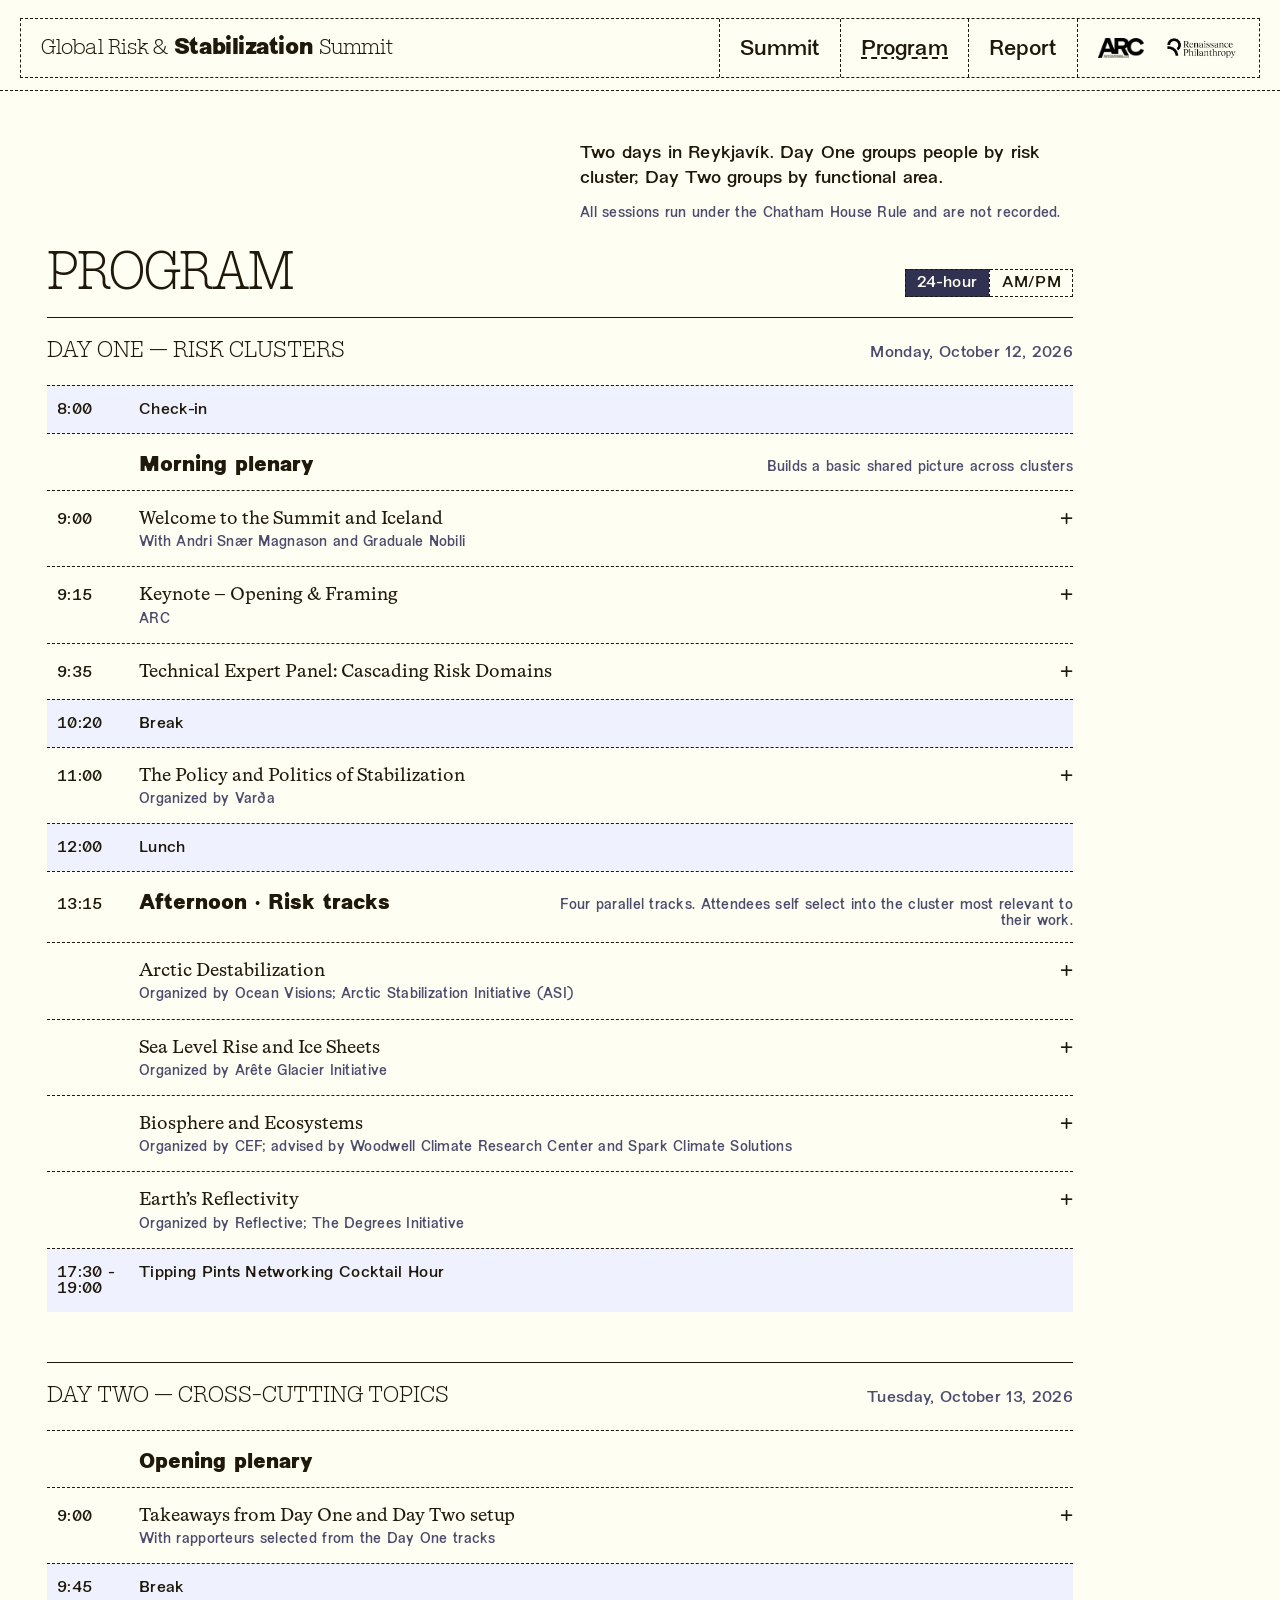
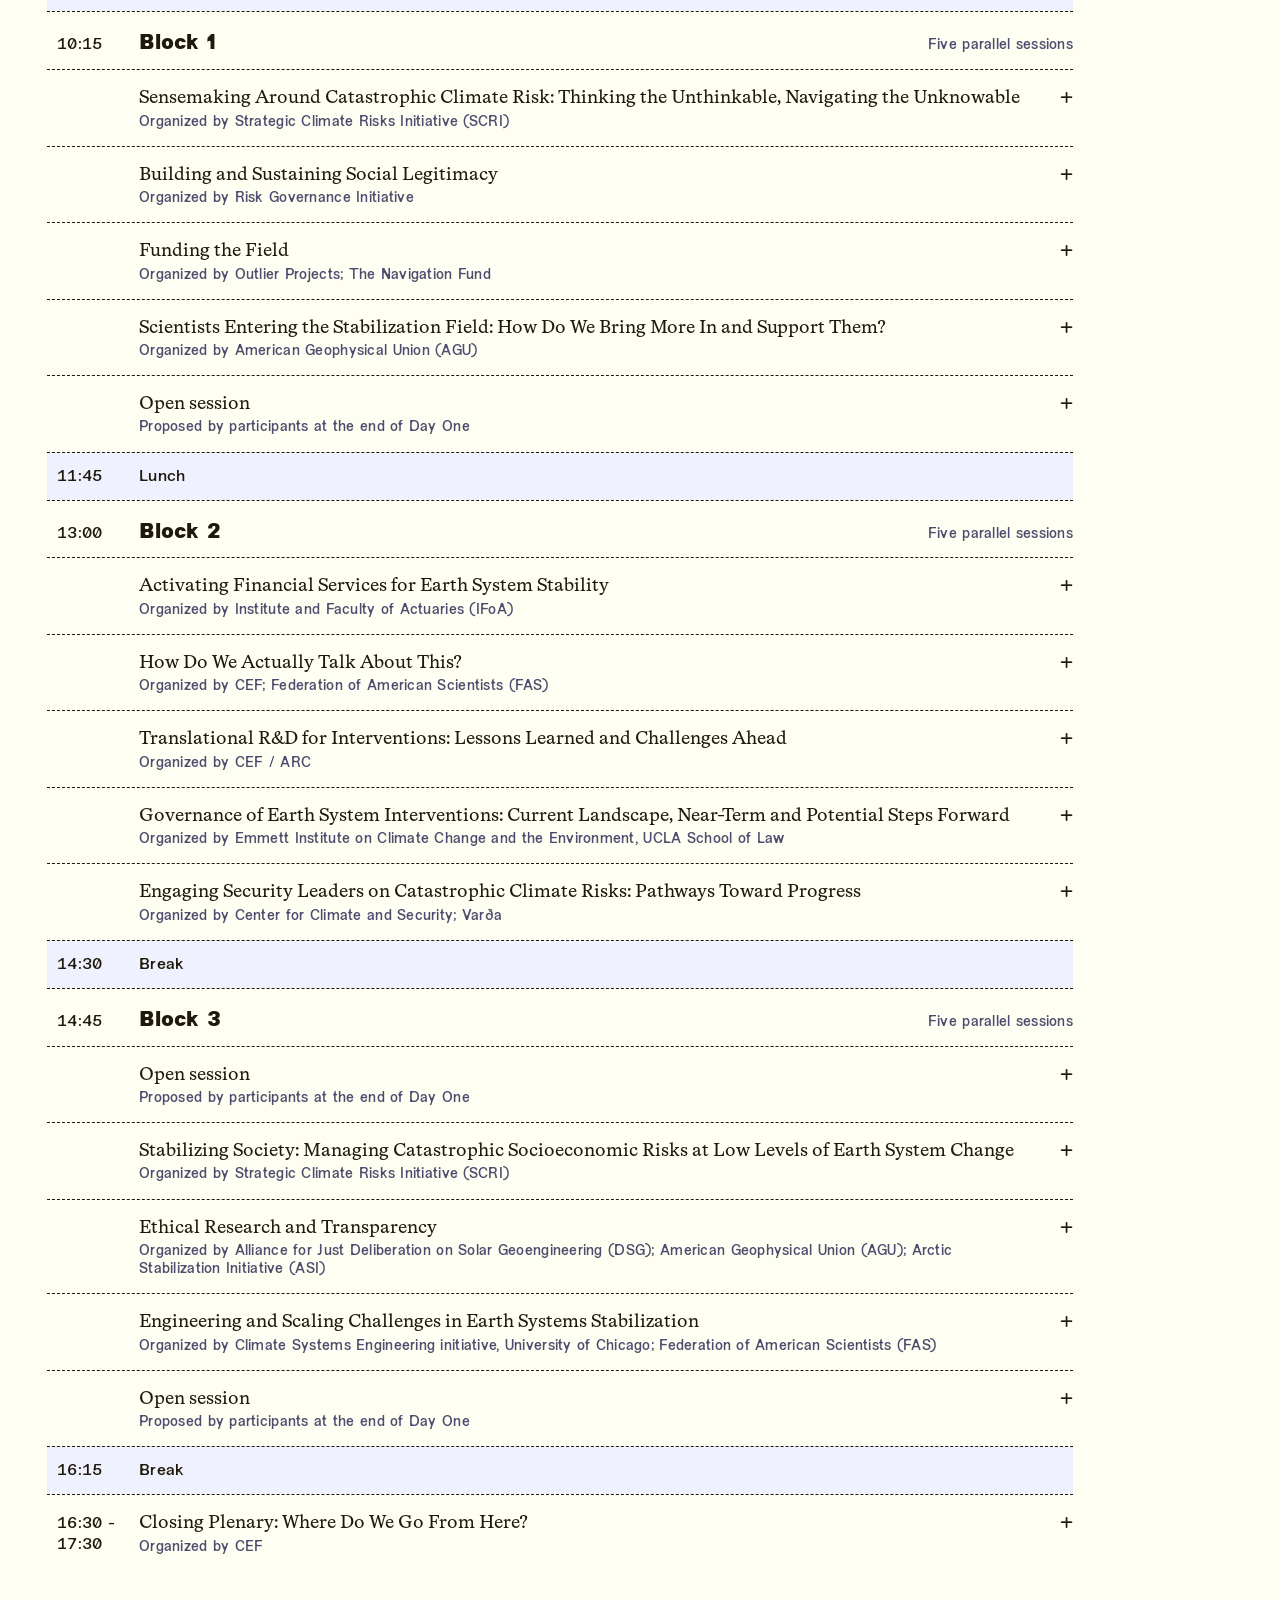
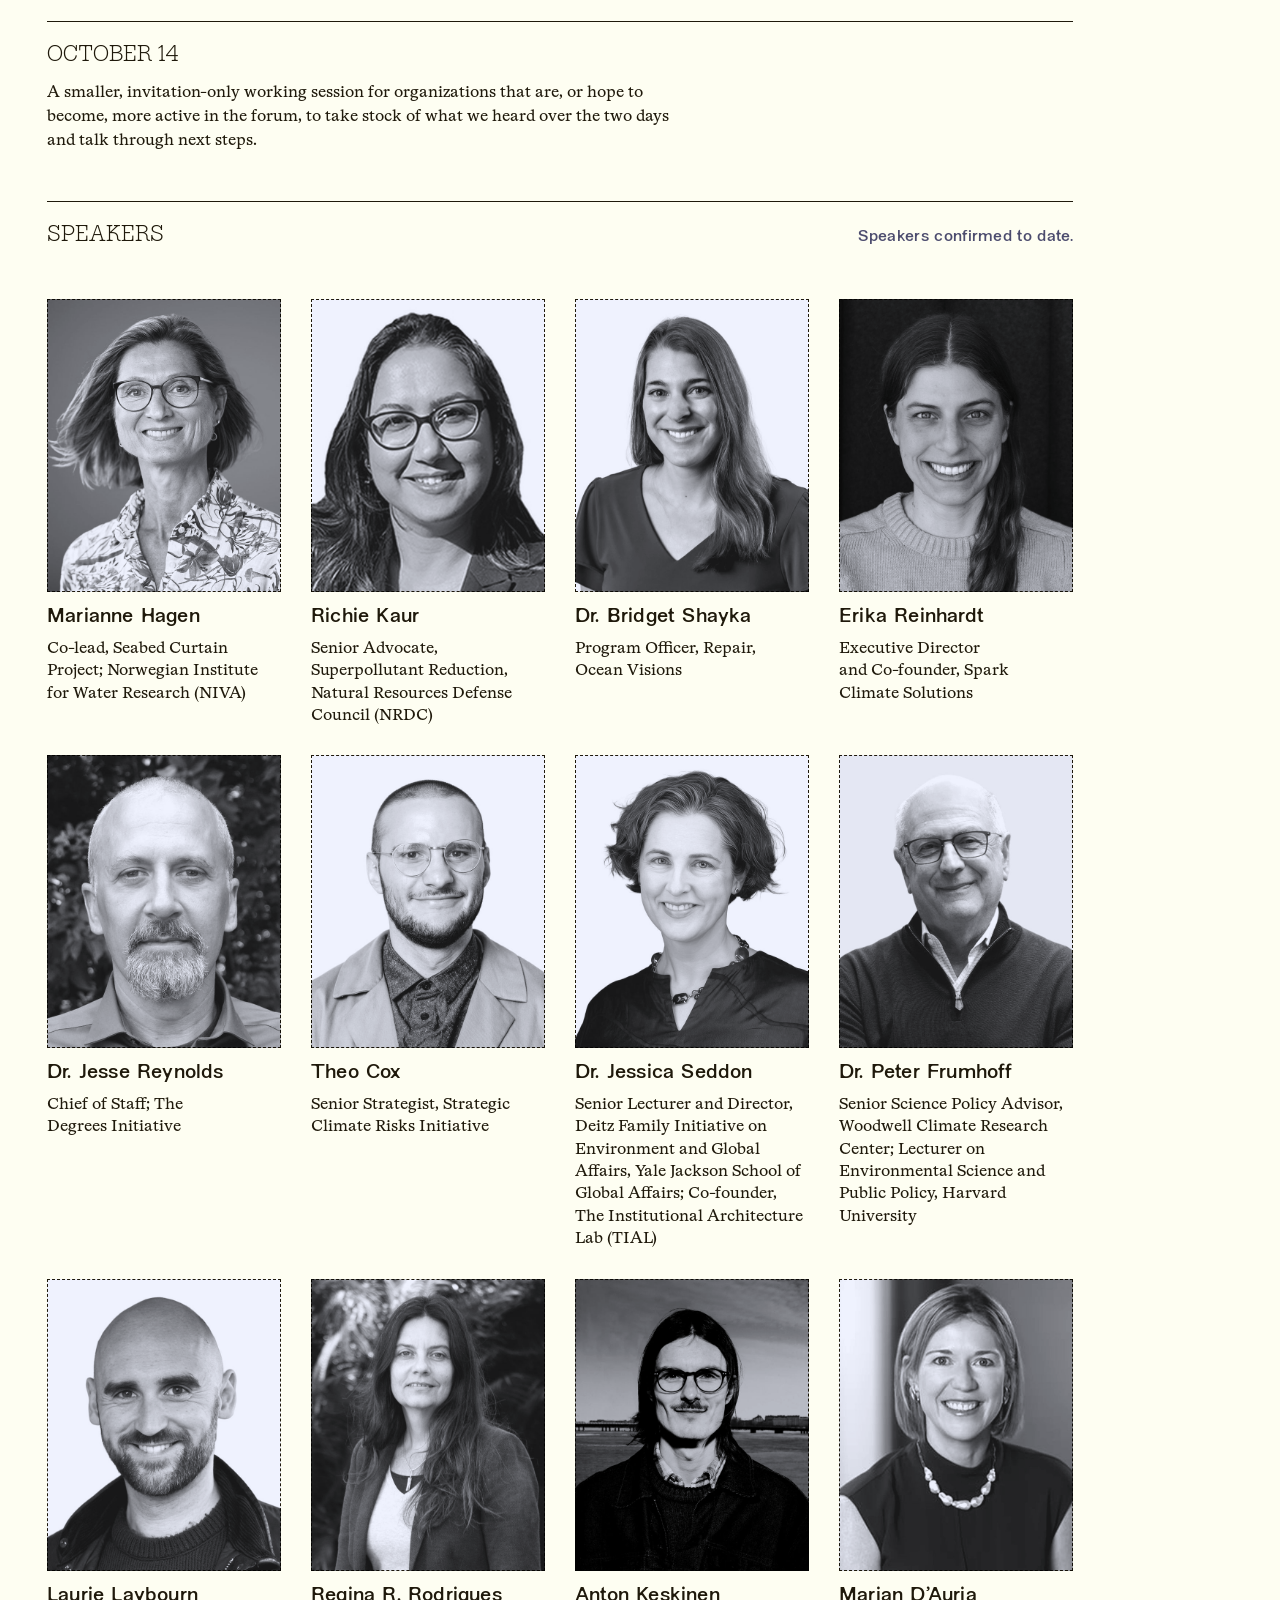
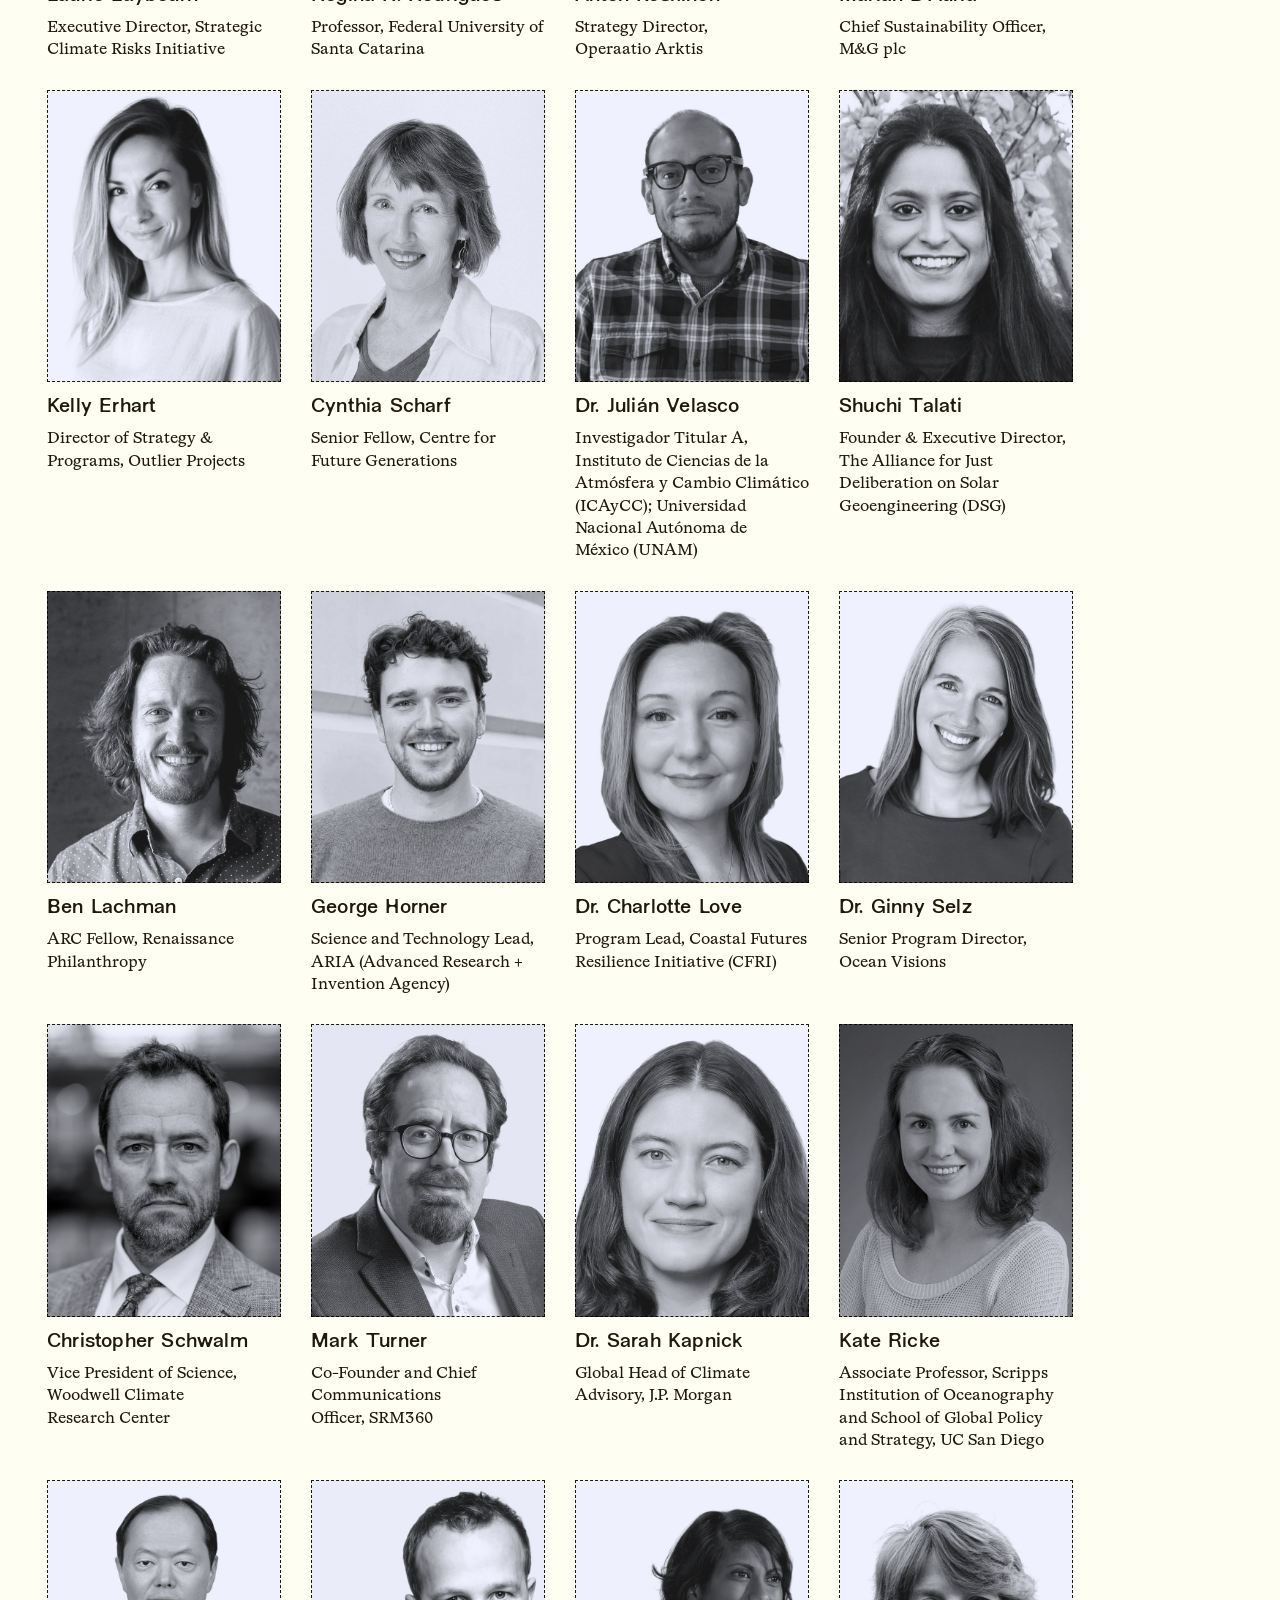
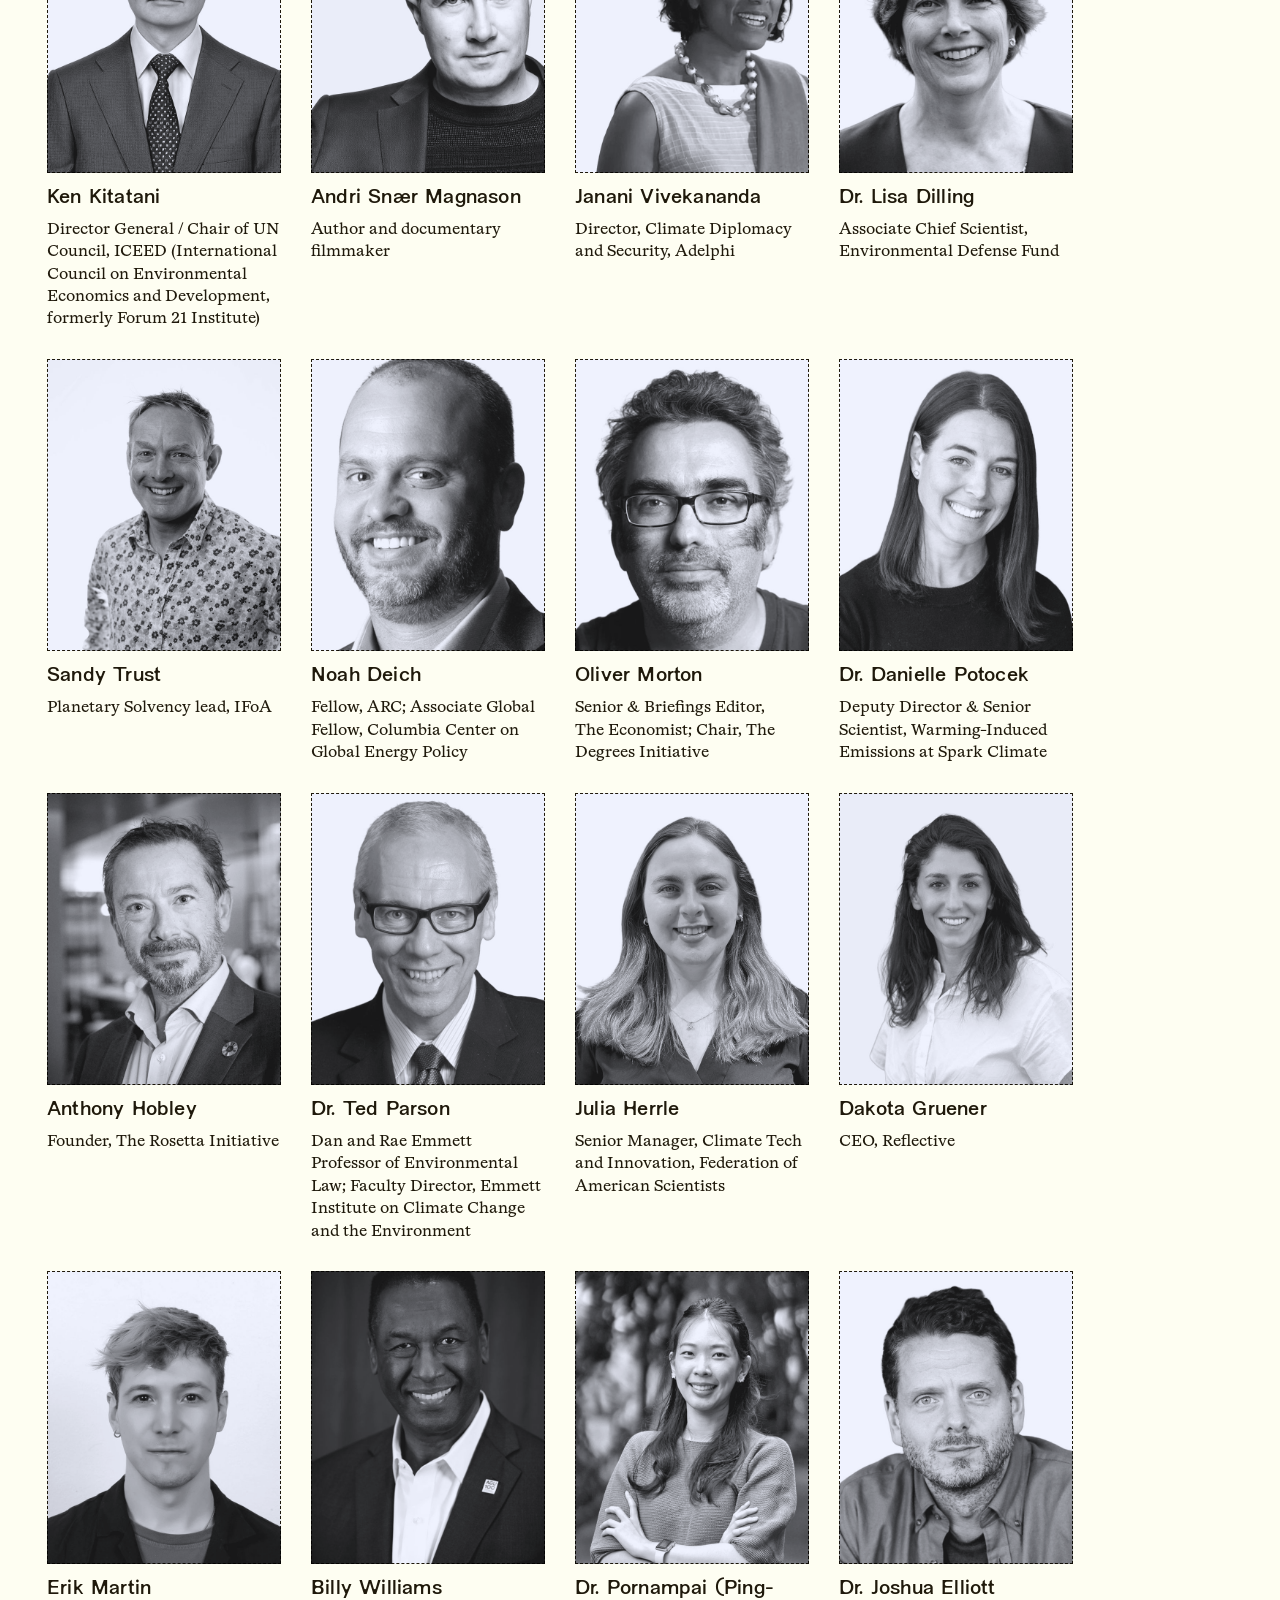
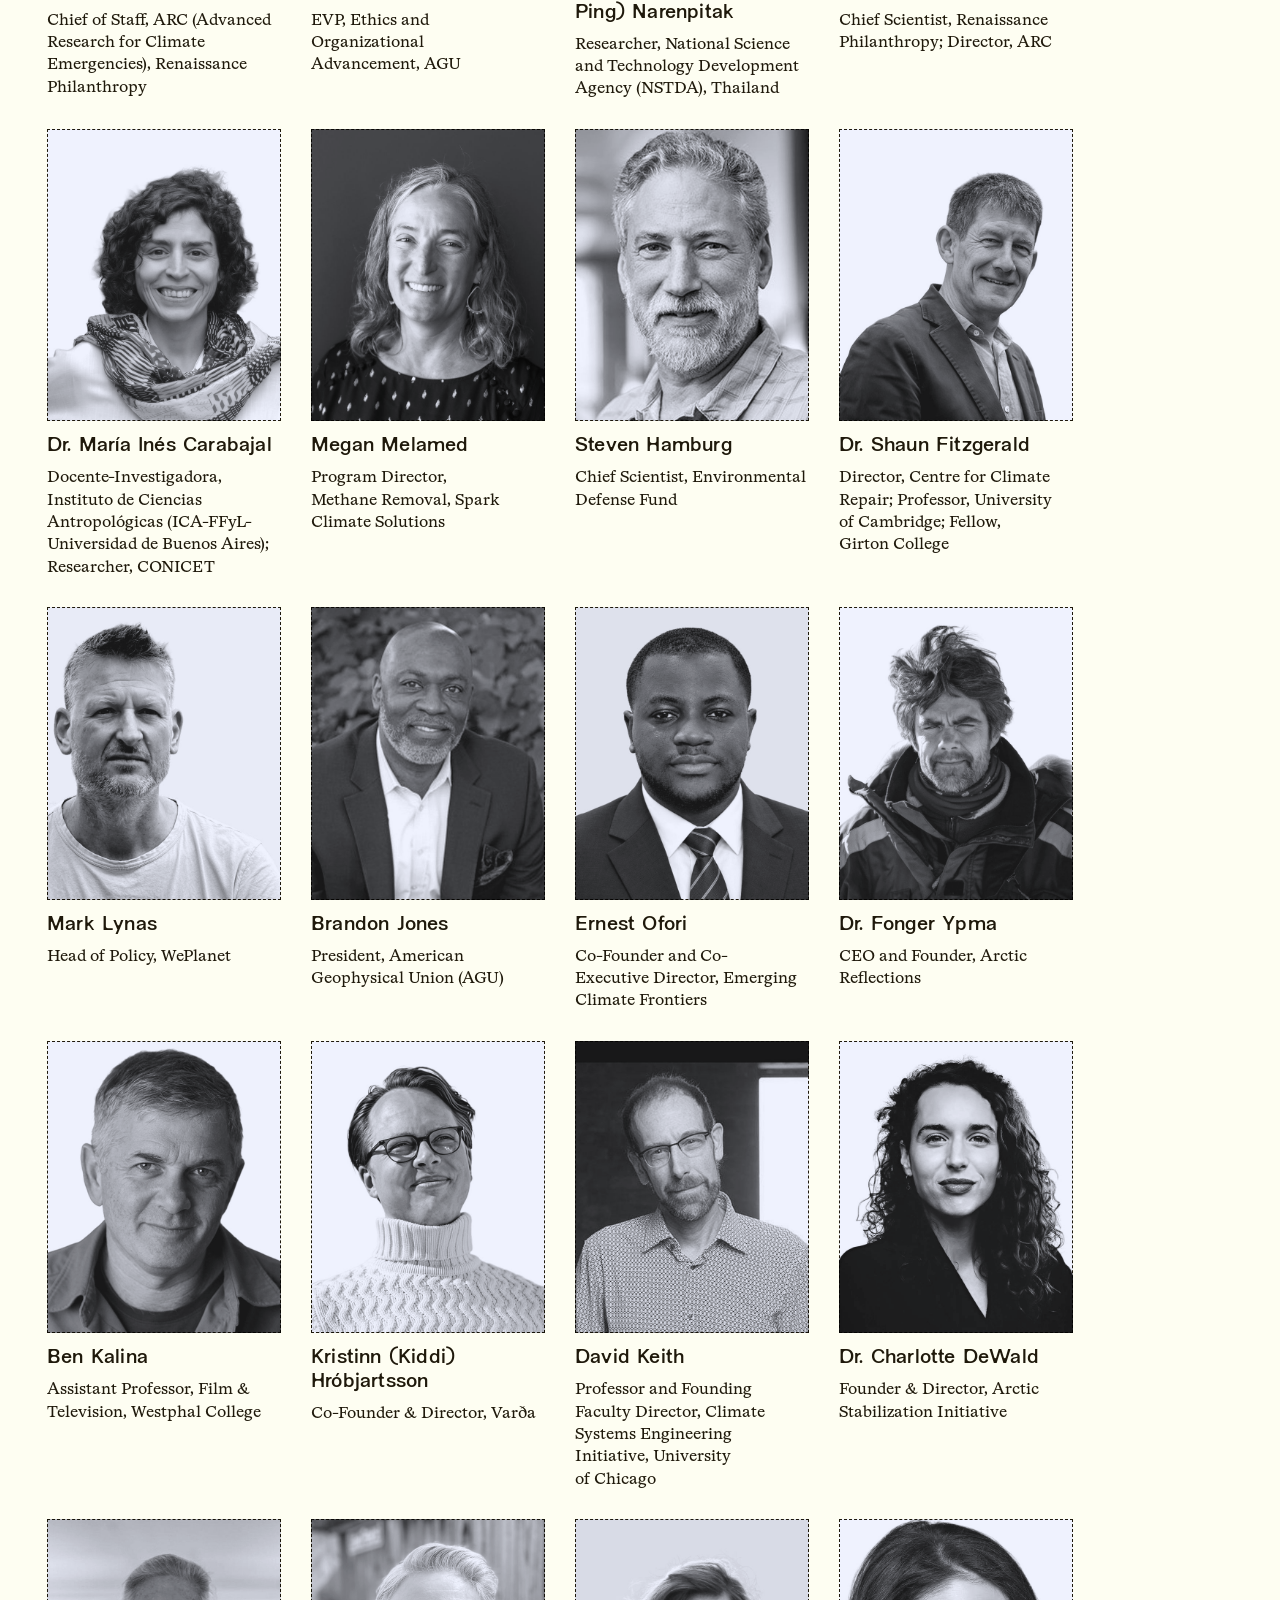
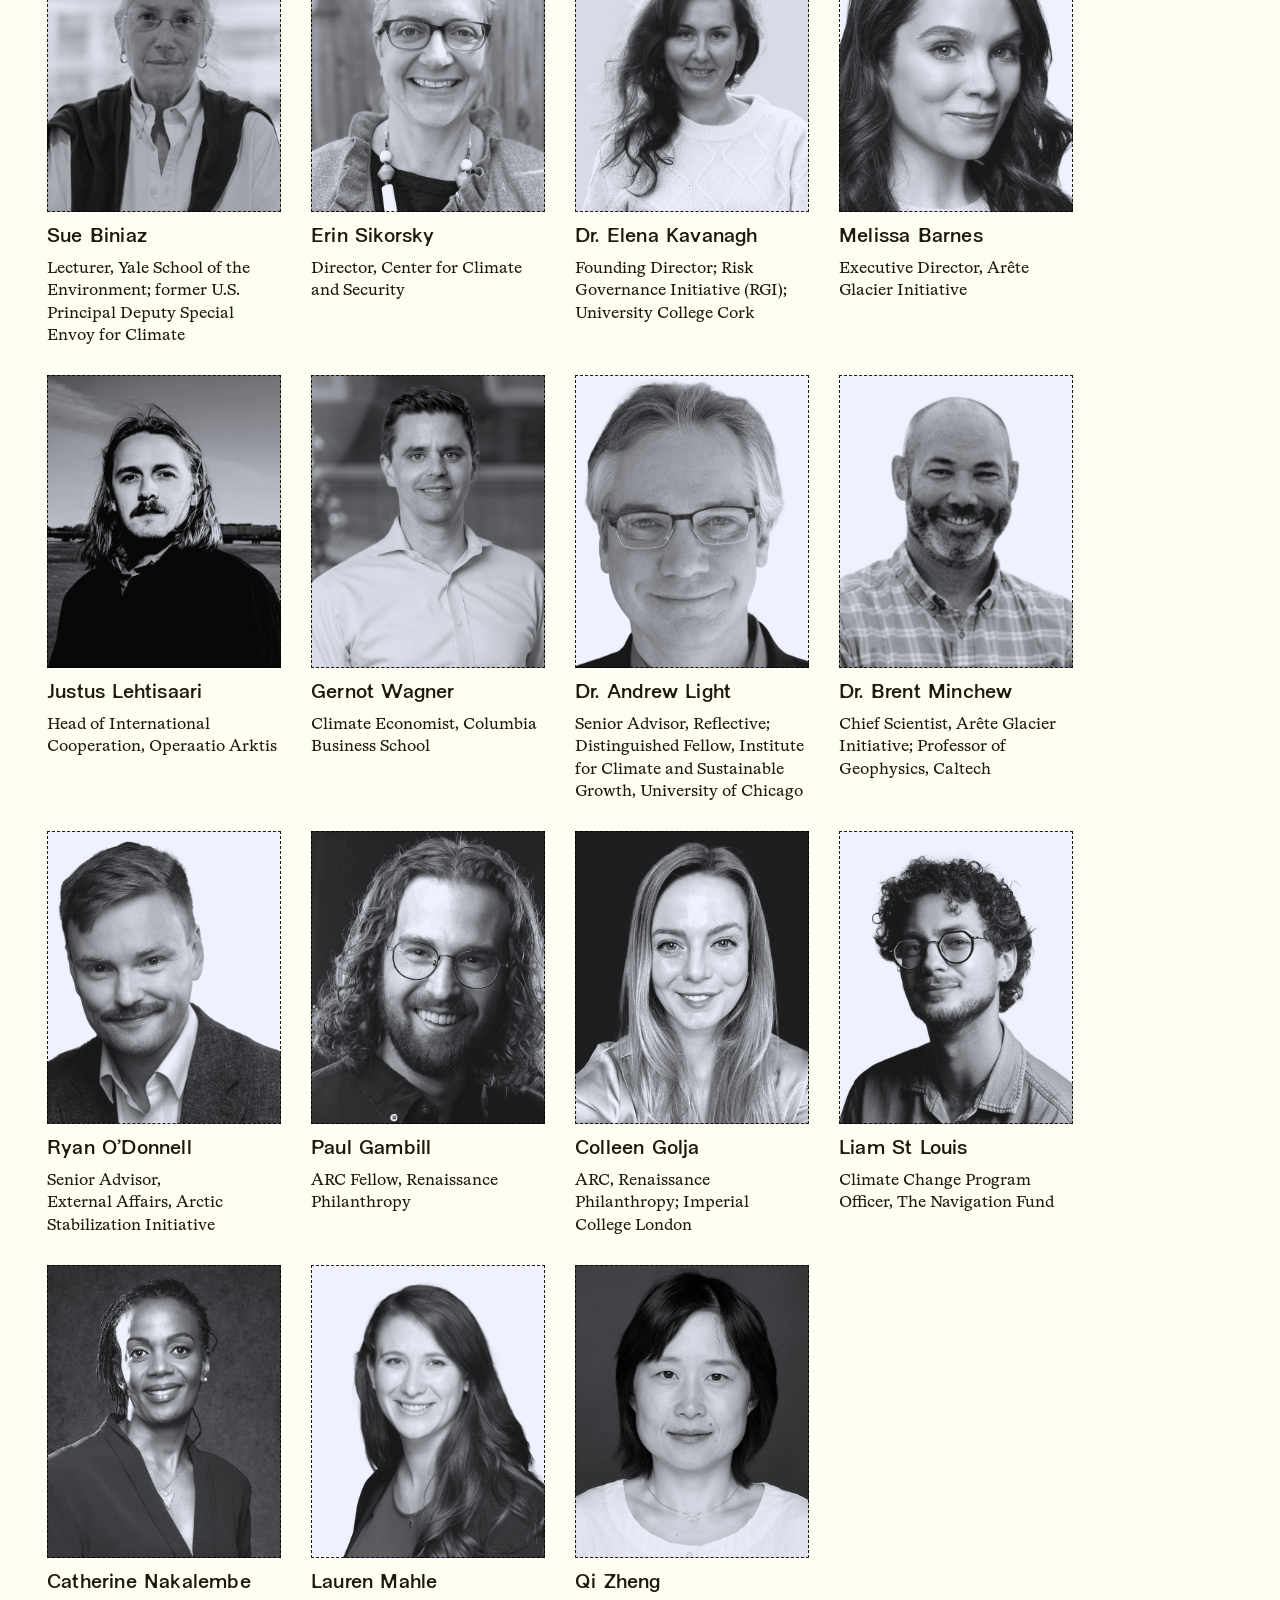
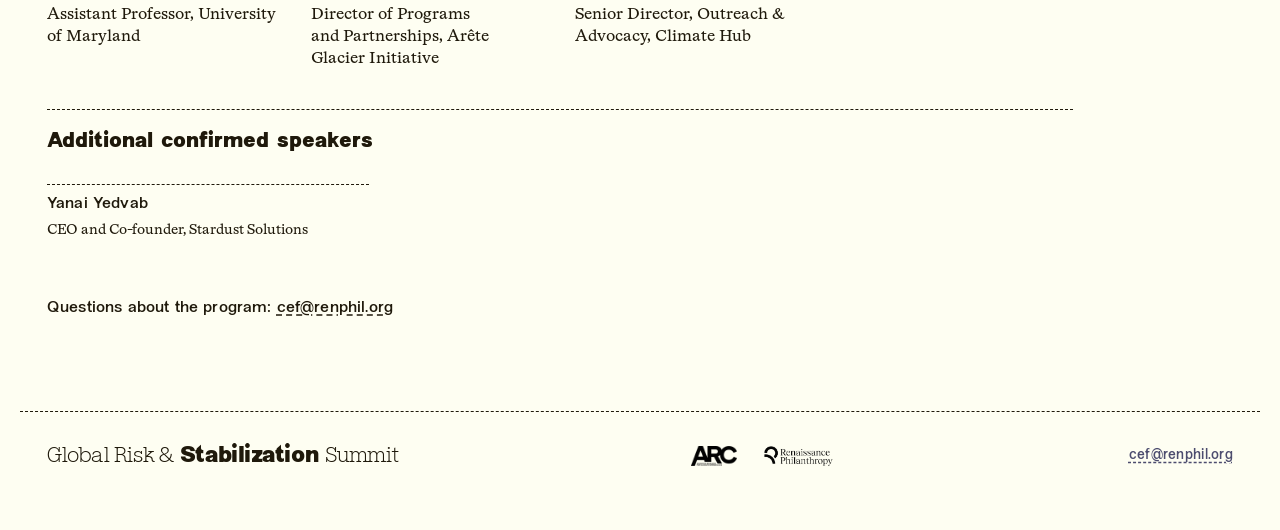
==== program/index.html @ 98857450 "Publish site build" ====
<!DOCTYPE html>
<html lang="en">
<head>
<meta charset="utf-8">
<meta name="viewport" content="width=device-width, initial-scale=1">
<title>Program — The Global Risk and Stabilization Summit</title>
<meta name="description" content="Two days in Reykjavík. Day One groups people by risk cluster; Day Two groups by functional area.">
<link rel="canonical" href="https://globalstabilization.org/program/">
<meta property="og:type" content="website">
<meta property="og:url" content="https://globalstabilization.org/program/">
<meta property="og:site_name" content="The Global Risk and Stabilization Summit">
<meta property="og:title" content="Program — The Global Risk and Stabilization Summit">
<meta property="og:description" content="Two days in Reykjavík. Day One groups people by risk cluster; Day Two groups by functional area.">
<meta property="og:image" content="https://globalstabilization.org/assets/images/social-card.jpg">
<meta property="og:image:width" content="1200">
<meta property="og:image:height" content="630">
<meta property="og:image:alt" content="Bison running across open grassland">
<meta name="twitter:card" content="summary_large_image">
<link rel="icon" href="/assets/favicon.ico" sizes="any">
<link rel="stylesheet" href="/styles.css">
</head>
<body>
<div class="nav-wrap"><nav class="nav">
  <a class="nav-brand" href="/"><span class="wordmark-inline"><span class="wm-light">Global Risk &amp;</span><span class="wm-bold">Stabilization</span><span class="wm-light">Summit</span></span></a>
  <div class="nav-right">
    <div class="nav-links"><a class="nav-link" href="/">Summit</a><a class="nav-link" href="/program/" aria-current="page">Program</a><a class="nav-link" href="/report/">Report</a></div>
    <div class="nav-marks">
      <a class="mark" href="https://arc.renaissancephilanthropy.org/"><img class="arc" src="/assets/logos/arc-logo-offwhite.png" alt="ARC — Advanced Research for Climate Emergencies"></a>
      <a class="mark" href="https://www.renaissancephilanthropy.org/"><img src="/assets/logos/renphil-logo-offwhite.png" alt="Renaissance Philanthropy"></a>
    </div>
  </div>
</nav></div>
<main>
<div class="program">
  <div class="page-head">
    <h1 class="h1-display">Program</h1>
    <div style="display:flex;flex-direction:column;gap:13px">
      <p class="lede">Two days in Reykjavík. Day One groups people by risk cluster; Day Two groups by functional area.</p>
      <p class="note-indigo">All sessions run under the Chatham House Rule and are not recorded.</p>
      <div class="time-format" role="group" aria-label="Time format" hidden>
        <button type="button" data-time-format="24h" aria-pressed="true">24-hour</button>
        <button type="button" data-time-format="12h" aria-pressed="false">AM/PM</button>
      </div>
    </div>
  </div>
  
  <section class="day">
    <div class="day-head">
      <h2 class="day-title">Day One — Risk clusters</h2>
      <span class="day-date">Monday, October 12, 2026</span>
    </div>
    <div class="break-row"><span class="break-time">8:00</span><span class="break-label">Check-in</span></div>
<div>
      <div class="block-head program-block-head"><span class="block-time"></span><span class="block-label">Morning plenary</span><span class="block-note">Builds a basic shared picture across clusters</span></div>
      <div class="session">
      <button class="session-toggle" aria-expanded="false" aria-controls="desc-0-1-0">
        <span class="session-time">9:00</span>
        <span class="session-main">
          <span class="session-title">Welcome to the Summit and Iceland</span>
          <span class="session-org">With Andri Snær Magnason and Graduale Nobili</span>
        </span>
        <span class="session-sign">+</span>
      </button>
      <div class="session-desc" id="desc-0-1-0" hidden><p class="body-serif">Session description forthcoming.</p></div>
    </div>
<div class="session">
      <button class="session-toggle" aria-expanded="false" aria-controls="desc-0-1-1">
        <span class="session-time">9:15</span>
        <span class="session-main">
          <span class="session-title">Keynote – Opening &amp; Framing</span>
          <span class="session-org">ARC</span>
        </span>
        <span class="session-sign">+</span>
      </button>
      <div class="session-desc" id="desc-0-1-1" hidden><p class="session-speakers"><a href="#speaker-joshua-elliott">Joshua Elliott</a>, Renaissance Philanthropy</p><p class="body-serif">Session description forthcoming.</p></div>
    </div>
<div class="session">
      <button class="session-toggle" aria-expanded="false" aria-controls="desc-0-1-2">
        <span class="session-time">9:35</span>
        <span class="session-main">
          <span class="session-title">Technical Expert Panel: Cascading Risk Domains</span>
          
        </span>
        <span class="session-sign">+</span>
      </button>
      <div class="session-desc" id="desc-0-1-2" hidden><p class="session-speakers">Moderator: <a href="#speaker-sarah-kapnick">Sarah Kapnick</a> · <a href="#speaker-charlotte-dewald">Charlotte DeWald</a> · <a href="#speaker-megan-melamed">Megan Melamed</a> · <a href="#speaker-brent-minchew">Brent Minchew</a> · <a href="#speaker-christopher-schwalm">Christopher Schwalm</a></p><p class="body-serif">Session description forthcoming.</p></div>
    </div>
      </div>
<div class="break-row"><span class="break-time">10:20</span><span class="break-label">Break</span></div>
<div>
      
      <div class="session">
      <button class="session-toggle" aria-expanded="false" aria-controls="desc-0-3-0">
        <span class="session-time">11:00</span>
        <span class="session-main">
          <span class="session-title">The Policy and Politics of Stabilization</span>
          <span class="session-org">Organized by Varða</span>
        </span>
        <span class="session-sign">+</span>
      </button>
      <div class="session-desc" id="desc-0-3-0" hidden><p class="session-speakers">Moderator: <a href="#speaker-kristinn-hrobjartsson">Kristinn Hróbjartsson</a> · <a href="#speaker-andrew-light">Andrew Light</a> · <a href="#speaker-cynthia-scharf">Cynthia Scharf</a> · additional speakers to be confirmed</p><p class="body-serif">A discussion among policymakers and policy thought leaders, exploring questions such as the comparative politics of where climate risk management is housed within domestic governments; the various multilateral arrangements for climate risk management and stabilization; and stabilization challenges in hard governance in the years ahead</p></div>
    </div>
      </div>
<div class="break-row"><span class="break-time">12:00</span><span class="break-label">Lunch</span></div>
<div>
      <div class="block-head program-block-head"><span class="block-time">13:15</span><span class="block-label">Afternoon · Risk tracks</span><span class="block-note">Four parallel tracks. Attendees self select into the cluster most relevant to their work.</span></div>
      <div class="session">
      <button class="session-toggle" aria-expanded="false" aria-controls="desc-0-5-0">
        <span class="session-time"></span>
        <span class="session-main">
          <span class="session-title">Arctic Destabilization</span>
          <span class="session-org">Organized by Ocean Visions; Arctic Stabilization Initiative (ASI)</span>
        </span>
        <span class="session-sign">+</span>
      </button>
      <div class="session-desc" id="desc-0-5-0" hidden><p class="session-speakers"><a href="#speaker-charlotte-dewald">Charlotte DeWald</a> · <a href="#speaker-ginny-selz">Ginny Selz</a></p><p class="body-serif">To provide an overview of (1) Arctic climate risks and tipping points, how they are interconnected, and what we know about their risk timelines; and (2) the state of interventions research, covering the breadth of Arctic-targeted interventions and their respective timelines. With this established, the session will break out into three groups with facilitators exploring three central questions pertaining to the session theme. Then session participants will reconvene at the end to present synthesized findings and then discussion in plenary.</p></div>
    </div>
<div class="session">
      <button class="session-toggle" aria-expanded="false" aria-controls="desc-0-5-1">
        <span class="session-time"></span>
        <span class="session-main">
          <span class="session-title">Sea Level Rise and Ice Sheets</span>
          <span class="session-org">Organized by Arête Glacier Initiative</span>
        </span>
        <span class="session-sign">+</span>
      </button>
      <div class="session-desc" id="desc-0-5-1" hidden><p class="session-speakers"><a href="#speaker-melissa-barnes">Melissa Barnes</a> · <a href="#speaker-marianne-hagen">Marianne Hagen</a> · <a href="#speaker-charlotte-love">Charlotte Love</a> · <a href="#speaker-brent-minchew">Brent Minchew</a> · <a href="#speaker-ted-parson">Ted Parson</a></p><p class="body-serif">This session examines the current state of scientific understanding on catastrophic sea-level rise, with particular attention to uncertainty surrounding Thwaites Glacier and its implications for forecasting, coastal planning, and governance. Speakers will address observed trends and outstanding research questions, requirements for decision-ready forecasting systems, standards for safely evaluating stabilization interventions, and governance frameworks appropriate to both research and potential future implementation. Breakout groups will turn discussion into concrete priorities across forecasting, adaptation, intervention research standards, and governance.</p></div>
    </div>
<div class="session">
      <button class="session-toggle" aria-expanded="false" aria-controls="desc-0-5-2">
        <span class="session-time"></span>
        <span class="session-main">
          <span class="session-title">Biosphere and Ecosystems</span>
          <span class="session-org">Organized by CEF; advised by Woodwell Climate Research Center and Spark Climate Solutions</span>
        </span>
        <span class="session-sign">+</span>
      </button>
      <div class="session-desc" id="desc-0-5-2" hidden><p class="session-speakers"><a href="#speaker-lisa-dilling">Lisa Dilling</a> · <a href="#speaker-peter-frumhoff">Peter Frumhoff</a> · <a href="#speaker-catherine-nakalembe">Catherine Nakalembe</a> · <a href="#speaker-danielle-potocek">Danielle Potocek</a> · <a href="#speaker-regina-r-rodrigues">Regina R. Rodrigues</a> · <a href="#speaker-bridget-shayka">Bridget Shayka</a> · <a href="#speaker-julian-velasco">Julián Velasco</a></p><p class="body-serif">Living systems are already showing signs of changing state. Coral reefs, for example, are crossing thermal thresholds, boreal wildfires are accelerating, thawing the permafrost beneath them, and tropical wetlands are emitting more methane as they warm. These shifts ripple through climate, food, water, and coastal security.</p><p class="body-serif">This track opens with short scientific briefings, then works as a group to generate a ledger of open questions: what leading indicators of biosphere tipping might look like, where the science is thin, and which answers would change what happens next. A fishbowl discussion examines the biospheric risks of proposed interventions, including their effects on biodiversity. Output: a prioritized set of questions carried into Day 2 and the summit report.</p></div>
    </div>
<div class="session">
      <button class="session-toggle" aria-expanded="false" aria-controls="desc-0-5-3">
        <span class="session-time"></span>
        <span class="session-main">
          <span class="session-title">Earth’s Reflectivity</span>
          <span class="session-org">Organized by Reflective; The Degrees Initiative</span>
        </span>
        <span class="session-sign">+</span>
      </button>
      <div class="session-desc" id="desc-0-5-3" hidden><p class="session-speakers"><a href="#speaker-colleen-golja">Colleen Golja</a> · <a href="#speaker-dakota-gruener">Dakota Gruener</a> · <a href="#speaker-megan-melamed">Megan Melamed</a> · <a href="#speaker-pornampai-narenpitak">Pornampai (Ping-Ping) Narenpitak</a> · <a href="#speaker-jesse-reynolds">Jesse Reynolds</a></p><p class="body-serif">This interactive session will explore the conditions needed to support a responsible path for SRM research over the next decade. Participants will consider how scientific knowledge, technology, institutions, and politics must co-develop to advance the field and support informed decision-making. Using Reflective's SAI Research Roadmap as one starting point, the session will test its assumptions, identify gaps, and consider what the roadmaps look like for other dimensions of this space, including marine cloud brightening and non-sulfur approaches. Small-group scenario discussions will examine how priorities may shift across plausible alternative future scenarios.</p></div>
    </div>
      </div>
<div class="break-row"><span class="break-time">17:30 - 19:00</span><span class="break-label">Tipping Pints Networking Cocktail Hour</span></div>
  </section>

  <section class="day">
    <div class="day-head">
      <h2 class="day-title">Day Two — Cross-cutting topics</h2>
      <span class="day-date">Tuesday, October 13, 2026</span>
    </div>
    <div>
      <div class="block-head program-block-head"><span class="block-time"></span><span class="block-label">Opening plenary</span></div>
      <div class="session">
      <button class="session-toggle" aria-expanded="false" aria-controls="desc-1-0-0">
        <span class="session-time">9:00</span>
        <span class="session-main">
          <span class="session-title">Takeaways from Day One and Day Two setup</span>
          <span class="session-org">With rapporteurs selected from the Day One tracks</span>
        </span>
        <span class="session-sign">+</span>
      </button>
      <div class="session-desc" id="desc-1-0-0" hidden><p class="session-speakers">Moderator: <a href="#speaker-sue-biniaz">Sue Biniaz</a></p><p class="body-serif">Session description forthcoming.</p></div>
    </div>
      </div>
<div class="break-row"><span class="break-time">9:45</span><span class="break-label">Break</span></div>
<div>
      <div class="block-head program-block-head"><span class="block-time">10:15</span><span class="block-label">Block 1</span><span class="block-note">Five parallel sessions</span></div>
      <div class="session">
      <button class="session-toggle" aria-expanded="false" aria-controls="desc-1-2-0">
        <span class="session-time"></span>
        <span class="session-main">
          <span class="session-title">Sensemaking Around Catastrophic Climate Risk: Thinking the Unthinkable, Navigating the Unknowable</span>
          <span class="session-org">Organized by Strategic Climate Risks Initiative (SCRI)</span>
        </span>
        <span class="session-sign">+</span>
      </button>
      <div class="session-desc" id="desc-1-2-0" hidden><p class="session-speakers"><a href="#speaker-theo-cox">Theo Cox</a> · <a href="#speaker-laurie-laybourn">Laurie Laybourn</a> · <a href="#speaker-janani-vivekananda">Janani Vivekananda</a></p><p class="body-serif">Before we can act effectively in response to catastrophic climate risks, we must first make sense of them. This requires translating noisy signals into decision-relevant understanding, and ensuring this understanding is structured and located in a way that guides action. The world is a long way from having decision-support tools for catastrophic climate risk. This session will use a scenario exercise to explore the different sensemaking challenges posed by catastrophic climate risks: using the knowledge we have, generating and integrating the knowledge we don't, and navigating the uncertainty we can never overcome.</p></div>
    </div>
<div class="session">
      <button class="session-toggle" aria-expanded="false" aria-controls="desc-1-2-1">
        <span class="session-time"></span>
        <span class="session-main">
          <span class="session-title">Building and Sustaining Social Legitimacy</span>
          <span class="session-org">Organized by Risk Governance Initiative</span>
        </span>
        <span class="session-sign">+</span>
      </button>
      <div class="session-desc" id="desc-1-2-1" hidden><p class="session-speakers"><a href="#speaker-shaun-fitzgerald">Shaun Fitzgerald</a> · <a href="#speaker-elena-kavanagh">Elena Kavanagh</a> · <a href="#speaker-ken-kitatani">Ken Kitatani</a> · <a href="#speaker-ernest-ofori">Ernest Ofori</a> · <a href="#speaker-sandy-trust">Sandy Trust</a></p><p class="body-serif">This session examines how social license is shaped by norms, operationalized by organizations, and maintained or terminated at the community level and beyond. The panel will explore how Earth systems stabilization institutions foster legitimacy and build public trust, drawing on lessons and best practices from other scientific fields.</p></div>
    </div>
<div class="session">
      <button class="session-toggle" aria-expanded="false" aria-controls="desc-1-2-2">
        <span class="session-time"></span>
        <span class="session-main">
          <span class="session-title">Funding the Field</span>
          <span class="session-org">Organized by Outlier Projects; The Navigation Fund</span>
        </span>
        <span class="session-sign">+</span>
      </button>
      <div class="session-desc" id="desc-1-2-2" hidden><p class="session-speakers"><a href="#speaker-joshua-elliott">Joshua Elliott</a> · <a href="#speaker-kelly-erhart">Kelly Erhart</a> · <a href="#speaker-george-horner">George Horner</a> · <a href="#speaker-andrew-light">Andrew Light</a> · <a href="#speaker-liam-st-louis">Liam St Louis</a> · <a href="#speaker-qi-zheng">Qi Zheng</a></p><p class="body-serif">What will it take to fund Earth systems stabilization at the scale the problem demands? This session looks at two linked stages: bringing new philanthropic capital into the field, and building toward sustained public research funding. Speakers will share what they’ve seen work, where the gaps are, and how today’s funding choices shape the field’s long-term credibility. Discussion follows.</p></div>
    </div>
<div class="session">
      <button class="session-toggle" aria-expanded="false" aria-controls="desc-1-2-3">
        <span class="session-time"></span>
        <span class="session-main">
          <span class="session-title">Scientists Entering the Stabilization Field: How Do We Bring More In and Support Them?</span>
          <span class="session-org">Organized by American Geophysical Union (AGU)</span>
        </span>
        <span class="session-sign">+</span>
      </button>
      <div class="session-desc" id="desc-1-2-3" hidden><p class="session-speakers">Moderator: <a href="#speaker-brandon-jones">Brandon Jones</a> · <a href="#speaker-steven-hamburg">Steven Hamburg</a> · <a href="#speaker-megan-melamed">Megan Melamed</a> · <a href="#speaker-kate-ricke">Kate Ricke</a> · <a href="#speaker-regina-r-rodrigues">Regina R. Rodrigues</a> · others to be confirmed</p><p class="body-serif">This session asks why scientists choose to work on climate intervention and stabilization research — and what makes this young, often controversial field harder than it should be to join and stay in. We'll name the real costs directly (career risk, publication bias, public disputes) and use personal experience as evidence of the structural dynamics shaping the field's long-term credibility and survival.</p></div>
    </div>
<div class="session">
      <button class="session-toggle" aria-expanded="false" aria-controls="desc-1-2-4">
        <span class="session-time"></span>
        <span class="session-main">
          <span class="session-title">Open session</span>
          <span class="session-org">Proposed by participants at the end of Day One</span>
        </span>
        <span class="session-sign">+</span>
      </button>
      <div class="session-desc" id="desc-1-2-4" hidden><p class="body-serif">Day two has a few open slots where participants can propose a session in real-time, at the end of day one.</p></div>
    </div>
      </div>
<div class="break-row"><span class="break-time">11:45</span><span class="break-label">Lunch</span></div>
<div>
      <div class="block-head program-block-head"><span class="block-time">13:00</span><span class="block-label">Block 2</span><span class="block-note">Five parallel sessions</span></div>
      <div class="session">
      <button class="session-toggle" aria-expanded="false" aria-controls="desc-1-4-0">
        <span class="session-time"></span>
        <span class="session-main">
          <span class="session-title">Activating Financial Services for Earth System Stability</span>
          <span class="session-org">Organized by Institute and Faculty of Actuaries (IFoA)</span>
        </span>
        <span class="session-sign">+</span>
      </button>
      <div class="session-desc" id="desc-1-4-0" hidden><p class="session-speakers"><a href="#speaker-marian-d-auria">Marian D’Auria</a> · <a href="#speaker-anthony-hobley">Anthony Hobley</a> · <a href="#speaker-sandy-trust">Sandy Trust</a> · <a href="#speaker-gernot-wagner">Gernot Wagner</a></p><p class="body-serif">Financial returns and stability ultimately rest on a stable Earth system — yet this dependency remains largely unrecognised within financial services. This 90-minute session confronts that blind spot head-on. Following a short Planetary Solvency introduction, a live &quot;risk management fail&quot; reveal exposes the scale of climate risk underestimation among economic actors. A candid interview with senior financial services leaders then unpacks the real barriers to action: short-termism, unrealistic risk views, cognitive dissonance, reductionist thinking, low biosphere literacy, and genuine constraints on agency. Breakout groups — policymakers, financial services, and customers — then wrestle with who's actually responsible for change, before playback captures the session's collective insights.</p></div>
    </div>
<div class="session">
      <button class="session-toggle" aria-expanded="false" aria-controls="desc-1-4-1">
        <span class="session-time"></span>
        <span class="session-main">
          <span class="session-title">How Do We Actually Talk About This?</span>
          <span class="session-org">Organized by CEF; Federation of American Scientists (FAS)</span>
        </span>
        <span class="session-sign">+</span>
      </button>
      <div class="session-desc" id="desc-1-4-1" hidden><p class="session-speakers">Moderator: <a href="#speaker-oliver-morton">Oliver Morton</a> · Facilitators: <a href="#speaker-ben-lachman">Ben Lachman</a> &amp; <a href="#speaker-paul-gambill">Paul Gambill</a> · <a href="#speaker-maria-ines-carabajal">María Inés Carabajal</a> · <a href="#speaker-julia-herrle">Julia Herrle</a> · <a href="#speaker-ben-kalina">Ben Kalina</a> · <a href="#speaker-mark-lynas">Mark Lynas</a> · <a href="#speaker-cynthia-scharf">Cynthia Scharf</a> · <a href="#speaker-mark-turner">Mark Turner</a></p><p class="body-serif">How do we communicate about planetary risk and intervention research to audiences that need a completely different language: policymakers, scientists, funders, journalists, and the public? Four practitioners will present eight-minute case studies from four different communication frontlines, from countering misinformation on Capitol Hill to reaching the public through film.</p></div>
    </div>
<div class="session">
      <button class="session-toggle" aria-expanded="false" aria-controls="desc-1-4-2">
        <span class="session-time"></span>
        <span class="session-main">
          <span class="session-title">Translational R&amp;D for Interventions: Lessons Learned and Challenges Ahead</span>
          <span class="session-org">Organized by CEF / ARC</span>
        </span>
        <span class="session-sign">+</span>
      </button>
      <div class="session-desc" id="desc-1-4-2" hidden><p class="session-speakers"><a href="#speaker-joshua-elliott">Joshua Elliott</a> · <a href="#speaker-melissa-barnes">Melissa Barnes</a> · <a href="#speaker-george-horner">George Horner</a> · <a href="#speaker-lauren-mahle">Lauren Mahle</a> · <a href="#speaker-erik-martin">Erik Martin</a> · <a href="#speaker-erika-reinhardt">Erika Reinhardt</a> · others to be confirmed</p><p class="body-serif">Session description forthcoming.</p></div>
    </div>
<div class="session">
      <button class="session-toggle" aria-expanded="false" aria-controls="desc-1-4-3">
        <span class="session-time"></span>
        <span class="session-main">
          <span class="session-title">Governance of Earth System Interventions: Current Landscape, Near-Term and Potential Steps Forward</span>
          <span class="session-org">Organized by Emmett Institute on Climate Change and the Environment, UCLA School of Law</span>
        </span>
        <span class="session-sign">+</span>
      </button>
      <div class="session-desc" id="desc-1-4-3" hidden><p class="session-speakers"><a href="#speaker-jessica-seddon">Jessica Seddon</a> · <a href="#speaker-ted-parson">Ted Parson</a></p><p class="body-serif">Session description forthcoming.</p></div>
    </div>
<div class="session">
      <button class="session-toggle" aria-expanded="false" aria-controls="desc-1-4-4">
        <span class="session-time"></span>
        <span class="session-main">
          <span class="session-title">Engaging Security Leaders on Catastrophic Climate Risks: Pathways Toward Progress</span>
          <span class="session-org">Organized by Center for Climate and Security; Varða</span>
        </span>
        <span class="session-sign">+</span>
      </button>
      <div class="session-desc" id="desc-1-4-4" hidden><p class="session-speakers"><a href="#speaker-noah-deich">Noah Deich</a> · <a href="#speaker-kristinn-hrobjartsson">Kristinn Hróbjartsson</a> · <a href="#speaker-erin-sikorsky">Erin Sikorsky</a></p><p class="body-serif">Session description forthcoming.</p></div>
    </div>
      </div>
<div class="break-row"><span class="break-time">14:30</span><span class="break-label">Break</span></div>
<div>
      <div class="block-head program-block-head"><span class="block-time">14:45</span><span class="block-label">Block 3</span><span class="block-note">Five parallel sessions</span></div>
      <div class="session">
      <button class="session-toggle" aria-expanded="false" aria-controls="desc-1-6-0">
        <span class="session-time"></span>
        <span class="session-main">
          <span class="session-title">Open session</span>
          <span class="session-org">Proposed by participants at the end of Day One</span>
        </span>
        <span class="session-sign">+</span>
      </button>
      <div class="session-desc" id="desc-1-6-0" hidden><p class="body-serif">Day two has a few open slots where participants can propose a session in real-time, at the end of day one.</p></div>
    </div>
<div class="session">
      <button class="session-toggle" aria-expanded="false" aria-controls="desc-1-6-1">
        <span class="session-time"></span>
        <span class="session-main">
          <span class="session-title">Stabilizing Society: Managing Catastrophic Socioeconomic Risks at Low Levels of Earth System Change</span>
          <span class="session-org">Organized by Strategic Climate Risks Initiative (SCRI)</span>
        </span>
        <span class="session-sign">+</span>
      </button>
      <div class="session-desc" id="desc-1-6-1" hidden><p class="session-speakers"><a href="#speaker-laurie-laybourn">Laurie Laybourn</a> · <a href="#speaker-theo-cox">Theo Cox</a></p><p class="body-serif">The stabilisation discourse is primarily focused on intervening to manage catastrophic biophysical risks in the Earth system, like AMOC collapse and rapid sea level rise. These risks would have catastrophic downstream impacts on societies. Yet severe, if not catastrophic, socioeconomic risks are possible even at relatively less severe states of Earth system change. What would a sibling category of stabilisation look like directly focused on catastrophic socioeconomic risks?</p></div>
    </div>
<div class="session">
      <button class="session-toggle" aria-expanded="false" aria-controls="desc-1-6-2">
        <span class="session-time"></span>
        <span class="session-main">
          <span class="session-title">Ethical Research and Transparency</span>
          <span class="session-org">Organized by Alliance for Just Deliberation on Solar Geoengineering (DSG); American Geophysical Union (AGU); Arctic Stabilization Initiative (ASI)</span>
        </span>
        <span class="session-sign">+</span>
      </button>
      <div class="session-desc" id="desc-1-6-2" hidden><p class="session-speakers"><a href="#speaker-richie-kaur">Richie Kaur</a> · <a href="#speaker-ryan-o-donnell">Ryan O’Donnell</a> · <a href="#speaker-jessica-seddon">Jessica Seddon</a> · <a href="#speaker-shuchi-talati">Shuchi Talati</a> · <a href="#speaker-billy-williams">Billy Williams</a></p><p class="body-serif">Climate change requires immediate action. Our most urgent, non-negotiable priority must be to tackle the root cause but as pressure grows to supplement emissions reductions with a variety of possible direct interventions in Earth’s climate systems, how can we ensure that research is done in ways that are ethical, inclusive, and representative? Join this session to explore the ethics of climate stabilization measures. From responsible research and transparency frameworks and tools; grassroots to policy makers, advocacy to industry, how can we center ethics in this fast-moving space?</p></div>
    </div>
<div class="session">
      <button class="session-toggle" aria-expanded="false" aria-controls="desc-1-6-3">
        <span class="session-time"></span>
        <span class="session-main">
          <span class="session-title">Engineering and Scaling Challenges in Earth Systems Stabilization</span>
          <span class="session-org">Organized by Climate Systems Engineering initiative, University of Chicago; Federation of American Scientists (FAS)</span>
        </span>
        <span class="session-sign">+</span>
      </button>
      <div class="session-desc" id="desc-1-6-3" hidden><p class="session-speakers"><a href="#speaker-charlotte-dewald">Charlotte DeWald</a> · <a href="#speaker-marianne-hagen">Marianne Hagen</a> · <a href="#speaker-david-keith">David Keith</a> · <a href="#speaker-lauren-mahle">Lauren Mahle</a> · <a href="#speaker-yanai-yedvab">Yanai Yedvab</a> · <a href="#speaker-fonger-ypma">Fonger Ypma</a></p><p class="body-serif">Earth systems stabilization interventions show theoretical promise, but bridging the gap between modeling and remote, large-scale deployment remains a major obstacle. This session explores the practical realities of moving stabilizing interventions into the field at scale. Panelists will analyze the near-term technical readiness, infrastructure constraints, and operational challenges of scaling key approaches, including Stratospheric Aerosol Injection (SAI), Marine Cloud Brightening (MCB), Mixed-phase Cloud Thinning (MCT), and glacier and sea-ice interventions. Participants will synthesize lessons from the panelists via an interactive scenario planning exercise.</p></div>
    </div>
<div class="session">
      <button class="session-toggle" aria-expanded="false" aria-controls="desc-1-6-4">
        <span class="session-time"></span>
        <span class="session-main">
          <span class="session-title">Open session</span>
          <span class="session-org">Proposed by participants at the end of Day One</span>
        </span>
        <span class="session-sign">+</span>
      </button>
      <div class="session-desc" id="desc-1-6-4" hidden><p class="body-serif">Day two has a few open slots where participants can propose a session in real-time, at the end of day one.</p></div>
    </div>
      </div>
<div class="break-row"><span class="break-time">16:15</span><span class="break-label">Break</span></div>
<div>
      
      <div class="session">
      <button class="session-toggle" aria-expanded="false" aria-controls="desc-1-8-0">
        <span class="session-time">16:30 - 17:30</span>
        <span class="session-main">
          <span class="session-title">Closing Plenary: Where Do We Go From Here?</span>
          <span class="session-org">Organized by CEF</span>
        </span>
        <span class="session-sign">+</span>
      </button>
      <div class="session-desc" id="desc-1-8-0" hidden><p class="session-speakers">Moderator: <a href="#speaker-joshua-elliott">Joshua Elliott</a></p><p class="body-serif">Session description forthcoming.</p></div>
    </div>
      </div>
  </section>
  <div class="program-foot">
    <h2 class="day-title">October 14</h2>
    <p class="body-serif" style="max-width:640px">A smaller, invitation-only working session for organizations that are, or hope to become, more active in the forum, to take stock of what we heard over the two days and talk through next steps.</p>
  </div>
  <section class="program-speakers" id="speakers">
    <div class="day-head">
      <h2 class="day-title">Speakers</h2>
      <span class="day-date">Speakers confirmed to date.</span>
    </div>
    <div class="speakers">
    <div class="speaker" id="speaker-sarah-kapnick">
      <div class="sp-photo"><img src="/assets/speakers/sarah-kapnick.jpg" alt="Dr. Sarah Kapnick"></div>
      <span class="sp-name">Dr. Sarah Kapnick</span>
      <span class="sp-title">Global Head of Climate Advisory, J.P. Morgan</span>
    </div>
    <div class="speaker" id="speaker-oliver-morton">
      <div class="sp-photo"><img src="/assets/speakers/oliver-morton.jpg" alt="Oliver Morton"></div>
      <span class="sp-name">Oliver Morton</span>
      <span class="sp-title">Senior &amp; Briefings Editor, The Economist; Chair, The Degrees Initiative</span>
    </div>
    <div class="speaker" id="speaker-joshua-elliott">
      <div class="sp-photo"><img src="/assets/speakers/joshua-elliott.jpg" alt="Dr. Joshua Elliott"></div>
      <span class="sp-name">Dr. Joshua Elliott</span>
      <span class="sp-title">Chief Scientist, Renaissance Philanthropy; Director, ARC</span>
    </div>
    <div class="speaker" id="speaker-kristinn-hrobjartsson">
      <div class="sp-photo"><img src="/assets/speakers/kristinn-hrobjartsson.jpg" alt="Kristinn (Kiddi) Hróbjartsson"></div>
      <span class="sp-name">Kristinn (Kiddi) Hróbjartsson</span>
      <span class="sp-title">Co-Founder &amp; Director, Varða</span>
    </div>
    <div class="speaker" id="speaker-melissa-barnes">
      <div class="sp-photo"><img src="/assets/speakers/melissa-barnes.jpg" alt="Melissa Barnes"></div>
      <span class="sp-name">Melissa Barnes</span>
      <span class="sp-title">Executive Director, Arête Glacier Initiative</span>
    </div>
    <div class="speaker" id="speaker-charlotte-dewald">
      <div class="sp-photo"><img src="/assets/speakers/charlotte-dewald.jpg" alt="Dr. Charlotte DeWald"></div>
      <span class="sp-name">Dr. Charlotte DeWald</span>
      <span class="sp-title">Founder &amp; Director, Arctic Stabilization Initiative</span>
    </div>
    <div class="speaker" id="speaker-lisa-dilling">
      <div class="sp-photo"><img src="/assets/speakers/lisa-dilling.jpg" alt="Dr. Lisa Dilling"></div>
      <span class="sp-name">Dr. Lisa Dilling</span>
      <span class="sp-title">Associate Chief Scientist, Environmental Defense Fund</span>
    </div>
    <div class="speaker" id="speaker-sandy-trust">
      <div class="sp-photo"><img src="/assets/speakers/sandy-trust.jpg" alt="Sandy Trust"></div>
      <span class="sp-name">Sandy Trust</span>
      <span class="sp-title">Planetary Solvency lead, IFoA</span>
    </div>
    <div class="speaker" id="speaker-laurie-laybourn">
      <div class="sp-photo"><img src="/assets/speakers/laurie-laybourn.jpg" alt="Laurie Laybourn"></div>
      <span class="sp-name">Laurie Laybourn</span>
      <span class="sp-title">Executive Director, Strategic Climate Risks Initiative</span>
    </div>
    <div class="speaker" id="speaker-danielle-potocek">
      <div class="sp-photo"><img src="/assets/speakers/danielle-potocek.jpg" alt="Dr. Danielle Potocek"></div>
      <span class="sp-name">Dr. Danielle Potocek</span>
      <span class="sp-title">Deputy Director &amp; Senior Scientist, Warming-Induced Emissions at Spark Climate</span>
    </div>
    <div class="speaker" id="speaker-kelly-erhart">
      <div class="sp-photo"><img src="/assets/speakers/kelly-erhart.jpg" alt="Kelly Erhart"></div>
      <span class="sp-name">Kelly Erhart</span>
      <span class="sp-title">Director of Strategy &amp; Programs, Outlier Projects</span>
    </div>
    <div class="speaker" id="speaker-andri-snaer-magnason">
      <div class="sp-photo"><img src="/assets/speakers/andri-snaer-magnason.jpg" alt="Andri Snær Magnason"></div>
      <span class="sp-name">Andri Snær Magnason</span>
      <span class="sp-title">Author and documentary filmmaker</span>
    </div>
    <div class="speaker" id="speaker-brent-minchew">
      <div class="sp-photo"><img src="/assets/speakers/brent-minchew.jpg" alt="Dr. Brent Minchew"></div>
      <span class="sp-name">Dr. Brent Minchew</span>
      <span class="sp-title">Chief Scientist, Arête Glacier Initiative; Professor of Geophysics, Caltech</span>
    </div>
    <div class="speaker" id="speaker-ginny-selz">
      <div class="sp-photo"><img src="/assets/speakers/ginny-selz.jpg" alt="Dr. Ginny Selz"></div>
      <span class="sp-name">Dr. Ginny Selz</span>
      <span class="sp-title">Senior Program Director, Ocean Visions</span>
    </div>
    <div class="speaker" id="speaker-theo-cox">
      <div class="sp-photo"><img src="/assets/speakers/theo-cox.jpg" alt="Theo Cox"></div>
      <span class="sp-name">Theo Cox</span>
      <span class="sp-title">Senior Strategist, Strategic Climate Risks Initiative</span>
    </div>
    <div class="speaker" id="speaker-ryan-o-donnell">
      <div class="sp-photo"><img src="/assets/speakers/ryan-o-donnell.jpg" alt="Ryan O’Donnell"></div>
      <span class="sp-name">Ryan O’Donnell</span>
      <span class="sp-title">Senior Advisor, External Affairs, Arctic Stabilization Initiative</span>
    </div>
    <div class="speaker" id="speaker-charlotte-love">
      <div class="sp-photo"><img src="/assets/speakers/charlotte-love.jpg" alt="Dr. Charlotte Love"></div>
      <span class="sp-name">Dr. Charlotte Love</span>
      <span class="sp-title">Program Lead, Coastal Futures Resilience Initiative (CFRI)</span>
    </div>
    <div class="speaker" id="speaker-ted-parson">
      <div class="sp-photo"><img src="/assets/speakers/ted-parson.jpg" alt="Dr. Ted Parson"></div>
      <span class="sp-name">Dr. Ted Parson</span>
      <span class="sp-title">Dan and Rae Emmett Professor of Environmental Law; Faculty Director, Emmett Institute on Climate Change and the Environment</span>
    </div>
    <div class="speaker" id="speaker-peter-frumhoff">
      <div class="sp-photo"><img src="/assets/speakers/peter-frumhoff.jpg" alt="Dr. Peter Frumhoff"></div>
      <span class="sp-name">Dr. Peter Frumhoff</span>
      <span class="sp-title">Senior Science Policy Advisor, Woodwell Climate Research Center; Lecturer on Environmental Science and Public Policy, Harvard University</span>
    </div>
    <div class="speaker" id="speaker-julian-velasco">
      <div class="sp-photo"><img src="/assets/speakers/julian-velasco.jpg" alt="Dr. Julián Velasco"></div>
      <span class="sp-name">Dr. Julián Velasco</span>
      <span class="sp-title">Investigador Titular A, Instituto de Ciencias de la Atmósfera y Cambio Climático (ICAyCC); Universidad Nacional Autónoma de México (UNAM)</span>
    </div>
    <div class="speaker" id="speaker-bridget-shayka">
      <div class="sp-photo"><img src="/assets/speakers/bridget-shayka.jpg" alt="Dr. Bridget Shayka"></div>
      <span class="sp-name">Dr. Bridget Shayka</span>
      <span class="sp-title">Program Officer, Repair, Ocean Visions</span>
    </div>
    <div class="speaker" id="speaker-dakota-gruener">
      <div class="sp-photo"><img src="/assets/speakers/dakota-gruener.jpg" alt="Dakota Gruener"></div>
      <span class="sp-name">Dakota Gruener</span>
      <span class="sp-title">CEO, Reflective</span>
    </div>
    <div class="speaker" id="speaker-andrew-light">
      <div class="sp-photo"><img src="/assets/speakers/andrew-light.jpg" alt="Dr. Andrew Light"></div>
      <span class="sp-name">Dr. Andrew Light</span>
      <span class="sp-title">Senior Advisor, Reflective; Distinguished Fellow, Institute for Climate and Sustainable Growth, University of Chicago</span>
    </div>
    <div class="speaker" id="speaker-jesse-reynolds">
      <div class="sp-photo"><img src="/assets/speakers/jesse-reynolds.jpg" alt="Dr. Jesse Reynolds"></div>
      <span class="sp-name">Dr. Jesse Reynolds</span>
      <span class="sp-title">Chief of Staff; The Degrees Initiative</span>
    </div>
    <div class="speaker" id="speaker-pornampai-narenpitak">
      <div class="sp-photo"><img src="/assets/speakers/pornampai-narenpitak.jpg" alt="Dr. Pornampai (Ping-Ping) Narenpitak"></div>
      <span class="sp-name">Dr. Pornampai (Ping-Ping) Narenpitak</span>
      <span class="sp-title">Researcher, National Science and Technology Development Agency (NSTDA), Thailand</span>
    </div>
    <div class="speaker" id="speaker-janani-vivekananda">
      <div class="sp-photo"><img src="/assets/speakers/janani-vivekananda.jpg" alt="Janani Vivekananda"></div>
      <span class="sp-name">Janani Vivekananda</span>
      <span class="sp-title">Director, Climate Diplomacy and Security, Adelphi</span>
    </div>
    <div class="speaker" id="speaker-ben-kalina">
      <div class="sp-photo"><img src="/assets/speakers/ben-kalina.jpg" alt="Ben Kalina"></div>
      <span class="sp-name">Ben Kalina</span>
      <span class="sp-title">Assistant Professor, Film &amp; Television, Westphal College</span>
    </div>
    <div class="speaker" id="speaker-mark-lynas">
      <div class="sp-photo"><img src="/assets/speakers/mark-lynas.jpg" alt="Mark Lynas"></div>
      <span class="sp-name">Mark Lynas</span>
      <span class="sp-title">Head of Policy, WePlanet</span>
    </div>
    <div class="speaker" id="speaker-julia-herrle">
      <div class="sp-photo"><img src="/assets/speakers/julia-herrle.jpg" alt="Julia Herrle"></div>
      <span class="sp-name">Julia Herrle</span>
      <span class="sp-title">Senior Manager, Climate Tech and Innovation, Federation of American Scientists</span>
    </div>
    <div class="speaker" id="speaker-maria-ines-carabajal">
      <div class="sp-photo"><img src="/assets/speakers/maria-ines-carabajal.jpg" alt="Dr. María Inés Carabajal"></div>
      <span class="sp-name">Dr. María Inés Carabajal</span>
      <span class="sp-title">Docente-Investigadora, Instituto de Ciencias Antropológicas (ICA-FFyL-Universidad de Buenos Aires); Researcher, CONICET</span>
    </div>
    <div class="speaker" id="speaker-fonger-ypma">
      <div class="sp-photo"><img src="/assets/speakers/fonger-ypma.jpg" alt="Dr. Fonger Ypma"></div>
      <span class="sp-name">Dr. Fonger Ypma</span>
      <span class="sp-title">CEO and Founder, Arctic Reflections</span>
    </div>
    <div class="speaker" id="speaker-lauren-mahle">
      <div class="sp-photo"><img src="/assets/speakers/lauren-mahle.jpg" alt="Lauren Mahle"></div>
      <span class="sp-name">Lauren Mahle</span>
      <span class="sp-title">Director of Programs and Partnerships, Arête Glacier Initiative</span>
    </div>
    <div class="speaker" id="speaker-jessica-seddon">
      <div class="sp-photo"><img src="/assets/speakers/jessica-seddon.jpg" alt="Dr. Jessica Seddon"></div>
      <span class="sp-name">Dr. Jessica Seddon</span>
      <span class="sp-title">Senior Lecturer and Director, Deitz Family Initiative on Environment and Global Affairs, Yale Jackson School of Global Affairs; Co-founder, The Institutional Architecture Lab (TIAL)</span>
    </div>
    <div class="speaker" id="speaker-liam-st-louis">
      <div class="sp-photo"><img src="/assets/speakers/liam-st-louis.jpg" alt="Liam St Louis"></div>
      <span class="sp-name">Liam St Louis</span>
      <span class="sp-title">Climate Change Program Officer, The Navigation Fund</span>
    </div>
    <div class="speaker" id="speaker-elena-kavanagh">
      <div class="sp-photo"><img src="/assets/speakers/elena-kavanagh.jpg" alt="Dr. Elena Kavanagh"></div>
      <span class="sp-name">Dr. Elena Kavanagh</span>
      <span class="sp-title">Founding Director; Risk Governance Initiative (RGI); University College Cork</span>
    </div>
    <div class="speaker" id="speaker-shaun-fitzgerald">
      <div class="sp-photo"><img src="/assets/speakers/shaun-fitzgerald.jpg" alt="Dr. Shaun Fitzgerald"></div>
      <span class="sp-name">Dr. Shaun Fitzgerald</span>
      <span class="sp-title">Director, Centre for Climate Repair; Professor, University of Cambridge; Fellow, Girton College</span>
    </div>
    <div class="speaker" id="speaker-ernest-ofori">
      <div class="sp-photo"><img src="/assets/speakers/ernest-ofori.jpg" alt="Ernest Ofori"></div>
      <span class="sp-name">Ernest Ofori</span>
      <span class="sp-title">Co-Founder and Co-Executive Director, Emerging Climate Frontiers</span>
    </div>
    <div class="speaker" id="speaker-ken-kitatani">
      <div class="sp-photo"><img src="/assets/speakers/ken-kitatani.jpg" alt="Ken Kitatani"></div>
      <span class="sp-name">Ken Kitatani</span>
      <span class="sp-title">Director General / Chair of UN Council, ICEED (International Council on Environmental Economics and Development, formerly Forum 21 Institute)</span>
    </div>
    <div class="speaker" id="speaker-mark-turner">
      <div class="sp-photo"><img src="/assets/speakers/mark-turner.jpg" alt="Mark Turner"></div>
      <span class="sp-name">Mark Turner</span>
      <span class="sp-title">Co-Founder and Chief Communications Officer, SRM360</span>
    </div>
    <div class="speaker" id="speaker-david-keith">
      <div class="sp-photo"><img src="/assets/speakers/david-keith.jpg" alt="David Keith"></div>
      <span class="sp-name">David Keith</span>
      <span class="sp-title">Professor and Founding Faculty Director, Climate Systems Engineering Initiative, University of Chicago</span>
    </div>
    <div class="speaker" id="speaker-erik-martin">
      <div class="sp-photo"><img src="/assets/speakers/erik-martin.jpg" alt="Erik Martin"></div>
      <span class="sp-name">Erik Martin</span>
      <span class="sp-title">Chief of Staff, ARC (Advanced Research for Climate Emergencies), Renaissance Philanthropy</span>
    </div>
    <div class="speaker" id="speaker-noah-deich">
      <div class="sp-photo"><img src="/assets/speakers/noah-deich.jpg" alt="Noah Deich"></div>
      <span class="sp-name">Noah Deich</span>
      <span class="sp-title">Fellow, ARC; Associate Global Fellow, Columbia Center on Global Energy Policy</span>
    </div>
    <div class="speaker" id="speaker-ben-lachman">
      <div class="sp-photo"><img src="/assets/speakers/ben-lachman.jpg" alt="Ben Lachman"></div>
      <span class="sp-name">Ben Lachman</span>
      <span class="sp-title">ARC Fellow, Renaissance Philanthropy</span>
    </div>
    <div class="speaker" id="speaker-paul-gambill">
      <div class="sp-photo"><img src="/assets/speakers/paul-gambill.jpg" alt="Paul Gambill"></div>
      <span class="sp-name">Paul Gambill</span>
      <span class="sp-title">ARC Fellow, Renaissance Philanthropy</span>
    </div>
    <div class="speaker" id="speaker-kate-ricke">
      <div class="sp-photo"><img src="/assets/speakers/kate-ricke.jpg" alt="Kate Ricke"></div>
      <span class="sp-name">Kate Ricke</span>
      <span class="sp-title">Associate Professor, Scripps Institution of Oceanography and School of Global Policy and Strategy, UC San Diego</span>
    </div>
    <div class="speaker" id="speaker-erika-reinhardt">
      <div class="sp-photo"><img src="/assets/speakers/erika-reinhardt.jpg" alt="Erika Reinhardt"></div>
      <span class="sp-name">Erika Reinhardt</span>
      <span class="sp-title">Executive Director and Co-founder, Spark Climate Solutions</span>
    </div>
    <div class="speaker" id="speaker-george-horner">
      <div class="sp-photo"><img src="/assets/speakers/george-horner.jpg" alt="George Horner"></div>
      <span class="sp-name">George Horner</span>
      <span class="sp-title">Science and Technology Lead, ARIA (Advanced Research + Invention Agency)</span>
    </div>
    <div class="speaker" id="speaker-gernot-wagner">
      <div class="sp-photo"><img src="/assets/speakers/gernot-wagner.jpg" alt="Gernot Wagner"></div>
      <span class="sp-name">Gernot Wagner</span>
      <span class="sp-title">Climate Economist, Columbia Business School</span>
    </div>
    <div class="speaker" id="speaker-steven-hamburg">
      <div class="sp-photo"><img src="/assets/speakers/steven-hamburg.jpg" alt="Steven Hamburg"></div>
      <span class="sp-name">Steven Hamburg</span>
      <span class="sp-title">Chief Scientist, Environmental Defense Fund</span>
    </div>
    <div class="speaker" id="speaker-megan-melamed">
      <div class="sp-photo"><img src="/assets/speakers/megan-melamed.jpg" alt="Megan Melamed"></div>
      <span class="sp-name">Megan Melamed</span>
      <span class="sp-title">Program Director, Methane Removal, Spark Climate Solutions</span>
    </div>
    <div class="speaker" id="speaker-christopher-schwalm">
      <div class="sp-photo"><img src="/assets/speakers/christopher-schwalm.jpg" alt="Christopher Schwalm"></div>
      <span class="sp-name">Christopher Schwalm</span>
      <span class="sp-title">Vice President of Science, Woodwell Climate Research Center</span>
    </div>
    <div class="speaker" id="speaker-sue-biniaz">
      <div class="sp-photo"><img src="/assets/speakers/sue-biniaz.jpg" alt="Sue Biniaz"></div>
      <span class="sp-name">Sue Biniaz</span>
      <span class="sp-title">Lecturer, Yale School of the Environment; former U.S. Principal Deputy Special Envoy for Climate</span>
    </div>
    <div class="speaker" id="speaker-anthony-hobley">
      <div class="sp-photo"><img src="/assets/speakers/anthony-hobley.jpg" alt="Anthony Hobley"></div>
      <span class="sp-name">Anthony Hobley</span>
      <span class="sp-title">Founder, The Rosetta Initiative</span>
    </div>
    <div class="speaker" id="speaker-billy-williams">
      <div class="sp-photo"><img src="/assets/speakers/billy-williams.jpg" alt="Billy Williams"></div>
      <span class="sp-name">Billy Williams</span>
      <span class="sp-title">EVP, Ethics and Organizational Advancement, AGU</span>
    </div>
    <div class="speaker" id="speaker-brandon-jones">
      <div class="sp-photo"><img src="/assets/speakers/brandon-jones.jpg" alt="Brandon Jones"></div>
      <span class="sp-name">Brandon Jones</span>
      <span class="sp-title">President, American Geophysical Union (AGU)</span>
    </div>
    <div class="speaker" id="speaker-catherine-nakalembe">
      <div class="sp-photo"><img src="/assets/speakers/catherine-nakalembe.jpg" alt="Catherine Nakalembe"></div>
      <span class="sp-name">Catherine Nakalembe</span>
      <span class="sp-title">Assistant Professor, University of Maryland</span>
    </div>
    <div class="speaker" id="speaker-colleen-golja">
      <div class="sp-photo"><img src="/assets/speakers/colleen-golja.jpg" alt="Colleen Golja"></div>
      <span class="sp-name">Colleen Golja</span>
      <span class="sp-title">ARC, Renaissance Philanthropy; Imperial College London</span>
    </div>
    <div class="speaker" id="speaker-cynthia-scharf">
      <div class="sp-photo"><img src="/assets/speakers/cynthia-scharf.jpg" alt="Cynthia Scharf"></div>
      <span class="sp-name">Cynthia Scharf</span>
      <span class="sp-title">Senior Fellow, Centre for Future Generations</span>
    </div>
    <div class="speaker" id="speaker-erin-sikorsky">
      <div class="sp-photo"><img src="/assets/speakers/erin-sikorsky.jpg" alt="Erin Sikorsky"></div>
      <span class="sp-name">Erin Sikorsky</span>
      <span class="sp-title">Director, Center for Climate and Security</span>
    </div>
    <div class="speaker" id="speaker-marian-d-auria">
      <div class="sp-photo"><img src="/assets/speakers/marian-d-auria.jpg" alt="Marian D’Auria"></div>
      <span class="sp-name">Marian D’Auria</span>
      <span class="sp-title">Chief Sustainability Officer, M&amp;G plc</span>
    </div>
    <div class="speaker" id="speaker-marianne-hagen">
      <div class="sp-photo"><img src="/assets/speakers/marianne-hagen.jpg" alt="Marianne Hagen"></div>
      <span class="sp-name">Marianne Hagen</span>
      <span class="sp-title">Co-lead, Seabed Curtain Project; Norwegian Institute for Water Research (NIVA)</span>
    </div>
    <div class="speaker" id="speaker-anton-keskinen">
      <div class="sp-photo"><img src="/assets/speakers/anton-keskinen.jpg" alt="Anton Keskinen"></div>
      <span class="sp-name">Anton Keskinen</span>
      <span class="sp-title">Strategy Director, Operaatio Arktis</span>
    </div>
    <div class="speaker" id="speaker-justus-lehtisaari">
      <div class="sp-photo"><img src="/assets/speakers/justus-lehtisaari.jpg" alt="Justus Lehtisaari"></div>
      <span class="sp-name">Justus Lehtisaari</span>
      <span class="sp-title">Head of International Cooperation, Operaatio Arktis</span>
    </div>
    <div class="speaker" id="speaker-qi-zheng">
      <div class="sp-photo"><img src="/assets/speakers/qi-zheng.jpg" alt="Qi Zheng"></div>
      <span class="sp-name">Qi Zheng</span>
      <span class="sp-title">Senior Director, Outreach &amp; Advocacy, Climate Hub</span>
    </div>
    <div class="speaker" id="speaker-regina-r-rodrigues">
      <div class="sp-photo"><img src="/assets/speakers/regina-r-rodrigues.jpg" alt="Regina R. Rodrigues"></div>
      <span class="sp-name">Regina R. Rodrigues</span>
      <span class="sp-title">Professor, Federal University of Santa Catarina</span>
    </div>
    <div class="speaker" id="speaker-richie-kaur">
      <div class="sp-photo"><img src="/assets/speakers/richie-kaur.jpg" alt="Richie Kaur"></div>
      <span class="sp-name">Richie Kaur</span>
      <span class="sp-title">Senior Advocate, Superpollutant Reduction, Natural Resources Defense Council (NRDC)</span>
    </div>
    <div class="speaker" id="speaker-shuchi-talati">
      <div class="sp-photo"><img src="/assets/speakers/shuchi-talati.jpg" alt="Shuchi Talati"></div>
      <span class="sp-name">Shuchi Talati</span>
      <span class="sp-title">Founder &amp; Executive Director, The Alliance for Just Deliberation on Solar Geoengineering (DSG)</span>
    </div></div>
    <div class="block-head"><span class="block-label">Additional confirmed speakers</span></div>
    <div class="speaker-list">
      <div id="speaker-yanai-yedvab"><span class="sp-name">Yanai Yedvab</span><span class="sp-title">CEO and Co-founder, Stardust Solutions</span></div>
    </div>
  </section>
  <p class="contact-line">Questions about the program: <a href="mailto:cef@renphil.org">cef@renphil.org</a></p>
</div>
</main>
<footer>
  <a class="footer-brand" href="/"><span class="wordmark-inline"><span class="wm-light">Global Risk &amp;</span><span class="wm-bold">Stabilization</span><span class="wm-light">Summit</span></span></a>
  <div class="marks">
    <a class="mark" href="https://arc.renaissancephilanthropy.org/"><img class="arc" src="/assets/logos/arc-logo-offwhite.png" alt="ARC — Advanced Research for Climate Emergencies"></a>
    <a class="mark" href="https://www.renaissancephilanthropy.org/"><img src="/assets/logos/renphil-logo-offwhite.png" alt="Renaissance Philanthropy"></a>
  </div>
  <a href="mailto:cef@renphil.org">cef@renphil.org</a>
</footer>
<script src="/site.js"></script>
</body>
</html>
---- styles.css ----
/* Global Risk & Stabilization Summit — site styles.
   Tokens transcribed from reference/_ds tokens; components from the DS bundle + README spec. */

@font-face{font-family:"Dirk";src:url(/assets/fonts/Dirk-Light.woff2) format("woff2");font-weight:300;font-style:normal;font-display:swap}
@font-face{font-family:"NewEdge 666";src:url(/assets/fonts/NewEdge666-RegularRounded.woff2) format("woff2");font-weight:400;font-style:normal;font-display:swap}
@font-face{font-family:"NewEdge 666";src:url(/assets/fonts/NewEdge666-UltraBoldRounded.woff2) format("woff2");font-weight:800;font-style:normal;font-display:swap}
@font-face{font-family:"OT Scholar";src:url(/assets/fonts/OTScholar-Book.woff2) format("woff2");font-weight:400;font-style:normal;font-display:swap}
@font-face{font-family:"OT Scholar";src:url(/assets/fonts/OTScholar-BookItalic.woff2) format("woff2");font-weight:400;font-style:italic;font-display:swap}

:root{
  --time-col:72px;
  --offwhite:#FEFEF2;--offblack:#1F190B;--indigo:#4C4C6E;--highlight:#313151;
  --indigo-900:#313151;--indigo-400:#C8C9E4;--indigo-300:#E4E5F6;--indigo-200:#EFF2FE;--indigo-500:#ABADCF;
  --green:#60803E;--olive:#BAA11E;--raspberry:#C23753;--ochre:#D39135;--teal:#65AABB;--yellow:#FFBB00;
  --chapter-1:var(--ochre);--chapter-2:var(--raspberry);--chapter-3:var(--indigo);--chapter-4:var(--teal);--chapter-5:var(--green);
  --confidence-high:var(--green);--confidence-medium:var(--olive);--confidence-low:var(--raspberry);--confidence-absent:var(--offwhite);
  --font-display:"Dirk",Georgia,serif;
  --font-headline:"NewEdge 666","Helvetica Neue",Arial,sans-serif;
  --font-body-serif:"OT Scholar",Georgia,serif;
  --ease:cubic-bezier(.2,.7,.2,1);--dur:160ms;
  --label-w:290px;
}
@media(max-width:1000px){:root{--label-w:200px}}
@media(max-width:700px){:root{--label-w:110px;--time-col:62px}}

*{box-sizing:border-box}
html,body{margin:0;padding:0;background:var(--offwhite);color:var(--offblack)}
/* below 320px (the smallest common phone) the page scrolls sideways rather than squeezing the nav and program */
body{min-width:320px}
body{overflow-x:clip;font-family:var(--font-body-serif)}
img{display:block;max-width:100%}
.hero>*,.report-teaser>*,.page-head>*,.report-head>*,.days-cols>*{min-width:0}
a{color:var(--offblack);text-decoration:underline;text-decoration-style:dashed;text-underline-offset:3px;transition:color var(--dur) var(--ease)}
a:hover{color:var(--highlight)}
h1,h2,p{margin:0}

/* ---------- Nav ---------- */
.nav-wrap{position:sticky;top:0;z-index:20;background:var(--offwhite);padding:18px 20px 12px;border-bottom:1px dashed var(--offblack)}
.nav{height:60px;border:1px dashed var(--offblack);display:flex;align-items:stretch;justify-content:space-between}
.nav-brand{display:flex;align-items:center;padding:0 20px;text-decoration:none}
.nav-brand:hover{color:var(--offblack)}
.wordmark-inline{display:inline-flex;align-items:baseline;gap:.3em;white-space:nowrap;font-size:22px;line-height:1;color:var(--offblack)}
.wordmark-inline .wm-light{font-family:var(--font-display);font-weight:300;letter-spacing:-0.02em}
.wordmark-inline .wm-bold{font-family:var(--font-headline);font-weight:800;letter-spacing:-0.02em}
.nav-right{display:flex;align-items:stretch}
.nav-links{display:flex;align-items:stretch}
.nav-link{display:flex;align-items:center;padding:7px 20px 4px;border-left:1px dashed var(--offblack);font-family:var(--font-headline);font-size:22px;line-height:1;text-decoration:none;transition:background-color var(--dur) var(--ease),color var(--dur) var(--ease)}
.nav-link[aria-current="page"]{text-decoration:underline;text-decoration-style:dashed;text-underline-offset:3px}
.nav-link:hover{background:var(--offblack);color:var(--offwhite)}
.nav-marks{display:flex;align-items:center;gap:20px;padding:0 20px;border-left:1px dashed var(--offblack)}
.nav-marks img{height:28px;width:auto;flex-shrink:0;filter:brightness(0)}
.nav-marks img.arc{height:20px}
/* Breakpoints follow the measured widths (wordmark ~390px, links ~360px at 22px, logos ~180px), so nothing is squeezed or pushed off the edge:
   logos go first, then the links shrink, then the wordmark goes and the links fill the bar */
.nav-brand,.nav-link,.nav-marks{flex-shrink:0}
@media(max-width:980px){.nav-marks{display:none}}
@media(max-width:820px){.nav-link{padding:7px 14px 4px;font-size:18px}}
@media(max-width:720px){
  .nav-brand{display:none}
  .nav-right{width:100%}
  .nav-links{flex:1}
  .nav-link{flex:1 1 0;justify-content:center}
  .nav-links .nav-link:first-child{border-left:none}
}

/* ---------- Buttons ---------- */
.btn{display:inline-flex;align-items:center;justify-content:center;padding:5px 14px 2px;font-family:var(--font-headline);font-weight:400;font-size:22px;line-height:1;white-space:nowrap;text-decoration:none;cursor:pointer;border:0;background:var(--highlight);color:var(--offwhite);transition:background-color var(--dur) var(--ease),color var(--dur) var(--ease)}
.btn:hover{background:var(--offblack);color:var(--offwhite)}
.btn-disabled,.btn-disabled:hover{background:var(--indigo-500);color:var(--offwhite);cursor:not-allowed}
/* the longer "(coming soon)" label wraps on narrow screens instead of overflowing */
.btn-disabled{white-space:normal;max-width:100%;text-align:center;line-height:1.15}

/* ---------- Shared section chrome ---------- */
.section{margin:0 20px;border-top:1px dashed var(--offblack);padding:45px 27px 60px;display:flex;flex-direction:column;gap:40px}
.h2-display{font-family:var(--font-display);font-weight:300;font-size:39px;line-height:1;letter-spacing:-0.02em;text-transform:uppercase}
.h1-display{font-family:var(--font-display);font-weight:300;font-size:clamp(36px,11vw,54px);line-height:1;letter-spacing:-0.02em;text-transform:uppercase}
.section-head{display:flex;gap:30px;align-items:flex-end;justify-content:space-between}
.section-head>:first-child{flex-shrink:0}
/* wide screens: the intro sits beside the heading, right-aligned; 760px and below they stack, left-aligned */
.section-intro{flex:0 1 520px;min-width:0;max-width:520px;text-align:right;font-family:var(--font-headline);font-size:14px;line-height:1.4;letter-spacing:0.02em;color:var(--indigo);text-wrap:pretty}
.lede{font-family:var(--font-headline);font-size:18px;line-height:1.4;letter-spacing:0.01em;text-wrap:pretty}
.note-indigo{font-family:var(--font-headline);font-size:14px;line-height:1.4;letter-spacing:0.02em;color:var(--indigo);text-wrap:pretty}
.body-serif{font-family:var(--font-body-serif);font-size:16px;line-height:1.5;text-wrap:pretty}
.body-serif-l{font-family:var(--font-body-serif);font-size:18px;line-height:1.45;letter-spacing:0.01em;text-wrap:pretty}

/* ---------- Summit hero ---------- */
.hero{display:grid;grid-template-columns:repeat(auto-fit,minmax(340px,1fr));align-items:stretch;min-height:690px;background:var(--highlight)}
.hero-left{padding:56px 47px 50px;display:flex;flex-direction:column;gap:34px;justify-content:center}
.hero-left .wordmark-stacked{width:100%;max-width:560px;height:auto}
.hero-tagline{font-family:var(--font-headline);font-size:26px;line-height:1.15;color:var(--offwhite);max-width:460px;text-wrap:pretty}
.hero-meta{display:flex;gap:26px;flex-wrap:wrap;font-family:var(--font-headline);font-size:16px;line-height:1.1;color:var(--indigo-400);letter-spacing:0.02em}
.hero-photo{min-height:520px;position:relative;overflow:hidden}
.hero-photo img{position:absolute;inset:0;width:100%;height:100%;object-fit:cover}

/* ---------- InfoRow ---------- */
.details{padding:60px 47px 20px;max-width:1180px;display:flex;flex-direction:column;gap:40px}
.info-row{display:flex;align-items:baseline}
.info-label{width:var(--label-w);flex-shrink:0;font-family:var(--font-headline);font-size:16px;line-height:1.4;letter-spacing:0.01em}
.info-value{flex:1;font-family:var(--font-body-serif);font-size:21px;line-height:1.3}
.info-value.l{font-size:22px}
.indent{padding-left:var(--label-w)}

/* ---------- Two days / cluster icons ---------- */
.days-cols{display:grid;grid-template-columns:repeat(auto-fit,minmax(min(100%,340px),1fr));gap:30px}
.day-col{display:flex;flex-direction:column;gap:13px}
.day-col p{max-width:520px}
.day-col-head{margin:0;font-family:var(--font-display);font-weight:300;font-size:24px;line-height:1.1;letter-spacing:-0.02em;text-transform:uppercase}
.clusters{display:grid;grid-template-columns:repeat(auto-fit,minmax(min(100%,400px),1fr));gap:30px}
.cluster-pair{display:grid;grid-template-columns:repeat(2,minmax(0,1fr));gap:30px}
.cluster{display:flex;flex-direction:column;gap:20px;border-top:1px dashed var(--offblack);padding-top:20px}
.cluster img{width:132px;height:132px;object-fit:contain}
.cluster span{font-family:var(--font-headline);font-size:18px;line-height:1.2;letter-spacing:0.01em}

/* ---------- Speakers ---------- */
.speakers{display:grid;grid-template-columns:repeat(auto-fill,minmax(min(100%,200px),1fr));gap:30px}
.speakers.featured{grid-template-columns:repeat(5,1fr)}
.speakers.featured .speaker:nth-child(n+11){display:none}
@media(min-width:1380px){.speakers.featured{grid-template-columns:repeat(6,1fr)}.speakers.featured .speaker:nth-child(n+11){display:flex}.speakers.featured .speaker:nth-child(n+13){display:none}}
@media(max-width:1159px){.speakers.featured{grid-template-columns:repeat(4,1fr)}.speakers.featured .speaker:nth-child(n+9){display:none}}
/* never fewer than 8: three columns show three full rows (9), phones show four rows of two (8) */
@media(max-width:899px){.speakers.featured{grid-template-columns:repeat(3,1fr)}.speakers.featured .speaker:nth-child(n+9){display:flex}.speakers.featured .speaker:nth-child(n+10){display:none}}
@media(max-width:659px){.speakers.featured{grid-template-columns:repeat(2,1fr);gap:24px 16px}.speakers.featured .speaker:nth-child(n+9){display:none}}
.speaker{display:flex;flex-direction:column;gap:6px}
/* speaker cards are link targets from the program; clear the sticky nav and mark the one arrived at */
.speaker,.speaker-list div{scroll-margin-top:110px}
.speaker:target .sp-photo{outline:2px solid var(--highlight);outline-offset:-2px}
.speaker-list div:target .sp-name{text-decoration:underline;text-decoration-style:dashed;text-underline-offset:3px}
.session-speakers a{color:inherit}
.session-speakers a:hover{color:var(--highlight)}
.sp-photo{background:var(--indigo-200);margin-bottom:8px;line-height:0;outline:1px dashed var(--offblack);outline-offset:-1px}
.speaker img{width:100%;aspect-ratio:4/5;object-fit:cover;filter:grayscale(1);mix-blend-mode:multiply}
.speaker .sp-name{font-family:var(--font-headline);font-size:20px;line-height:1.2;letter-spacing:0.01em}
.speaker .sp-title{font-family:var(--font-body-serif);font-size:16px;line-height:1.4;text-wrap:pretty}

/* ---------- Photo band ---------- */
.photo-band{margin:0;border-top:1px dashed var(--offblack);position:relative}
.photo-band-slide{display:none}
.photo-band-slide.active{display:block}
.photo-band img{display:block;width:100%;height:clamp(294px,42vw,588px);object-fit:cover}
.photo-band .photo-credit{margin:0;position:absolute;right:47px;bottom:16px;text-align:right;font-family:var(--font-headline);font-size:12px;line-height:1.3;letter-spacing:0.02em;color:var(--indigo-400)}
.photo-band .photo-credit a{color:inherit}
.photo-band + .section{border-top:none}

/* ---------- Objectives (top of "Two days in Reykjavík", above Day One / Day Two) ---------- */
.objectives{display:flex;flex-direction:column;gap:16px}
.objectives-intro{max-width:640px}
.objective-list{list-style:none;margin:4px 0 0;padding:0;display:grid;grid-template-columns:repeat(4,minmax(0,1fr));gap:20px 30px}
.objective-list li{border-top:1px dashed var(--offblack);padding-top:14px;font-family:var(--font-headline);font-size:20px;line-height:1.2;letter-spacing:0.01em;text-wrap:balance}
/* four items: one row of four, two by two, then a single column, so no row is left part-filled */
@media(max-width:760px){.section-head{flex-direction:column;align-items:flex-start;justify-content:flex-start;gap:10px}.section-intro{flex:none;text-align:left}}
@media(max-width:1000px){.objective-list{grid-template-columns:repeat(2,minmax(0,1fr))}}
@media(max-width:560px){.objective-list{grid-template-columns:1fr;gap:0}.objective-list li{padding-block:12px;font-size:18px}}

/* ---------- Partners ---------- */
.logo-row{display:flex;flex-wrap:wrap;gap:40px 60px;align-items:center}
.logo-row img{height:44px;width:auto;mix-blend-mode:multiply}
.logo-group{display:flex;flex-direction:column;gap:30px}
.logo-group .block-head{padding-bottom:0}

/* ---------- Report teaser ---------- */
.report-teaser{margin:0 20px;border-top:1px dashed var(--offblack);padding:45px 27px 70px;display:grid;grid-template-columns:repeat(auto-fit,minmax(300px,1fr));gap:45px;align-items:start}
.report-teaser-left{display:flex;flex-direction:column;gap:22px}
.chapter-list{display:flex;flex-direction:column;gap:14px}
.report-teaser-img{min-height:360px;overflow:hidden}
.report-teaser-img img{width:100%;height:100%;min-height:360px;object-fit:cover}

/* ---------- ChapterMarker ---------- */
.chapter-marker{display:flex;align-items:center;gap:8px}
.chapter-dot{width:34px;height:34px;border-radius:50%;display:grid;place-items:center;font-family:var(--font-headline);font-size:22.5px;line-height:1;flex-shrink:0;padding-top:2px;outline:0.5px dashed var(--offblack);outline-offset:-0.5px}
.chapter-dot.c1{background:var(--chapter-1);color:var(--offblack)}
.chapter-dot.c2{background:var(--chapter-2);color:var(--offwhite);outline-color:var(--offwhite)}
.chapter-dot.c3{background:var(--chapter-3);color:var(--offwhite);outline-color:var(--offwhite)}
.chapter-dot.c4{background:var(--chapter-4);color:var(--offblack)}
.chapter-dot.c5{background:var(--chapter-5);color:var(--offblack)}
.chapter-title{font-family:var(--font-display);font-weight:300;font-size:24px;line-height:1;letter-spacing:-0.02em;text-transform:uppercase;text-wrap:balance}

/* ---------- Program page ---------- */
.program{padding:50px 47px 90px;display:flex;flex-direction:column;gap:50px;max-width:1120px}
.page-head{display:grid;grid-template-columns:repeat(auto-fit,minmax(300px,1fr));gap:40px;align-items:end}
/* Pull the first day up so the header's space sits above the time switch rather than below it */
.page-head:has(.time-format:not([hidden])){margin-bottom:-30px}
.day{display:flex;flex-direction:column;border-top:1px solid var(--offblack)}
.day-head{display:flex;flex-wrap:wrap;gap:20px;align-items:baseline;justify-content:space-between;padding:18px 0 22px}
.day-title{font-family:var(--font-display);font-weight:300;font-size:24px;line-height:1.1;text-transform:uppercase}
.day-date{font-family:var(--font-headline);font-size:16px;letter-spacing:0.02em;color:var(--indigo)}
.break-row{display:grid;grid-template-columns:var(--time-col) minmax(0,1fr);gap:20px;padding:14px 0;border-top:1px dashed var(--offblack);background:var(--indigo-200)}
.break-row .break-label{font-family:var(--font-headline);font-size:16px;line-height:1;letter-spacing:0.02em;padding-top:3px}
.break-row .break-time{padding-top:3px;line-height:1}
.block-head{display:flex;flex-wrap:wrap;gap:6px 16px;align-items:baseline;justify-content:space-between;padding:22px 0 12px;border-top:1px dashed var(--offblack)}
.block-label{font-family:var(--font-headline);font-weight:800;font-size:20px;line-height:1.1}
.block-note{font-family:var(--font-headline);font-size:14px;letter-spacing:0.02em;color:var(--indigo);text-align:right;max-width:520px}
.session{border-top:1px dashed var(--offblack)}
.session-toggle{all:unset;box-sizing:border-box;width:100%;display:grid;grid-template-columns:var(--time-col) minmax(0,1fr) 24px;gap:20px;align-items:baseline;padding:14px 0;cursor:pointer}
/* titles, times and organizers can be selected and copied; a drag-select doesn't toggle the session (see site.js) */
.session-toggle,.session-toggle *{-webkit-user-select:text;user-select:text}
/* Times sit in the left column where session codes used to be; one column width for sessions, breaks and block heads */
.session-time,.break-time,.block-time{font-family:var(--font-headline);font-weight:400;font-size:16px;line-height:1.3;letter-spacing:0.02em;color:var(--offblack);white-space:normal;text-align:left;padding-left:10px;font-variant-numeric:tabular-nums}
/* 24-hour / AM-PM switch: two ghost buttons, the chosen one filled */
.time-format{display:inline-flex;align-self:flex-start;margin-top:32px;outline:1px dashed var(--offblack);outline-offset:-1px}
.time-format[hidden]{display:none}
@media(min-width:701px){.time-format{align-self:flex-end}}
.time-format button{all:unset;cursor:pointer;padding:5px 12px 2px;font-family:var(--font-headline);font-size:16px;line-height:1.3;letter-spacing:0.02em;color:var(--offblack);transition:background-color var(--dur) var(--ease),color var(--dur) var(--ease)}
.time-format button+button{border-left:1px dashed var(--offblack)}
.time-format button[aria-pressed="true"]{background:var(--highlight);color:var(--offwhite)}
.time-format button:focus-visible{outline:1px dashed var(--offblack);outline-offset:3px}
.times-12h{--time-col:96px}
@media(max-width:700px){.times-12h{--time-col:72px}}
.program-block-head{display:grid;grid-template-columns:var(--time-col) max-content minmax(0,1fr);gap:6px 20px;align-items:baseline}
.program-block-head .block-note{justify-self:end}
.program-block-head .block-note{max-width:520px}
.block-time{font-size:16px}
.session-main{display:flex;flex-direction:column;gap:5px}
.session-title{font-family:var(--font-body-serif);font-size:18px;line-height:1.35;text-wrap:pretty}
.session-org{font-family:var(--font-headline);font-size:14px;line-height:1.3;letter-spacing:0.02em;color:var(--indigo)}
.session-sign{font-family:var(--font-headline);font-size:20px;text-align:right}
.session-desc{padding:0 44px 20px calc(var(--time-col) + 20px);display:flex;flex-direction:column;gap:12px}
.session-desc[hidden]{display:none}
.session-desc p{max-width:640px}
.session-speakers{font-family:var(--font-headline);font-size:14px;line-height:1.5;letter-spacing:0.02em;color:var(--indigo)}
@media(max-width:700px){.session-toggle{gap:8px 12px}.session-desc{padding-left:calc(var(--time-col) + 12px);padding-right:12px}.break-row{gap:12px}.program-block-head{column-gap:12px}.session-time,.break-time,.block-time{font-size:14px;white-space:normal}}
.program-foot{display:flex;flex-direction:column;gap:13px;border-top:1px solid var(--offblack);padding-top:18px}
.contact-line{font-family:var(--font-headline);font-size:16px;line-height:1.4;letter-spacing:0.01em}
.program-speakers{display:flex;flex-direction:column;gap:30px;border-top:1px solid var(--offblack);scroll-margin-top:90px}
.program-speakers .block-head{margin-top:10px;padding-bottom:0}
/* never fewer than two headshots per row on the program page */
@media(max-width:659px){.program-speakers .speakers{grid-template-columns:repeat(2,minmax(0,1fr));gap:24px 16px}}
.speaker-list{display:grid;grid-template-columns:repeat(auto-fill,minmax(min(100%,260px),1fr));column-gap:30px}
.speaker-list div{display:flex;flex-direction:column;gap:3px;border-top:1px dashed var(--offblack);padding:10px 0}
.speaker-list .sp-name{font-family:var(--font-headline);font-size:16px;line-height:1.3;letter-spacing:0.01em}
.speaker-list .sp-title{font-family:var(--font-body-serif);font-size:14px;line-height:1.4;text-wrap:pretty}

/* ---------- Report page ---------- */
.report-head{margin:0 20px;padding:50px 27px 45px;display:grid;grid-template-columns:repeat(auto-fit,minmax(300px,1fr));gap:40px;align-items:end}
.report-meta{display:flex;flex-direction:column;gap:26px;font-family:var(--font-headline);font-size:16px;line-height:1.1}
.report-hero{height:420px;overflow:hidden}
.report-hero img{width:100%;height:100%;object-fit:cover}
.report-body{display:flex;flex-wrap:wrap;gap:60px;padding:70px 47px 90px;align-items:flex-start}
.side-nav-wrap{position:sticky;top:120px;width:224px;flex-shrink:0}
.side-nav{display:flex;flex-direction:column;gap:10px;align-items:flex-start}
.side-nav a{font-family:var(--font-headline);font-size:16px;line-height:1;letter-spacing:0.01em;color:var(--offblack);text-decoration:none;white-space:nowrap;transition:opacity var(--dur) var(--ease)}
.side-nav a:hover{opacity:.6;color:var(--offblack)}
.side-nav a.active{text-decoration:underline;text-decoration-style:dashed;text-underline-offset:4px;opacity:1}
@media(max-width:900px){.side-nav-wrap{position:static;width:auto;flex:1 1 100%;min-width:0}.side-nav{flex-direction:row;flex-wrap:wrap;gap:10px 20px}.side-nav a{white-space:normal}}
.report-content{flex:1;min-width:300px;max-width:720px;display:flex;flex-direction:column;gap:70px}
.report-disclaimer{max-width:640px;margin-bottom:-20px}
.report-section{display:flex;flex-direction:column;gap:26px}
.report-section h2{text-wrap:balance;line-height:1.05}
.overview{display:flex;flex-direction:column;gap:22px}
.chapter-entry{display:flex;flex-direction:column;gap:10px}
.authors-line{font-family:var(--font-headline);font-size:14px;line-height:1.3;letter-spacing:0.02em;color:var(--indigo)}

figure.figure-frame{margin:0}

/* ---------- Footer ---------- */
footer{margin:0 20px;border-top:1px dashed var(--offblack);padding:30px 27px 60px;display:flex;flex-wrap:wrap;gap:30px;align-items:center;justify-content:space-between}
footer .marks{display:flex;align-items:center;gap:24px}
footer .marks img{height:28px;width:auto;filter:brightness(0)}
footer .marks img.arc{height:20px}
.mark{display:flex;align-items:center;text-decoration:none;transition:opacity var(--dur) var(--ease)}
.mark:hover{opacity:.6}
.mark:focus-visible{outline:1px dashed var(--offblack);outline-offset:4px}
footer a{font-family:var(--font-headline);font-size:14px;letter-spacing:0.02em;color:var(--indigo)}
footer .footer-brand{color:var(--offblack);text-decoration:none;letter-spacing:normal}

/* ---------- Small screens and touch ---------- */
@media(max-width:640px){
  /* notes stack left-aligned under their headings instead of hanging off the right */
  .day-head,.block-head{flex-direction:column;align-items:flex-start;justify-content:flex-start;gap:10px}
  .block-note,.day-date{text-align:left}
  /* phone margins line up with the nav's 20px instead of the desktop 47px */
  .hero-left,.details,.program,.report-body{padding-inline:20px}
  /* intro text uses the full width on phones; only the label/value rows keep their label column */
  .indent{padding-left:0}
  .program{padding-top:36px;gap:40px}
  /* times sit above session titles so titles get the full width */
  .session-toggle{grid-template-columns:minmax(0,1fr) 24px;row-gap:4px}
  .session-time{grid-column:1/-1}
  .session-desc{padding-left:0}
  .break-row{grid-template-columns:max-content minmax(0,1fr)}
  .program-block-head{display:flex;flex-direction:column;gap:4px}
  .program-block-head .block-note{margin-top:6px}
  .session-time,.break-time,.block-time{white-space:nowrap}
  /* on phones times sit above titles, so they line up with the titles; only the tinted break band keeps an inset */
  .session-time,.block-time{padding-left:0}
}
@media(max-width:560px){
  footer .wordmark-inline{flex-wrap:wrap;white-space:normal;row-gap:4px}
}
/* finger-sized hit areas on touch screens; desktop keeps the design system's 5/14/2 button padding */
@media(pointer:coarse){
  .btn{min-height:44px;padding-inline:18px}
  .side-nav a{padding-block:12px}
  .side-nav{row-gap:0}
  footer a,.contact-line a{display:inline-block;padding-block:12px}
}
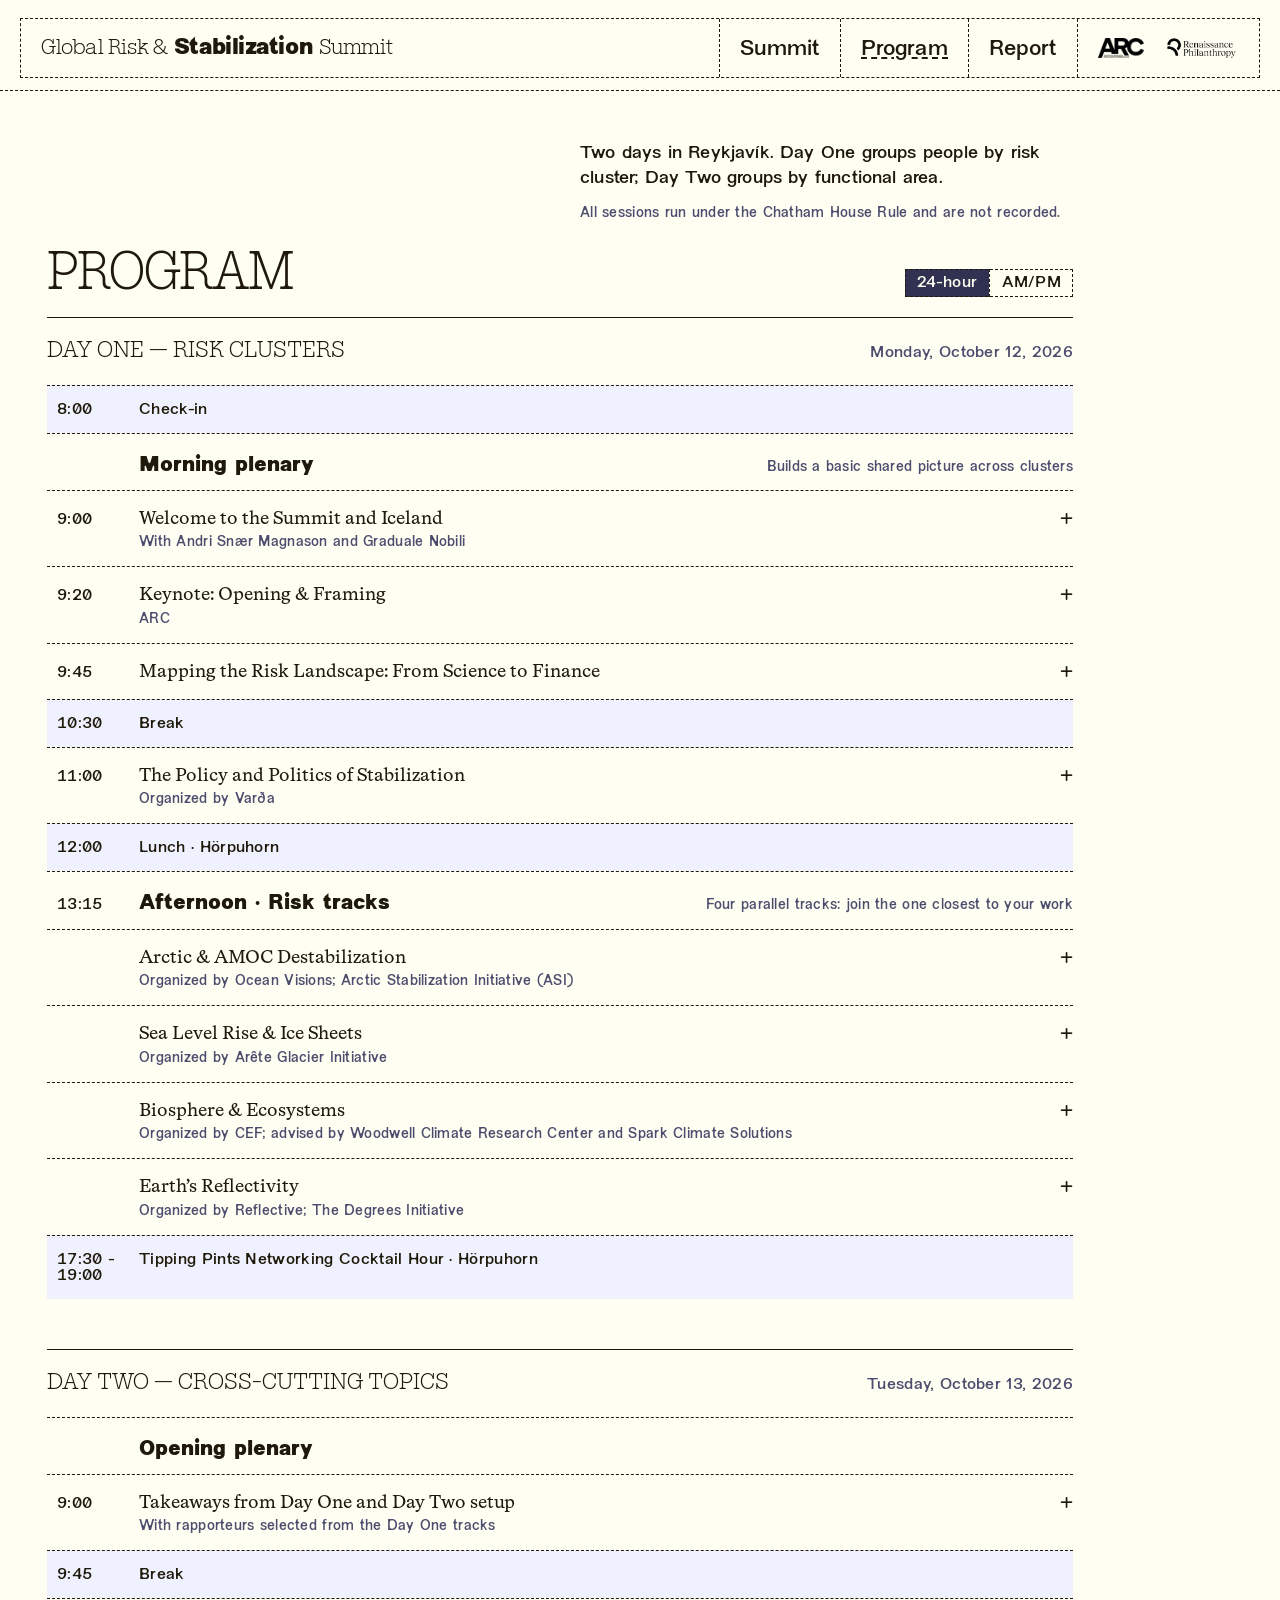
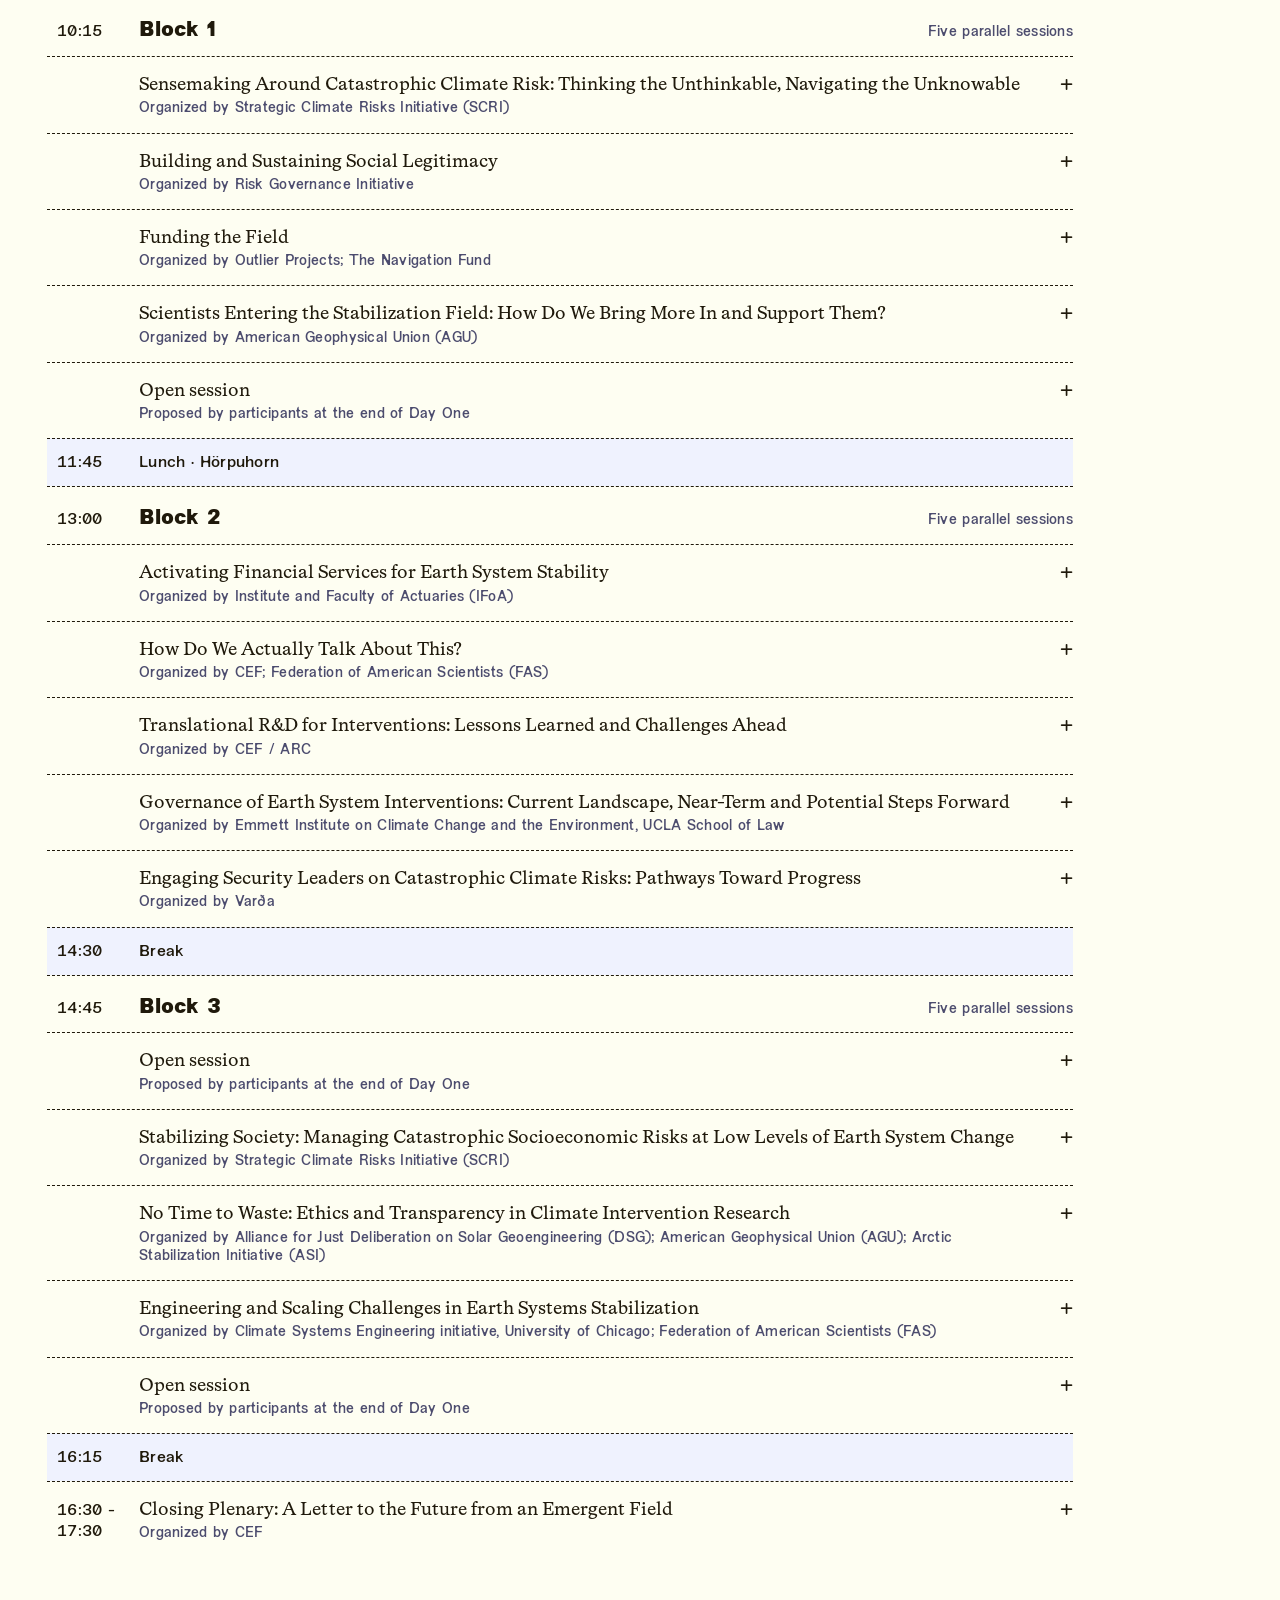
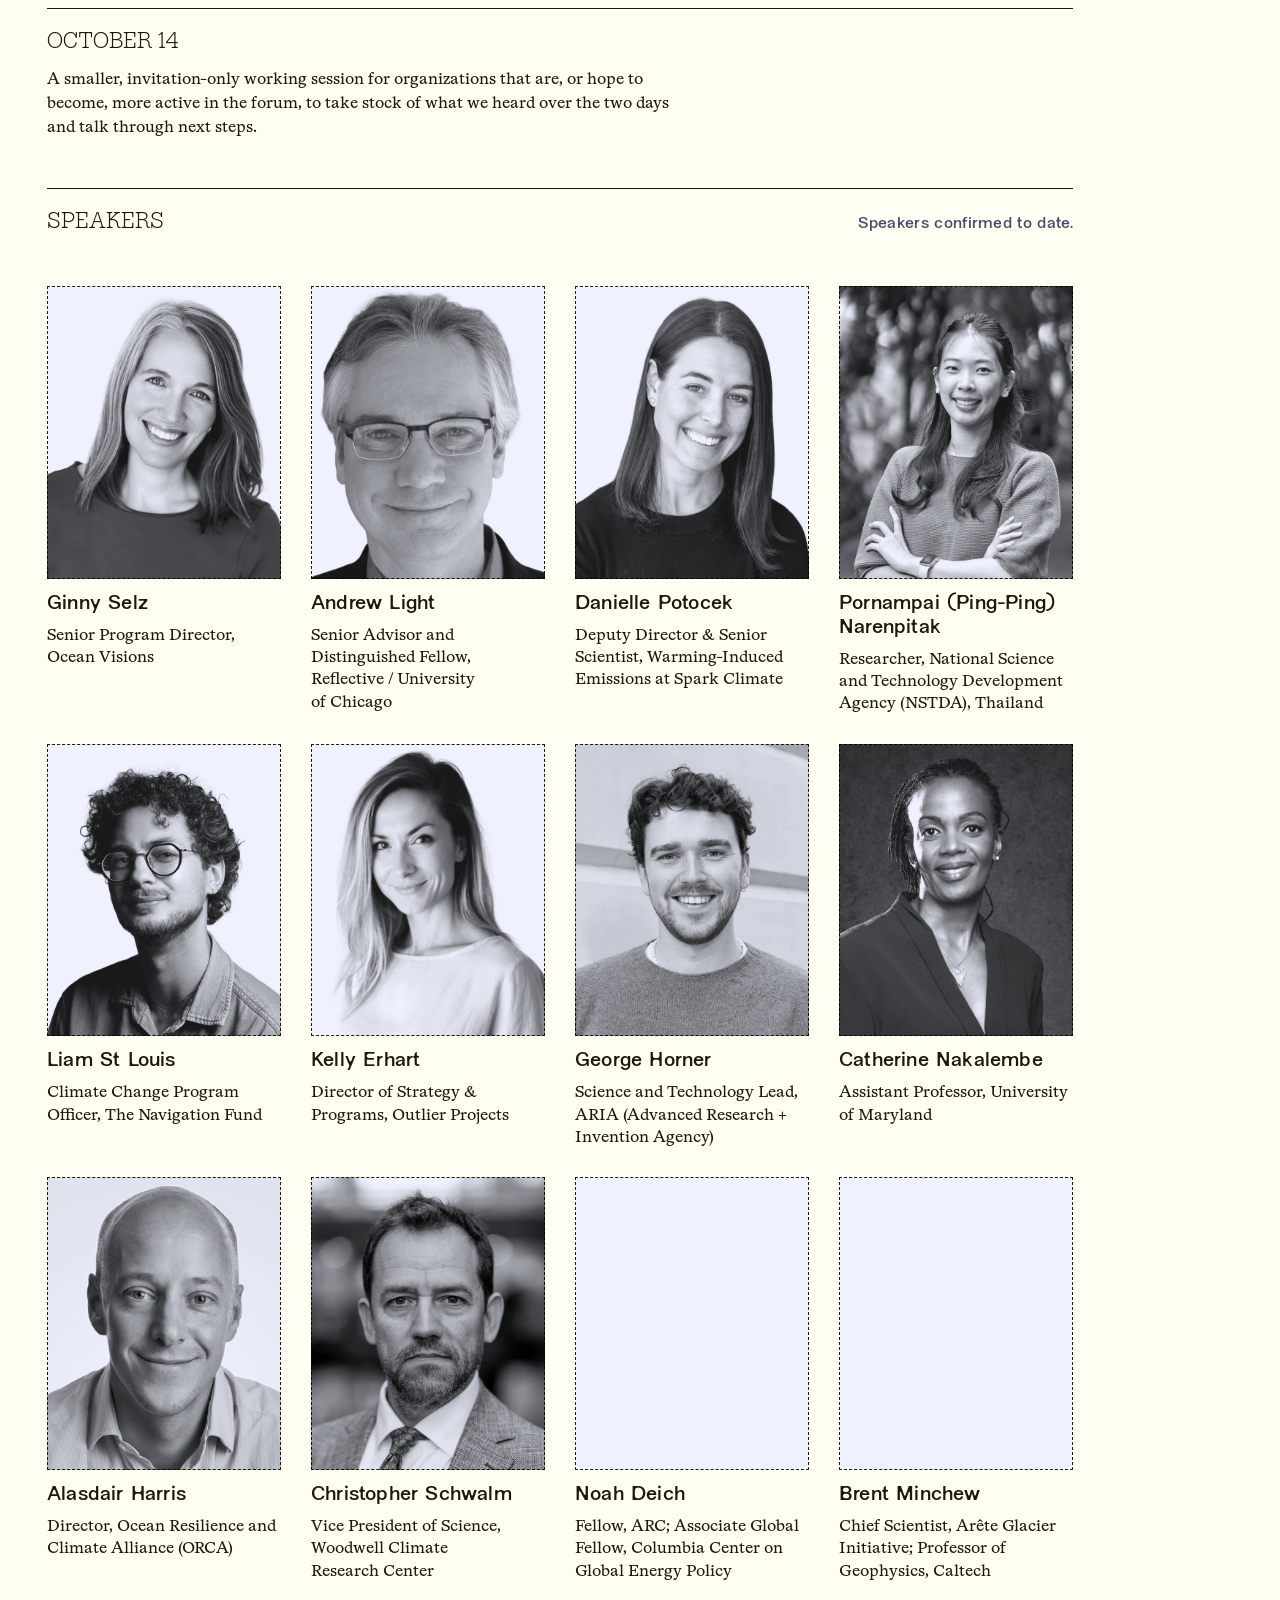
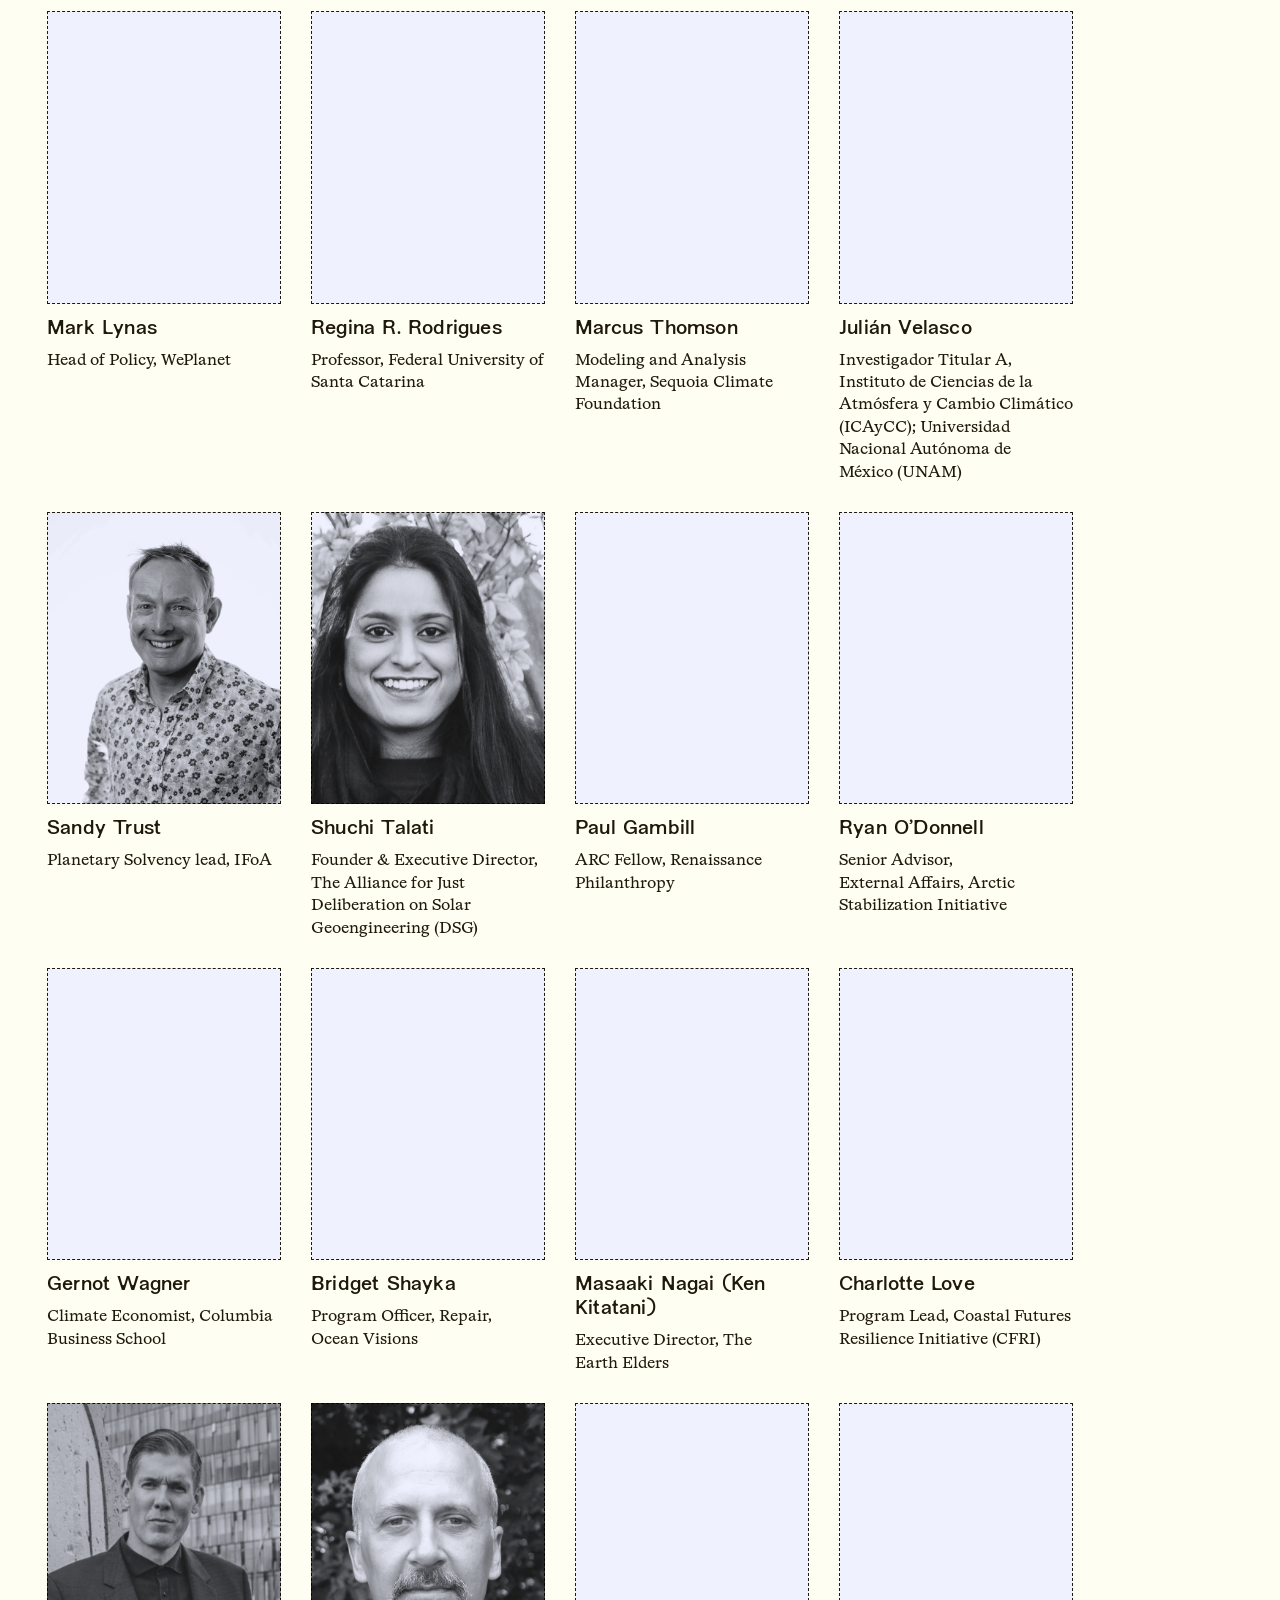
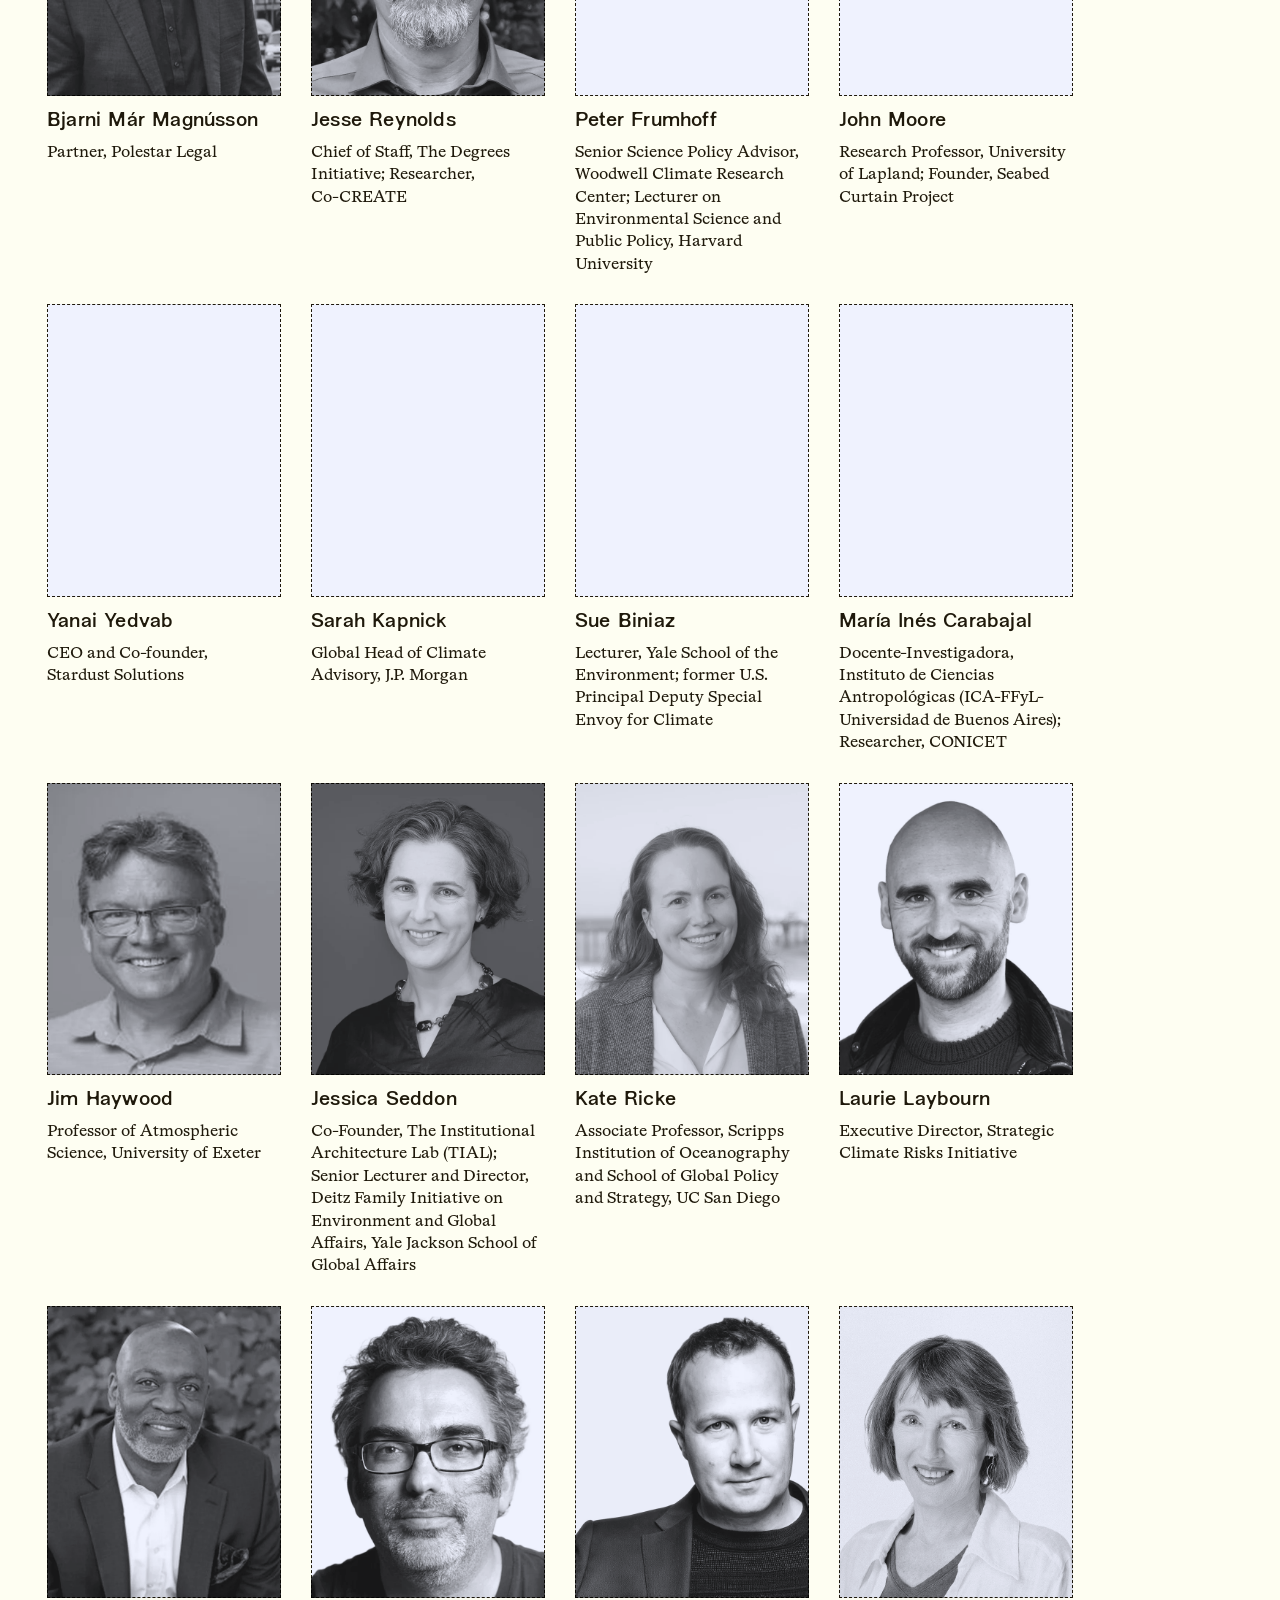
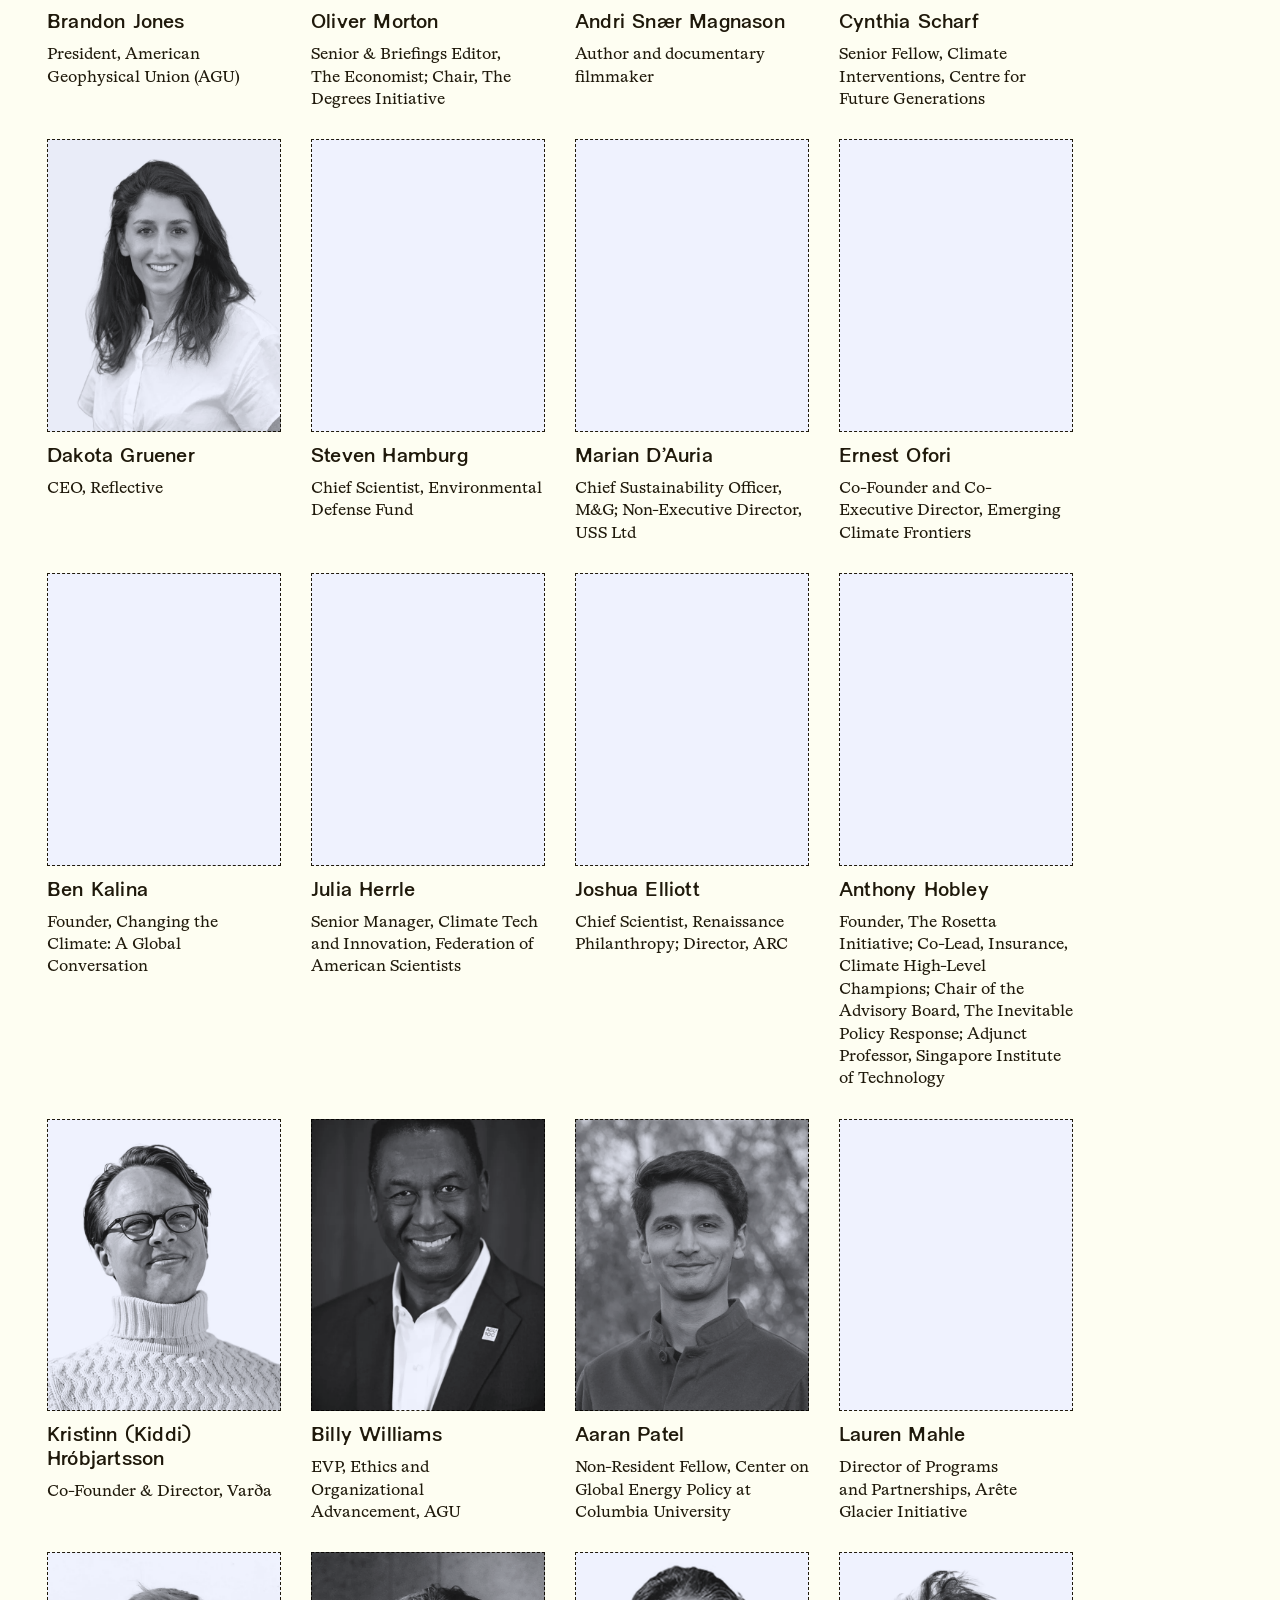
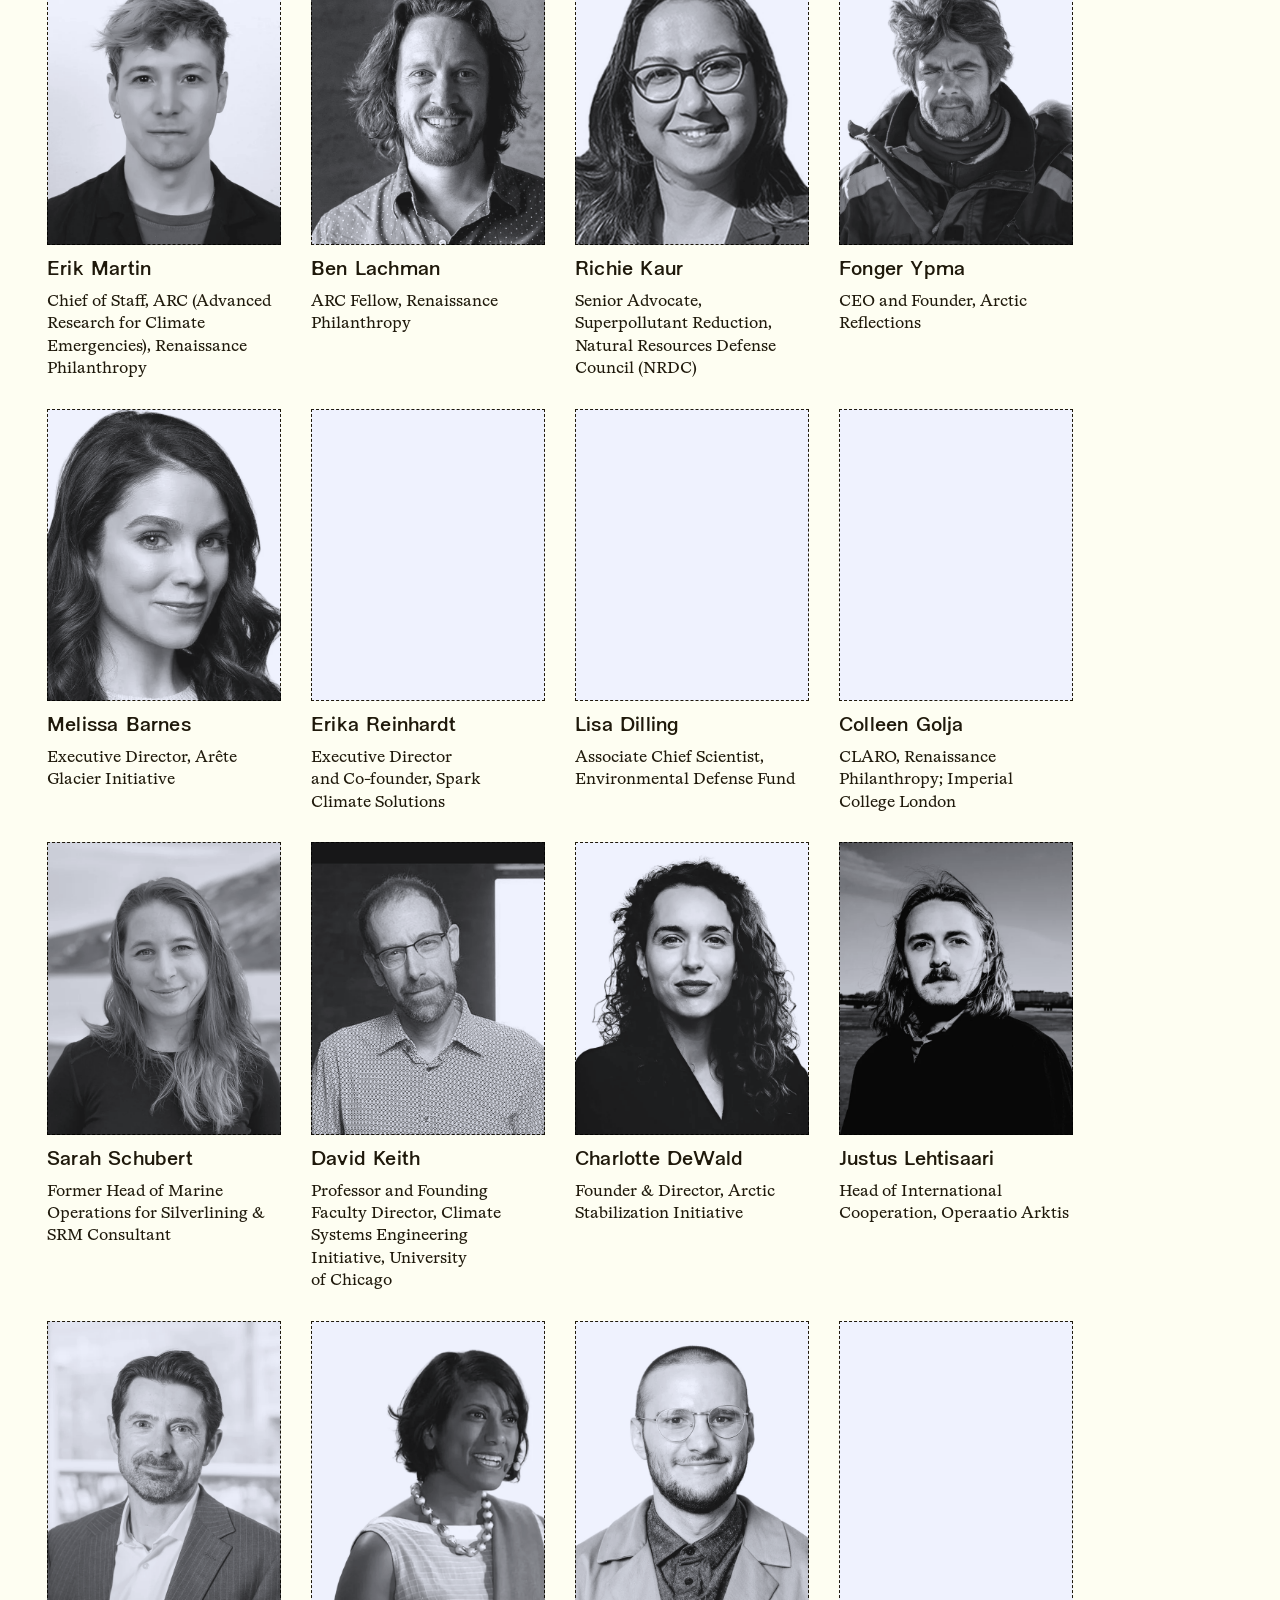
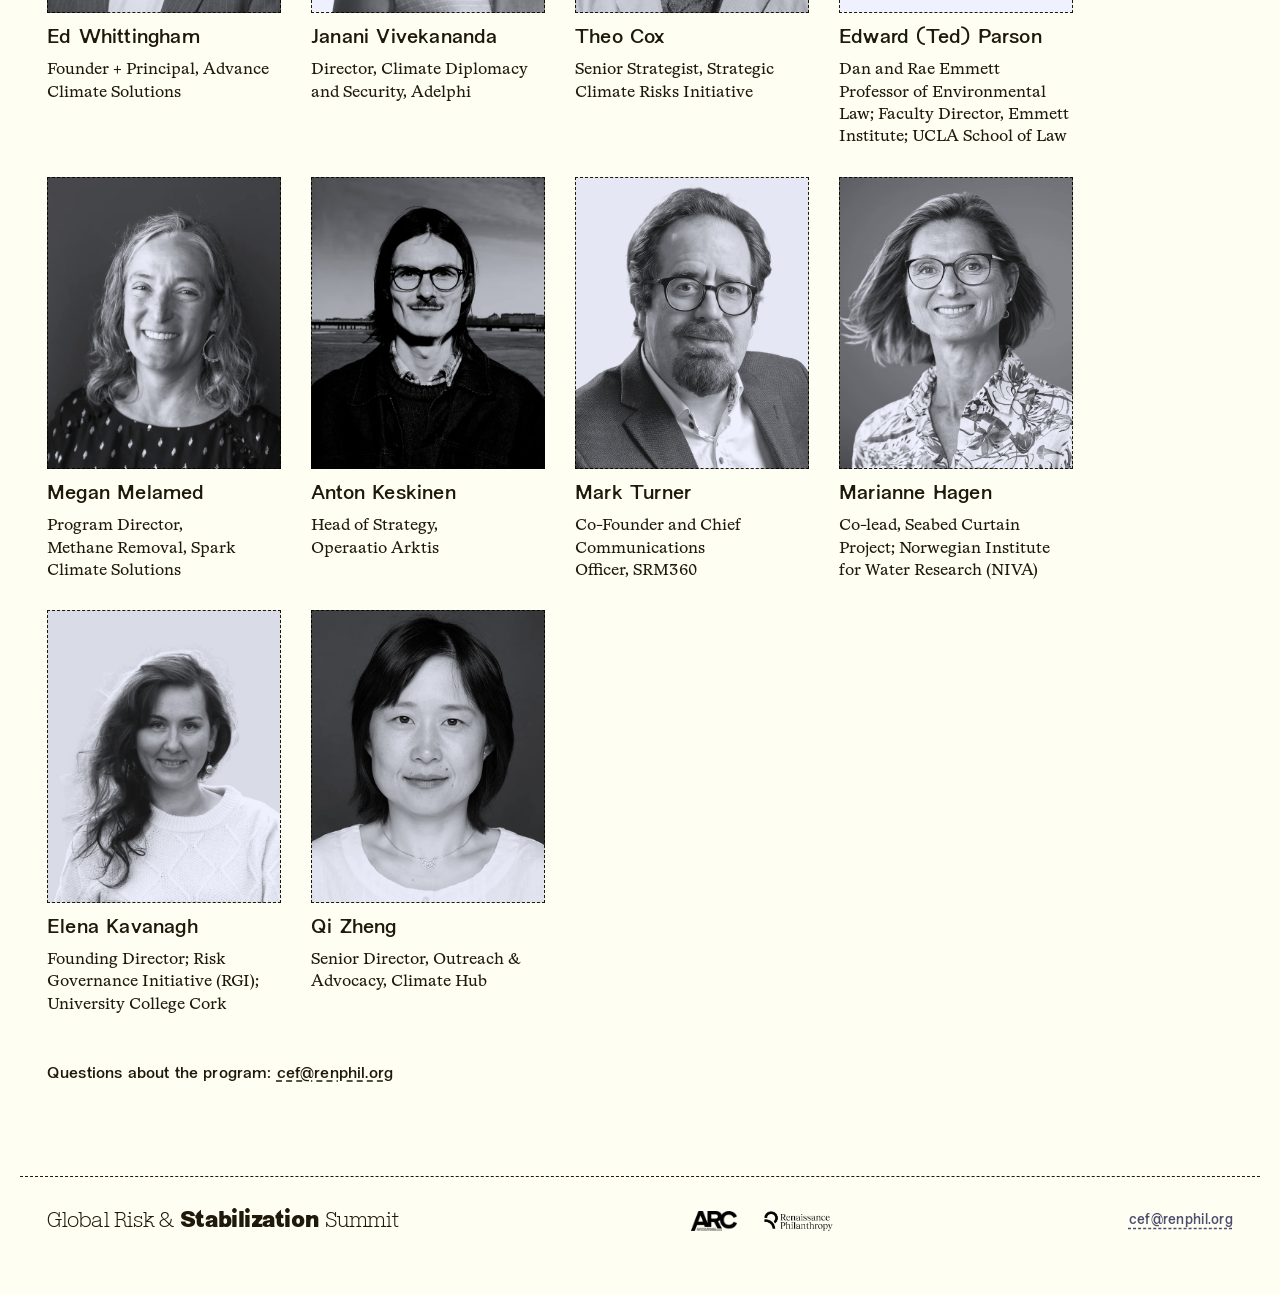
==== commit f59f64e8: "Publish site build" ====
--- a/program/index.html
+++ b/program/index.html
@@ -11,13 +11,13 @@
 <meta property="og:site_name" content="The Global Risk and Stabilization Summit">
 <meta property="og:title" content="Program — The Global Risk and Stabilization Summit">
 <meta property="og:description" content="Two days in Reykjavík. Day One groups people by risk cluster; Day Two groups by functional area.">
-<meta property="og:image" content="https://globalstabilization.org/assets/images/social-card.jpg">
+<meta property="og:image" content="https://globalstabilization.org/assets/images/social-card.jpg?v=ad44cda4">
 <meta property="og:image:width" content="1200">
 <meta property="og:image:height" content="630">
 <meta property="og:image:alt" content="Bison running across open grassland">
 <meta name="twitter:card" content="summary_large_image">
-<link rel="icon" href="/assets/favicon.ico" sizes="any">
-<link rel="stylesheet" href="/styles.css">
+<link rel="icon" href="/assets/favicon.ico?v=c302b58f" sizes="any">
+<link rel="stylesheet" href="/styles.css?v=fe02e1ee">
 </head>
 <body>
 <div class="nav-wrap"><nav class="nav">
@@ -25,8 +25,8 @@
   <div class="nav-right">
     <div class="nav-links"><a class="nav-link" href="/">Summit</a><a class="nav-link" href="/program/" aria-current="page">Program</a><a class="nav-link" href="/report/">Report</a></div>
     <div class="nav-marks">
-      <a class="mark" href="https://arc.renaissancephilanthropy.org/"><img class="arc" src="/assets/logos/arc-logo-offwhite.png" alt="ARC — Advanced Research for Climate Emergencies"></a>
-      <a class="mark" href="https://www.renaissancephilanthropy.org/"><img src="/assets/logos/renphil-logo-offwhite.png" alt="Renaissance Philanthropy"></a>
+      <a class="mark" href="https://arc.renaissancephilanthropy.org/"><img class="arc" src="/assets/logos/arc-logo-offwhite.webp?v=836d32b6" alt="ARC — Advanced Research for Climate Emergencies"></a>
+      <a class="mark" href="https://www.renaissancephilanthropy.org/"><img src="/assets/logos/renphil-logo-offwhite.webp?v=91bf81d2" alt="Renaissance Philanthropy"></a>
     </div>
   </div>
 </nav></div>
@@ -61,32 +61,32 @@
         </span>
         <span class="session-sign">+</span>
       </button>
-      <div class="session-desc" id="desc-0-1-0" hidden><p class="body-serif">Session description forthcoming.</p></div>
+      <div class="session-desc" id="desc-0-1-0" hidden><p class="session-room">Room: Norðurljós</p><p class="body-serif">The summit opens with a welcome to Reykjavík and to Iceland, setting the two days ahead in the Icelandic context, from the country’s stake in the North Atlantic and the Arctic to its role as host. Author and filmmaker Andri Snær Magnason offers opening reflections, and the Icelandic choir Graduale Nobili performs.</p></div>
     </div>
 <div class="session">
       <button class="session-toggle" aria-expanded="false" aria-controls="desc-0-1-1">
-        <span class="session-time">9:15</span>
-        <span class="session-main">
-          <span class="session-title">Keynote – Opening &amp; Framing</span>
+        <span class="session-time">9:20</span>
+        <span class="session-main">
+          <span class="session-title">Keynote: Opening &amp; Framing</span>
           <span class="session-org">ARC</span>
         </span>
         <span class="session-sign">+</span>
       </button>
-      <div class="session-desc" id="desc-0-1-1" hidden><p class="session-speakers"><a href="#speaker-joshua-elliott">Joshua Elliott</a>, Renaissance Philanthropy</p><p class="body-serif">Session description forthcoming.</p></div>
+      <div class="session-desc" id="desc-0-1-1" hidden><p class="session-room">Room: Norðurljós</p><p class="session-speakers"><a href="#speaker-joshua-elliott">Joshua Elliott</a>, Renaissance Philanthropy</p><p class="body-serif">Joshua Elliott opens the summit with a level-setting talk on nonlinear climate risks: what sets them apart from gradual change, why they demand attention now, and the questions the next two days will take up.</p></div>
     </div>
 <div class="session">
       <button class="session-toggle" aria-expanded="false" aria-controls="desc-0-1-2">
-        <span class="session-time">9:35</span>
-        <span class="session-main">
-          <span class="session-title">Technical Expert Panel: Cascading Risk Domains</span>
+        <span class="session-time">9:45</span>
+        <span class="session-main">
+          <span class="session-title">Mapping the Risk Landscape: From Science to Finance</span>
           
         </span>
         <span class="session-sign">+</span>
       </button>
-      <div class="session-desc" id="desc-0-1-2" hidden><p class="session-speakers">Moderator: <a href="#speaker-sarah-kapnick">Sarah Kapnick</a> · <a href="#speaker-charlotte-dewald">Charlotte DeWald</a> · <a href="#speaker-megan-melamed">Megan Melamed</a> · <a href="#speaker-brent-minchew">Brent Minchew</a> · <a href="#speaker-christopher-schwalm">Christopher Schwalm</a></p><p class="body-serif">Session description forthcoming.</p></div>
-    </div>
-      </div>
-<div class="break-row"><span class="break-time">10:20</span><span class="break-label">Break</span></div>
+      <div class="session-desc" id="desc-0-1-2" hidden><p class="session-room">Room: Norðurljós</p><p class="session-speakers">Moderator: <a href="#speaker-sarah-kapnick">Sarah Kapnick</a> · <a href="#speaker-charlotte-dewald">Charlotte DeWald</a> · <a href="#speaker-megan-melamed">Megan Melamed</a> · <a href="#speaker-brent-minchew">Brent Minchew</a> · <a href="#speaker-christopher-schwalm">Christopher Schwalm</a></p><p class="body-serif">Sarah Kapnick opens with a view from finance: why interest in nonlinear Earth-system risks is growing, why capital tends to wait until the damage is visible, where engagement is emerging across business, and how these risks reach the systems finance already prices, from food and insurance to sovereign risk. She then brings on a spokesperson from each of the four afternoon risk tracks to introduce their risk cluster and what their track will take on, before opening a conversation across all four.</p></div>
+    </div>
+      </div>
+<div class="break-row"><span class="break-time">10:30</span><span class="break-label">Break</span></div>
 <div>
       
       <div class="session">
@@ -98,44 +98,44 @@
         </span>
         <span class="session-sign">+</span>
       </button>
-      <div class="session-desc" id="desc-0-3-0" hidden><p class="session-speakers">Moderator: <a href="#speaker-kristinn-hrobjartsson">Kristinn Hróbjartsson</a> · <a href="#speaker-andrew-light">Andrew Light</a> · <a href="#speaker-cynthia-scharf">Cynthia Scharf</a> · additional speakers to be confirmed</p><p class="body-serif">A discussion among policymakers and policy thought leaders, exploring questions such as the comparative politics of where climate risk management is housed within domestic governments; the various multilateral arrangements for climate risk management and stabilization; and stabilization challenges in hard governance in the years ahead</p></div>
-    </div>
-      </div>
-<div class="break-row"><span class="break-time">12:00</span><span class="break-label">Lunch</span></div>
+      <div class="session-desc" id="desc-0-3-0" hidden><p class="session-room">Room: Norðurljós</p><p class="session-speakers">Moderator: <a href="#speaker-kristinn-hrobjartsson">Kristinn Hróbjartsson</a> · <a href="#speaker-andrew-light">Andrew Light</a> · <a href="#speaker-bjarni-mar-magnusson">Bjarni Már Magnússon</a> · <a href="#speaker-cynthia-scharf">Cynthia Scharf</a></p><p class="body-serif">A discussion among policymakers and policy thought leaders, exploring questions such as the comparative politics of where climate risk management is housed within domestic governments; the various multilateral arrangements for climate risk management and stabilization; and stabilization challenges in hard governance in the years ahead</p></div>
+    </div>
+      </div>
+<div class="break-row"><span class="break-time">12:00</span><span class="break-label">Lunch<span class="break-room"> · Hörpuhorn</span></span></div>
 <div>
-      <div class="block-head program-block-head"><span class="block-time">13:15</span><span class="block-label">Afternoon · Risk tracks</span><span class="block-note">Four parallel tracks. Attendees self select into the cluster most relevant to their work.</span></div>
+      <div class="block-head program-block-head"><span class="block-time">13:15</span><span class="block-label">Afternoon · Risk tracks</span><span class="block-note">Four parallel tracks: join the one closest to your work</span></div>
       <div class="session">
       <button class="session-toggle" aria-expanded="false" aria-controls="desc-0-5-0">
         <span class="session-time"></span>
         <span class="session-main">
-          <span class="session-title">Arctic Destabilization</span>
+          <span class="session-title">Arctic &amp; AMOC Destabilization</span>
           <span class="session-org">Organized by Ocean Visions; Arctic Stabilization Initiative (ASI)</span>
         </span>
         <span class="session-sign">+</span>
       </button>
-      <div class="session-desc" id="desc-0-5-0" hidden><p class="session-speakers"><a href="#speaker-charlotte-dewald">Charlotte DeWald</a> · <a href="#speaker-ginny-selz">Ginny Selz</a></p><p class="body-serif">To provide an overview of (1) Arctic climate risks and tipping points, how they are interconnected, and what we know about their risk timelines; and (2) the state of interventions research, covering the breadth of Arctic-targeted interventions and their respective timelines. With this established, the session will break out into three groups with facilitators exploring three central questions pertaining to the session theme. Then session participants will reconvene at the end to present synthesized findings and then discussion in plenary.</p></div>
+      <div class="session-desc" id="desc-0-5-0" hidden><p class="session-room">Room: Björtuloft</p><p class="session-speakers">Moderator: <a href="#speaker-ryan-o-donnell">Ryan O’Donnell</a> · <a href="#speaker-charlotte-dewald">Charlotte DeWald</a> · <a href="#speaker-ginny-selz">Ginny Selz</a></p><p class="body-serif">To provide an overview of (1) Arctic climate risks and tipping points, how they are interconnected, and what we know about their risk timelines; and (2) the state of interventions research, covering the breadth of Arctic-targeted interventions and their respective timelines. With this established, the session will break out into three groups with facilitators exploring three central questions pertaining to the session theme. Then session participants will reconvene at the end to present synthesized findings and then discussion in plenary.</p></div>
     </div>
 <div class="session">
       <button class="session-toggle" aria-expanded="false" aria-controls="desc-0-5-1">
         <span class="session-time"></span>
         <span class="session-main">
-          <span class="session-title">Sea Level Rise and Ice Sheets</span>
+          <span class="session-title">Sea Level Rise &amp; Ice Sheets</span>
           <span class="session-org">Organized by Arête Glacier Initiative</span>
         </span>
         <span class="session-sign">+</span>
       </button>
-      <div class="session-desc" id="desc-0-5-1" hidden><p class="session-speakers"><a href="#speaker-melissa-barnes">Melissa Barnes</a> · <a href="#speaker-marianne-hagen">Marianne Hagen</a> · <a href="#speaker-charlotte-love">Charlotte Love</a> · <a href="#speaker-brent-minchew">Brent Minchew</a> · <a href="#speaker-ted-parson">Ted Parson</a></p><p class="body-serif">This session examines the current state of scientific understanding on catastrophic sea-level rise, with particular attention to uncertainty surrounding Thwaites Glacier and its implications for forecasting, coastal planning, and governance. Speakers will address observed trends and outstanding research questions, requirements for decision-ready forecasting systems, standards for safely evaluating stabilization interventions, and governance frameworks appropriate to both research and potential future implementation. Breakout groups will turn discussion into concrete priorities across forecasting, adaptation, intervention research standards, and governance.</p></div>
+      <div class="session-desc" id="desc-0-5-1" hidden><p class="session-room">Room: Háaloft</p><p class="session-speakers"><a href="#speaker-melissa-barnes">Melissa Barnes</a> · <a href="#speaker-charlotte-love">Charlotte Love</a> · <a href="#speaker-brent-minchew">Brent Minchew</a> · <a href="#speaker-john-moore">John Moore</a> · <a href="#speaker-edward-parson">Edward (Ted) Parson</a></p><p class="body-serif">This session examines the current state of scientific understanding on catastrophic sea-level rise, with particular attention to uncertainty surrounding Thwaites Glacier and its implications for forecasting, coastal planning, and governance. Speakers will address observed trends and outstanding research questions, requirements for decision-ready forecasting systems, standards for safely evaluating stabilization interventions, and governance frameworks appropriate to both research and potential future implementation. Breakout groups will turn discussion into concrete priorities across forecasting, adaptation, intervention research standards, and governance.</p></div>
     </div>
 <div class="session">
       <button class="session-toggle" aria-expanded="false" aria-controls="desc-0-5-2">
         <span class="session-time"></span>
         <span class="session-main">
-          <span class="session-title">Biosphere and Ecosystems</span>
+          <span class="session-title">Biosphere &amp; Ecosystems</span>
           <span class="session-org">Organized by CEF; advised by Woodwell Climate Research Center and Spark Climate Solutions</span>
         </span>
         <span class="session-sign">+</span>
       </button>
-      <div class="session-desc" id="desc-0-5-2" hidden><p class="session-speakers"><a href="#speaker-lisa-dilling">Lisa Dilling</a> · <a href="#speaker-peter-frumhoff">Peter Frumhoff</a> · <a href="#speaker-catherine-nakalembe">Catherine Nakalembe</a> · <a href="#speaker-danielle-potocek">Danielle Potocek</a> · <a href="#speaker-regina-r-rodrigues">Regina R. Rodrigues</a> · <a href="#speaker-bridget-shayka">Bridget Shayka</a> · <a href="#speaker-julian-velasco">Julián Velasco</a></p><p class="body-serif">Living systems are already showing signs of changing state. Coral reefs, for example, are crossing thermal thresholds, boreal wildfires are accelerating, thawing the permafrost beneath them, and tropical wetlands are emitting more methane as they warm. These shifts ripple through climate, food, water, and coastal security.</p><p class="body-serif">This track opens with short scientific briefings, then works as a group to generate a ledger of open questions: what leading indicators of biosphere tipping might look like, where the science is thin, and which answers would change what happens next. A fishbowl discussion examines the biospheric risks of proposed interventions, including their effects on biodiversity. Output: a prioritized set of questions carried into Day 2 and the summit report.</p></div>
+      <div class="session-desc" id="desc-0-5-2" hidden><p class="session-room">Room: Ríma A</p><p class="session-speakers"><a href="#speaker-lisa-dilling">Lisa Dilling</a> · <a href="#speaker-peter-frumhoff">Peter Frumhoff</a> · <a href="#speaker-alasdair-harris">Alasdair Harris</a> · <a href="#speaker-catherine-nakalembe">Catherine Nakalembe</a> · <a href="#speaker-danielle-potocek">Danielle Potocek</a> · <a href="#speaker-regina-r-rodrigues">Regina R. Rodrigues</a> · <a href="#speaker-bridget-shayka">Bridget Shayka</a> · <a href="#speaker-julian-velasco">Julián Velasco</a> · Fishbowl Moderator: <a href="#speaker-jessica-seddon">Jessica Seddon</a></p><p class="body-serif">Living systems are already showing signs of changing state. Coral reefs, for example, are crossing thermal thresholds, boreal wildfires are accelerating, thawing the permafrost beneath them, and tropical wetlands are emitting more methane as they warm. These shifts ripple through climate, food, water, and coastal security.</p><p class="body-serif">This track opens with short scientific briefings, then works as a group to generate a ledger of open questions: what leading indicators of biosphere tipping might look like, where the science is thin, and which answers would change what happens next. A fishbowl discussion examines the biospheric risks of proposed interventions, including their effects on biodiversity. Output: a prioritized set of questions carried into Day 2 and the summit report.</p></div>
     </div>
 <div class="session">
       <button class="session-toggle" aria-expanded="false" aria-controls="desc-0-5-3">
@@ -146,10 +146,10 @@
         </span>
         <span class="session-sign">+</span>
       </button>
-      <div class="session-desc" id="desc-0-5-3" hidden><p class="session-speakers"><a href="#speaker-colleen-golja">Colleen Golja</a> · <a href="#speaker-dakota-gruener">Dakota Gruener</a> · <a href="#speaker-megan-melamed">Megan Melamed</a> · <a href="#speaker-pornampai-narenpitak">Pornampai (Ping-Ping) Narenpitak</a> · <a href="#speaker-jesse-reynolds">Jesse Reynolds</a></p><p class="body-serif">This interactive session will explore the conditions needed to support a responsible path for SRM research over the next decade. Participants will consider how scientific knowledge, technology, institutions, and politics must co-develop to advance the field and support informed decision-making. Using Reflective's SAI Research Roadmap as one starting point, the session will test its assumptions, identify gaps, and consider what the roadmaps look like for other dimensions of this space, including marine cloud brightening and non-sulfur approaches. Small-group scenario discussions will examine how priorities may shift across plausible alternative future scenarios.</p></div>
-    </div>
-      </div>
-<div class="break-row"><span class="break-time">17:30 - 19:00</span><span class="break-label">Tipping Pints Networking Cocktail Hour</span></div>
+      <div class="session-desc" id="desc-0-5-3" hidden><p class="session-room">Room: Norðurljós</p><p class="session-speakers">Moderators: <a href="#speaker-steven-hamburg">Steven Hamburg</a> &amp; <a href="#speaker-jesse-reynolds">Jesse Reynolds</a> · <a href="#speaker-colleen-golja">Colleen Golja</a> · <a href="#speaker-dakota-gruener">Dakota Gruener</a> · <a href="#speaker-jim-haywood">Jim Haywood</a> · <a href="#speaker-andrew-light">Andrew Light</a> · <a href="#speaker-megan-melamed">Megan Melamed</a> · <a href="#speaker-pornampai-narenpitak">Pornampai (Ping-Ping) Narenpitak</a></p><p class="body-serif">This interactive session first looks at the evidence that Earth is becoming less reflective and what that means for the pace of warming. It then explores the conditions needed to support a responsible path for solar radiation modification (SRM) research over the next decade. Participants will consider how scientific knowledge, technology, institutions, and politics must co-develop to advance the field and support informed decision-making. Using Reflective's SAI Research Roadmap as one starting point, the session will test its assumptions, identify gaps, and consider what the roadmaps look like for other dimensions of this space, including marine cloud brightening and non-sulfur approaches. Small-group scenario discussions will examine how priorities may shift across plausible alternative future scenarios.</p></div>
+    </div>
+      </div>
+<div class="break-row"><span class="break-time">17:30 - 19:00</span><span class="break-label">Tipping Pints Networking Cocktail Hour<span class="break-room"> · Hörpuhorn</span></span></div>
   </section>
 
   <section class="day">
@@ -168,7 +168,7 @@
         </span>
         <span class="session-sign">+</span>
       </button>
-      <div class="session-desc" id="desc-1-0-0" hidden><p class="session-speakers">Moderator: <a href="#speaker-sue-biniaz">Sue Biniaz</a></p><p class="body-serif">Session description forthcoming.</p></div>
+      <div class="session-desc" id="desc-1-0-0" hidden><p class="session-room">Room: Norðurljós</p><p class="session-speakers">Moderator: <a href="#speaker-sue-biniaz">Sue Biniaz</a></p><p class="body-serif">Rapporteurs from the four Day One risk tracks report back on the main findings, gaps and priorities their groups identified. Sue Biniaz draws out the threads that connect them and sets up Day Two’s cross-cutting sessions on governance, funding, communication, legitimacy and more.</p></div>
     </div>
       </div>
 <div class="break-row"><span class="break-time">9:45</span><span class="break-label">Break</span></div>
@@ -183,7 +183,7 @@
         </span>
         <span class="session-sign">+</span>
       </button>
-      <div class="session-desc" id="desc-1-2-0" hidden><p class="session-speakers"><a href="#speaker-theo-cox">Theo Cox</a> · <a href="#speaker-laurie-laybourn">Laurie Laybourn</a> · <a href="#speaker-janani-vivekananda">Janani Vivekananda</a></p><p class="body-serif">Before we can act effectively in response to catastrophic climate risks, we must first make sense of them. This requires translating noisy signals into decision-relevant understanding, and ensuring this understanding is structured and located in a way that guides action. The world is a long way from having decision-support tools for catastrophic climate risk. This session will use a scenario exercise to explore the different sensemaking challenges posed by catastrophic climate risks: using the knowledge we have, generating and integrating the knowledge we don't, and navigating the uncertainty we can never overcome.</p></div>
+      <div class="session-desc" id="desc-1-2-0" hidden><p class="session-room">Room: Háaloft</p><p class="session-speakers"><a href="#speaker-theo-cox">Theo Cox</a> · <a href="#speaker-laurie-laybourn">Laurie Laybourn</a> · <a href="#speaker-janani-vivekananda">Janani Vivekananda</a></p><p class="body-serif">Before we can act effectively in response to catastrophic climate risks, we must first make sense of them. This requires translating noisy signals into decision-relevant understanding, and ensuring this understanding is structured and located in a way that guides action. The world is a long way from having decision-support tools for catastrophic climate risk. This session will use a scenario exercise to explore the different sensemaking challenges posed by catastrophic climate risks: using the knowledge we have, generating and integrating the knowledge we don't, and navigating the uncertainty we can never overcome.</p></div>
     </div>
 <div class="session">
       <button class="session-toggle" aria-expanded="false" aria-controls="desc-1-2-1">
@@ -194,7 +194,7 @@
         </span>
         <span class="session-sign">+</span>
       </button>
-      <div class="session-desc" id="desc-1-2-1" hidden><p class="session-speakers"><a href="#speaker-shaun-fitzgerald">Shaun Fitzgerald</a> · <a href="#speaker-elena-kavanagh">Elena Kavanagh</a> · <a href="#speaker-ken-kitatani">Ken Kitatani</a> · <a href="#speaker-ernest-ofori">Ernest Ofori</a> · <a href="#speaker-sandy-trust">Sandy Trust</a></p><p class="body-serif">This session examines how social license is shaped by norms, operationalized by organizations, and maintained or terminated at the community level and beyond. The panel will explore how Earth systems stabilization institutions foster legitimacy and build public trust, drawing on lessons and best practices from other scientific fields.</p></div>
+      <div class="session-desc" id="desc-1-2-1" hidden><p class="session-room">Room: Björtuloft</p><p class="session-speakers">Moderator: <a href="#speaker-ryan-o-donnell">Ryan O’Donnell</a> · <a href="#speaker-elena-kavanagh">Elena Kavanagh</a> · <a href="#speaker-masaaki-nagai">Masaaki Nagai (Ken Kitatani)</a> · <a href="#speaker-ernest-ofori">Ernest Ofori</a> · <a href="#speaker-sandy-trust">Sandy Trust</a></p><p class="body-serif">Social license can make or break climate stabilization efforts. It rests on trust, consent and the inclusion of the communities most affected, and it is hard to earn and easy to lose. This panel looks at what social license means across cultures, what it takes in practice to earn and keep it, and how it can be restored once lost. It also asks how research organizations and institutions can build and maintain public trust and legitimacy.</p></div>
     </div>
 <div class="session">
       <button class="session-toggle" aria-expanded="false" aria-controls="desc-1-2-2">
@@ -205,7 +205,7 @@
         </span>
         <span class="session-sign">+</span>
       </button>
-      <div class="session-desc" id="desc-1-2-2" hidden><p class="session-speakers"><a href="#speaker-joshua-elliott">Joshua Elliott</a> · <a href="#speaker-kelly-erhart">Kelly Erhart</a> · <a href="#speaker-george-horner">George Horner</a> · <a href="#speaker-andrew-light">Andrew Light</a> · <a href="#speaker-liam-st-louis">Liam St Louis</a> · <a href="#speaker-qi-zheng">Qi Zheng</a></p><p class="body-serif">What will it take to fund Earth systems stabilization at the scale the problem demands? This session looks at two linked stages: bringing new philanthropic capital into the field, and building toward sustained public research funding. Speakers will share what they’ve seen work, where the gaps are, and how today’s funding choices shape the field’s long-term credibility. Discussion follows.</p></div>
+      <div class="session-desc" id="desc-1-2-2" hidden><p class="session-room">Room: Ríma B</p><p class="session-speakers">Moderator: <a href="#speaker-joshua-elliott">Joshua Elliott</a> · <a href="#speaker-kelly-erhart">Kelly Erhart</a> · <a href="#speaker-andrew-light">Andrew Light</a> · <a href="#speaker-liam-st-louis">Liam St Louis</a> · <a href="#speaker-marcus-thomson">Marcus Thomson</a> · <a href="#speaker-ed-whittingham">Ed Whittingham</a> · <a href="#speaker-qi-zheng">Qi Zheng</a></p><p class="body-serif">The session examines how to reach the next scale of philanthropic funding and, over a longer horizon, government research leadership and funding. Both conversations share a structure—what progress has been made, what is blocking the next step, and what would build the field’s credibility and legitimacy—but the institutions involved face different constraints and need different approaches. Speakers will share what’s already underway and what’s missing. Across both parts, the room will consider how today’s funding sources and justifications, from tech philanthropy to national-security arguments, shape the field’s long-term legitimacy, and how to pursue near-term opportunities without undermining it.</p></div>
     </div>
 <div class="session">
       <button class="session-toggle" aria-expanded="false" aria-controls="desc-1-2-3">
@@ -216,7 +216,7 @@
         </span>
         <span class="session-sign">+</span>
       </button>
-      <div class="session-desc" id="desc-1-2-3" hidden><p class="session-speakers">Moderator: <a href="#speaker-brandon-jones">Brandon Jones</a> · <a href="#speaker-steven-hamburg">Steven Hamburg</a> · <a href="#speaker-megan-melamed">Megan Melamed</a> · <a href="#speaker-kate-ricke">Kate Ricke</a> · <a href="#speaker-regina-r-rodrigues">Regina R. Rodrigues</a> · others to be confirmed</p><p class="body-serif">This session asks why scientists choose to work on climate intervention and stabilization research — and what makes this young, often controversial field harder than it should be to join and stay in. We'll name the real costs directly (career risk, publication bias, public disputes) and use personal experience as evidence of the structural dynamics shaping the field's long-term credibility and survival.</p></div>
+      <div class="session-desc" id="desc-1-2-3" hidden><p class="session-room">Room: Norðurljós</p><p class="session-speakers">Moderator: <a href="#speaker-brandon-jones">Brandon Jones</a> · <a href="#speaker-colleen-golja">Colleen Golja</a> · <a href="#speaker-steven-hamburg">Steven Hamburg</a> · <a href="#speaker-megan-melamed">Megan Melamed</a> · <a href="#speaker-brent-minchew">Brent Minchew</a> · <a href="#speaker-kate-ricke">Kate Ricke</a> · <a href="#speaker-regina-r-rodrigues">Regina R. Rodrigues</a></p><p class="body-serif">This session asks why scientists choose to work on climate intervention and stabilization research — and what makes this young, often controversial field harder than it should be to join and stay in. We'll name the real costs directly (career risk, publication bias, public disputes) and use personal experience as evidence of the structural dynamics shaping the field's long-term credibility and survival.</p></div>
     </div>
 <div class="session">
       <button class="session-toggle" aria-expanded="false" aria-controls="desc-1-2-4">
@@ -227,10 +227,10 @@
         </span>
         <span class="session-sign">+</span>
       </button>
-      <div class="session-desc" id="desc-1-2-4" hidden><p class="body-serif">Day two has a few open slots where participants can propose a session in real-time, at the end of day one.</p></div>
-    </div>
-      </div>
-<div class="break-row"><span class="break-time">11:45</span><span class="break-label">Lunch</span></div>
+      <div class="session-desc" id="desc-1-2-4" hidden><p class="session-room">Room: Ríma A</p><p class="body-serif">Day two has a few open slots where participants can propose a session in real-time, at the end of day one.</p></div>
+    </div>
+      </div>
+<div class="break-row"><span class="break-time">11:45</span><span class="break-label">Lunch<span class="break-room"> · Hörpuhorn</span></span></div>
 <div>
       <div class="block-head program-block-head"><span class="block-time">13:00</span><span class="block-label">Block 2</span><span class="block-note">Five parallel sessions</span></div>
       <div class="session">
@@ -242,7 +242,7 @@
         </span>
         <span class="session-sign">+</span>
       </button>
-      <div class="session-desc" id="desc-1-4-0" hidden><p class="session-speakers"><a href="#speaker-marian-d-auria">Marian D’Auria</a> · <a href="#speaker-anthony-hobley">Anthony Hobley</a> · <a href="#speaker-sandy-trust">Sandy Trust</a> · <a href="#speaker-gernot-wagner">Gernot Wagner</a></p><p class="body-serif">Financial returns and stability ultimately rest on a stable Earth system — yet this dependency remains largely unrecognised within financial services. This 90-minute session confronts that blind spot head-on. Following a short Planetary Solvency introduction, a live &quot;risk management fail&quot; reveal exposes the scale of climate risk underestimation among economic actors. A candid interview with senior financial services leaders then unpacks the real barriers to action: short-termism, unrealistic risk views, cognitive dissonance, reductionist thinking, low biosphere literacy, and genuine constraints on agency. Breakout groups — policymakers, financial services, and customers — then wrestle with who's actually responsible for change, before playback captures the session's collective insights.</p></div>
+      <div class="session-desc" id="desc-1-4-0" hidden><p class="session-room">Room: Ríma A</p><p class="session-speakers"><a href="#speaker-marian-d-auria">Marian D’Auria</a> · <a href="#speaker-anthony-hobley">Anthony Hobley</a> · <a href="#speaker-sandy-trust">Sandy Trust</a> · <a href="#speaker-gernot-wagner">Gernot Wagner</a></p><p class="body-serif">Financial returns and stability ultimately rest on a stable Earth system — yet this dependency remains largely unrecognised within financial services. This 90-minute session confronts that blind spot head-on. Following a short Planetary Solvency introduction, a live &quot;risk management fail&quot; reveal exposes the scale of climate risk underestimation among economic actors. A candid interview with senior financial services leaders then unpacks the real barriers to action: short-termism, unrealistic risk views, cognitive dissonance, reductionist thinking, low biosphere literacy, and genuine constraints on agency. Breakout groups — policymakers, financial services, and customers — then wrestle with who's actually responsible for change, before playback captures the session's collective insights.</p></div>
     </div>
 <div class="session">
       <button class="session-toggle" aria-expanded="false" aria-controls="desc-1-4-1">
@@ -253,7 +253,7 @@
         </span>
         <span class="session-sign">+</span>
       </button>
-      <div class="session-desc" id="desc-1-4-1" hidden><p class="session-speakers">Moderator: <a href="#speaker-oliver-morton">Oliver Morton</a> · Facilitators: <a href="#speaker-ben-lachman">Ben Lachman</a> &amp; <a href="#speaker-paul-gambill">Paul Gambill</a> · <a href="#speaker-maria-ines-carabajal">María Inés Carabajal</a> · <a href="#speaker-julia-herrle">Julia Herrle</a> · <a href="#speaker-ben-kalina">Ben Kalina</a> · <a href="#speaker-mark-lynas">Mark Lynas</a> · <a href="#speaker-cynthia-scharf">Cynthia Scharf</a> · <a href="#speaker-mark-turner">Mark Turner</a></p><p class="body-serif">How do we communicate about planetary risk and intervention research to audiences that need a completely different language: policymakers, scientists, funders, journalists, and the public? Four practitioners will present eight-minute case studies from four different communication frontlines, from countering misinformation on Capitol Hill to reaching the public through film.</p></div>
+      <div class="session-desc" id="desc-1-4-1" hidden><p class="session-room">Room: Háaloft</p><p class="session-speakers">Moderator: <a href="#speaker-oliver-morton">Oliver Morton</a> · Facilitators: <a href="#speaker-ben-lachman">Ben Lachman</a> &amp; <a href="#speaker-paul-gambill">Paul Gambill</a> · <a href="#speaker-maria-ines-carabajal">María Inés Carabajal</a> · <a href="#speaker-julia-herrle">Julia Herrle</a> · <a href="#speaker-ben-kalina">Ben Kalina</a> · <a href="#speaker-mark-lynas">Mark Lynas</a> · <a href="#speaker-cynthia-scharf">Cynthia Scharf</a> · <a href="#speaker-mark-turner">Mark Turner</a></p><p class="body-serif">How do we communicate about planetary risk and intervention research to audiences that need a completely different language: policymakers, scientists, funders, journalists, and the public? Five practitioners will present eight-minute case studies from five different communication frontlines, from countering misinformation on Capitol Hill to reaching the public through film.</p></div>
     </div>
 <div class="session">
       <button class="session-toggle" aria-expanded="false" aria-controls="desc-1-4-2">
@@ -264,7 +264,7 @@
         </span>
         <span class="session-sign">+</span>
       </button>
-      <div class="session-desc" id="desc-1-4-2" hidden><p class="session-speakers"><a href="#speaker-joshua-elliott">Joshua Elliott</a> · <a href="#speaker-melissa-barnes">Melissa Barnes</a> · <a href="#speaker-george-horner">George Horner</a> · <a href="#speaker-lauren-mahle">Lauren Mahle</a> · <a href="#speaker-erik-martin">Erik Martin</a> · <a href="#speaker-erika-reinhardt">Erika Reinhardt</a> · others to be confirmed</p><p class="body-serif">Session description forthcoming.</p></div>
+      <div class="session-desc" id="desc-1-4-2" hidden><p class="session-room">Room: Björtuloft</p><p class="session-speakers"><a href="#speaker-joshua-elliott">Joshua Elliott</a> · <a href="#speaker-melissa-barnes">Melissa Barnes</a> · <a href="#speaker-george-horner">George Horner</a> · <a href="#speaker-lauren-mahle">Lauren Mahle</a> · <a href="#speaker-erik-martin">Erik Martin</a> · <a href="#speaker-erika-reinhardt">Erika Reinhardt</a></p><p class="body-serif">Most of the technical progress in this field right now is coming out of a small number of (largely philanthropically funded, not entirely) programs/organizations built specifically to move interventions from early science to decision-relevant strategies with the knowledge-base on safety, efficacy and scalability needed. This session puts those organizations side by side so the room can see what translational, mission-driven R&amp;D efforts actually look like in this space, what model each has landed on, and where they run into the same walls despite working on completely different interventions. What does it take to run this kind of organization well, and what would let them move faster? And what theories of change and scale are these efforts collectively working towards?</p></div>
     </div>
 <div class="session">
       <button class="session-toggle" aria-expanded="false" aria-controls="desc-1-4-3">
@@ -275,18 +275,18 @@
         </span>
         <span class="session-sign">+</span>
       </button>
-      <div class="session-desc" id="desc-1-4-3" hidden><p class="session-speakers"><a href="#speaker-jessica-seddon">Jessica Seddon</a> · <a href="#speaker-ted-parson">Ted Parson</a></p><p class="body-serif">Session description forthcoming.</p></div>
+      <div class="session-desc" id="desc-1-4-3" hidden><p class="session-room">Room: Norðurljós</p><p class="session-speakers"><a href="#speaker-edward-parson">Edward (Ted) Parson</a> · <a href="#speaker-jessica-seddon">Jessica Seddon</a> · <a href="#speaker-aaran-patel">Aaran Patel</a> · <a href="#speaker-anton-keskinen">Anton Keskinen</a> · <a href="#speaker-ernest-ofori">Ernest Ofori</a></p><p class="body-serif">Questions of how interventions would be decided on and controlled, by whom and to what ends, are present high-stakes uncertainties in navigating climate change and related earth system disruptions. The session will consider the current state of knowledge and debate on these issues, aiming to summarize major uncertainties and arguments clearly and fairly. It will consider interventions broadly, particularly the examples discussed on Day 1. Discussion will especially aim to illuminate concrete potential near-term actions that could advance knowledge and capacity to address coming governance challenges.</p></div>
     </div>
 <div class="session">
       <button class="session-toggle" aria-expanded="false" aria-controls="desc-1-4-4">
         <span class="session-time"></span>
         <span class="session-main">
           <span class="session-title">Engaging Security Leaders on Catastrophic Climate Risks: Pathways Toward Progress</span>
-          <span class="session-org">Organized by Center for Climate and Security; Varða</span>
-        </span>
-        <span class="session-sign">+</span>
-      </button>
-      <div class="session-desc" id="desc-1-4-4" hidden><p class="session-speakers"><a href="#speaker-noah-deich">Noah Deich</a> · <a href="#speaker-kristinn-hrobjartsson">Kristinn Hróbjartsson</a> · <a href="#speaker-erin-sikorsky">Erin Sikorsky</a></p><p class="body-serif">Session description forthcoming.</p></div>
+          <span class="session-org">Organized by Varða</span>
+        </span>
+        <span class="session-sign">+</span>
+      </button>
+      <div class="session-desc" id="desc-1-4-4" hidden><p class="session-room">Room: Ríma B</p><p class="session-speakers">Moderator: <a href="#speaker-kristinn-hrobjartsson">Kristinn Hróbjartsson</a> · <a href="#speaker-noah-deich">Noah Deich</a> · <a href="#speaker-laurie-laybourn">Laurie Laybourn</a> · <a href="#speaker-christopher-schwalm">Christopher Schwalm</a> · <a href="#speaker-janani-vivekananda">Janani Vivekananda</a></p><p class="body-serif">This session explores how to engage national security leaders on the security implications of catastrophic and cascading climate risk: what works, what doesn’t, and how to identify entry points. It also asks what lessons nearly two decades of climate security work hold for this next stage of the climate crisis.</p></div>
     </div>
       </div>
 <div class="break-row"><span class="break-time">14:30</span><span class="break-label">Break</span></div>
@@ -301,7 +301,7 @@
         </span>
         <span class="session-sign">+</span>
       </button>
-      <div class="session-desc" id="desc-1-6-0" hidden><p class="body-serif">Day two has a few open slots where participants can propose a session in real-time, at the end of day one.</p></div>
+      <div class="session-desc" id="desc-1-6-0" hidden><p class="session-room">Room: Ríma A</p><p class="body-serif">Day two has a few open slots where participants can propose a session in real-time, at the end of day one.</p></div>
     </div>
 <div class="session">
       <button class="session-toggle" aria-expanded="false" aria-controls="desc-1-6-1">
@@ -312,18 +312,18 @@
         </span>
         <span class="session-sign">+</span>
       </button>
-      <div class="session-desc" id="desc-1-6-1" hidden><p class="session-speakers"><a href="#speaker-laurie-laybourn">Laurie Laybourn</a> · <a href="#speaker-theo-cox">Theo Cox</a></p><p class="body-serif">The stabilisation discourse is primarily focused on intervening to manage catastrophic biophysical risks in the Earth system, like AMOC collapse and rapid sea level rise. These risks would have catastrophic downstream impacts on societies. Yet severe, if not catastrophic, socioeconomic risks are possible even at relatively less severe states of Earth system change. What would a sibling category of stabilisation look like directly focused on catastrophic socioeconomic risks?</p></div>
+      <div class="session-desc" id="desc-1-6-1" hidden><p class="session-room">Room: Háaloft</p><p class="session-speakers"><a href="#speaker-laurie-laybourn">Laurie Laybourn</a> · <a href="#speaker-theo-cox">Theo Cox</a></p><p class="body-serif">The stabilisation discourse is primarily focused on intervening to manage catastrophic biophysical risks in the Earth system, like AMOC collapse and rapid sea level rise. These risks would have catastrophic downstream impacts on societies. Yet severe, if not catastrophic, socioeconomic risks are possible even at relatively less severe states of Earth system change. What would a sibling category of stabilisation look like directly focused on catastrophic socioeconomic risks?</p></div>
     </div>
 <div class="session">
       <button class="session-toggle" aria-expanded="false" aria-controls="desc-1-6-2">
         <span class="session-time"></span>
         <span class="session-main">
-          <span class="session-title">Ethical Research and Transparency</span>
+          <span class="session-title">No Time to Waste: Ethics and Transparency in Climate Intervention Research</span>
           <span class="session-org">Organized by Alliance for Just Deliberation on Solar Geoengineering (DSG); American Geophysical Union (AGU); Arctic Stabilization Initiative (ASI)</span>
         </span>
         <span class="session-sign">+</span>
       </button>
-      <div class="session-desc" id="desc-1-6-2" hidden><p class="session-speakers"><a href="#speaker-richie-kaur">Richie Kaur</a> · <a href="#speaker-ryan-o-donnell">Ryan O’Donnell</a> · <a href="#speaker-jessica-seddon">Jessica Seddon</a> · <a href="#speaker-shuchi-talati">Shuchi Talati</a> · <a href="#speaker-billy-williams">Billy Williams</a></p><p class="body-serif">Climate change requires immediate action. Our most urgent, non-negotiable priority must be to tackle the root cause but as pressure grows to supplement emissions reductions with a variety of possible direct interventions in Earth’s climate systems, how can we ensure that research is done in ways that are ethical, inclusive, and representative? Join this session to explore the ethics of climate stabilization measures. From responsible research and transparency frameworks and tools; grassroots to policy makers, advocacy to industry, how can we center ethics in this fast-moving space?</p></div>
+      <div class="session-desc" id="desc-1-6-2" hidden><p class="session-room">Room: Norðurljós</p><p class="session-speakers"><a href="#speaker-maria-ines-carabajal">María Inés Carabajal</a> · <a href="#speaker-richie-kaur">Richie Kaur</a> · <a href="#speaker-ryan-o-donnell">Ryan O’Donnell</a> · <a href="#speaker-edward-parson">Edward (Ted) Parson</a> · <a href="#speaker-shuchi-talati">Shuchi Talati</a> · <a href="#speaker-billy-williams">Billy Williams</a></p><p class="body-serif">Climate change requires immediate action, and everyone building this field agrees we don’t have time to waste. But moving quickly requires anticipating the mistakes that could undermine progress later. Across contested technologies and this field’s short history, a familiar pattern has emerged: research that arrives as a surprise, without local standing, transparency or a stated off-ramp, gets stopped — and the costs can extend well beyond a single project, slowing research, eroding trust in the broader field, and making it harder to build the conditions for future research to proceed responsibly. This session focuses on the operating layer: what researchers, funders and programs actually put in place, and how that varies by research type and scale. Concretely, that means transparency and disclosure defaults, engagement built into research budgets rather than added on, and shared tools and frameworks that don’t have to be rebuilt per project.</p></div>
     </div>
 <div class="session">
       <button class="session-toggle" aria-expanded="false" aria-controls="desc-1-6-3">
@@ -334,7 +334,7 @@
         </span>
         <span class="session-sign">+</span>
       </button>
-      <div class="session-desc" id="desc-1-6-3" hidden><p class="session-speakers"><a href="#speaker-charlotte-dewald">Charlotte DeWald</a> · <a href="#speaker-marianne-hagen">Marianne Hagen</a> · <a href="#speaker-david-keith">David Keith</a> · <a href="#speaker-lauren-mahle">Lauren Mahle</a> · <a href="#speaker-yanai-yedvab">Yanai Yedvab</a> · <a href="#speaker-fonger-ypma">Fonger Ypma</a></p><p class="body-serif">Earth systems stabilization interventions show theoretical promise, but bridging the gap between modeling and remote, large-scale deployment remains a major obstacle. This session explores the practical realities of moving stabilizing interventions into the field at scale. Panelists will analyze the near-term technical readiness, infrastructure constraints, and operational challenges of scaling key approaches, including Stratospheric Aerosol Injection (SAI), Marine Cloud Brightening (MCB), Mixed-phase Cloud Thinning (MCT), and glacier and sea-ice interventions. Participants will synthesize lessons from the panelists via an interactive scenario planning exercise.</p></div>
+      <div class="session-desc" id="desc-1-6-3" hidden><p class="session-room">Room: Björtuloft</p><p class="session-speakers"><a href="#speaker-charlotte-dewald">Charlotte DeWald</a> · <a href="#speaker-marianne-hagen">Marianne Hagen</a> · <a href="#speaker-david-keith">David Keith</a> · <a href="#speaker-lauren-mahle">Lauren Mahle</a> · <a href="#speaker-sarah-schubert">Sarah Schubert</a> · <a href="#speaker-yanai-yedvab">Yanai Yedvab</a> · <a href="#speaker-fonger-ypma">Fonger Ypma</a></p><p class="body-serif">Earth systems stabilization interventions show theoretical promise, but bridging the gap between modeling and remote, large-scale deployment remains a major obstacle. This session explores the practical realities of moving stabilizing interventions into the field at scale. Panelists will analyze the near-term technical readiness, infrastructure constraints, and operational challenges of scaling key approaches, including Stratospheric Aerosol Injection (SAI), Marine Cloud Brightening (MCB), Mixed-phase Cloud Thinning (MCT), and glacier and sea-ice interventions. Participants will synthesize lessons from the panelists via an interactive scenario planning exercise.</p></div>
     </div>
 <div class="session">
       <button class="session-toggle" aria-expanded="false" aria-controls="desc-1-6-4">
@@ -345,7 +345,7 @@
         </span>
         <span class="session-sign">+</span>
       </button>
-      <div class="session-desc" id="desc-1-6-4" hidden><p class="body-serif">Day two has a few open slots where participants can propose a session in real-time, at the end of day one.</p></div>
+      <div class="session-desc" id="desc-1-6-4" hidden><p class="session-room">Room: Ríma B</p><p class="body-serif">Day two has a few open slots where participants can propose a session in real-time, at the end of day one.</p></div>
     </div>
       </div>
 <div class="break-row"><span class="break-time">16:15</span><span class="break-label">Break</span></div>
@@ -355,12 +355,12 @@
       <button class="session-toggle" aria-expanded="false" aria-controls="desc-1-8-0">
         <span class="session-time">16:30 - 17:30</span>
         <span class="session-main">
-          <span class="session-title">Closing Plenary: Where Do We Go From Here?</span>
+          <span class="session-title">Closing Plenary: A Letter to the Future from an Emergent Field</span>
           <span class="session-org">Organized by CEF</span>
         </span>
         <span class="session-sign">+</span>
       </button>
-      <div class="session-desc" id="desc-1-8-0" hidden><p class="session-speakers">Moderator: <a href="#speaker-joshua-elliott">Joshua Elliott</a></p><p class="body-serif">Session description forthcoming.</p></div>
+      <div class="session-desc" id="desc-1-8-0" hidden><p class="session-room">Room: Norðurljós</p><p class="session-speakers">Moderator: <a href="#speaker-joshua-elliott">Joshua Elliott</a></p><p class="body-serif">The summit closes by drawing together what emerged across both days: where the field agrees, where it doesn’t, and what it would want its future self to know. Joshua Elliott leads a conversation framed as a letter from an emergent field to the future, covering the commitments, open questions and next steps for research, funding, governance and collaboration that this moment calls for.</p></div>
     </div>
       </div>
   </section>
@@ -375,344 +375,376 @@
     </div>
     <div class="speakers">
     <div class="speaker" id="speaker-sarah-kapnick">
-      <div class="sp-photo"><img src="/assets/speakers/sarah-kapnick.jpg" alt="Dr. Sarah Kapnick"></div>
-      <span class="sp-name">Dr. Sarah Kapnick</span>
+      <div class="sp-photo"><img src="/assets/speakers/sarah-kapnick.webp?v=5ab5993c" alt="Sarah Kapnick" loading="lazy" decoding="async"></div>
+      <span class="sp-name">Sarah Kapnick</span>
       <span class="sp-title">Global Head of Climate Advisory, J.P. Morgan</span>
     </div>
     <div class="speaker" id="speaker-oliver-morton">
-      <div class="sp-photo"><img src="/assets/speakers/oliver-morton.jpg" alt="Oliver Morton"></div>
+      <div class="sp-photo"><img src="/assets/speakers/oliver-morton.webp?v=79f6a8ff" alt="Oliver Morton" loading="lazy" decoding="async"></div>
       <span class="sp-name">Oliver Morton</span>
       <span class="sp-title">Senior &amp; Briefings Editor, The Economist; Chair, The Degrees Initiative</span>
     </div>
     <div class="speaker" id="speaker-joshua-elliott">
-      <div class="sp-photo"><img src="/assets/speakers/joshua-elliott.jpg" alt="Dr. Joshua Elliott"></div>
-      <span class="sp-name">Dr. Joshua Elliott</span>
+      <div class="sp-photo"><img src="/assets/speakers/joshua-elliott.webp?v=c24af595" alt="Joshua Elliott" loading="lazy" decoding="async"></div>
+      <span class="sp-name">Joshua Elliott</span>
       <span class="sp-title">Chief Scientist, Renaissance Philanthropy; Director, ARC</span>
     </div>
     <div class="speaker" id="speaker-kristinn-hrobjartsson">
-      <div class="sp-photo"><img src="/assets/speakers/kristinn-hrobjartsson.jpg" alt="Kristinn (Kiddi) Hróbjartsson"></div>
+      <div class="sp-photo"><img src="/assets/speakers/kristinn-hrobjartsson.webp?v=f5184d60" alt="Kristinn (Kiddi) Hróbjartsson" loading="lazy" decoding="async"></div>
       <span class="sp-name">Kristinn (Kiddi) Hróbjartsson</span>
       <span class="sp-title">Co-Founder &amp; Director, Varða</span>
     </div>
     <div class="speaker" id="speaker-melissa-barnes">
-      <div class="sp-photo"><img src="/assets/speakers/melissa-barnes.jpg" alt="Melissa Barnes"></div>
+      <div class="sp-photo"><img src="/assets/speakers/melissa-barnes.webp?v=bdd02c04" alt="Melissa Barnes" loading="lazy" decoding="async"></div>
       <span class="sp-name">Melissa Barnes</span>
       <span class="sp-title">Executive Director, Arête Glacier Initiative</span>
     </div>
     <div class="speaker" id="speaker-charlotte-dewald">
-      <div class="sp-photo"><img src="/assets/speakers/charlotte-dewald.jpg" alt="Dr. Charlotte DeWald"></div>
-      <span class="sp-name">Dr. Charlotte DeWald</span>
+      <div class="sp-photo"><img src="/assets/speakers/charlotte-dewald.webp?v=acc597dc" alt="Charlotte DeWald" loading="lazy" decoding="async"></div>
+      <span class="sp-name">Charlotte DeWald</span>
       <span class="sp-title">Founder &amp; Director, Arctic Stabilization Initiative</span>
     </div>
     <div class="speaker" id="speaker-lisa-dilling">
-      <div class="sp-photo"><img src="/assets/speakers/lisa-dilling.jpg" alt="Dr. Lisa Dilling"></div>
-      <span class="sp-name">Dr. Lisa Dilling</span>
+      <div class="sp-photo"><img src="/assets/speakers/lisa-dilling.webp?v=0352390e" alt="Lisa Dilling" loading="lazy" decoding="async"></div>
+      <span class="sp-name">Lisa Dilling</span>
       <span class="sp-title">Associate Chief Scientist, Environmental Defense Fund</span>
     </div>
     <div class="speaker" id="speaker-sandy-trust">
-      <div class="sp-photo"><img src="/assets/speakers/sandy-trust.jpg" alt="Sandy Trust"></div>
+      <div class="sp-photo"><img src="/assets/speakers/sandy-trust.webp?v=79da12b6" alt="Sandy Trust" loading="lazy" decoding="async"></div>
       <span class="sp-name">Sandy Trust</span>
       <span class="sp-title">Planetary Solvency lead, IFoA</span>
     </div>
     <div class="speaker" id="speaker-laurie-laybourn">
-      <div class="sp-photo"><img src="/assets/speakers/laurie-laybourn.jpg" alt="Laurie Laybourn"></div>
+      <div class="sp-photo"><img src="/assets/speakers/laurie-laybourn.webp?v=682518e1" alt="Laurie Laybourn" loading="lazy" decoding="async"></div>
       <span class="sp-name">Laurie Laybourn</span>
       <span class="sp-title">Executive Director, Strategic Climate Risks Initiative</span>
     </div>
     <div class="speaker" id="speaker-danielle-potocek">
-      <div class="sp-photo"><img src="/assets/speakers/danielle-potocek.jpg" alt="Dr. Danielle Potocek"></div>
-      <span class="sp-name">Dr. Danielle Potocek</span>
+      <div class="sp-photo"><img src="/assets/speakers/danielle-potocek.webp?v=c429895f" alt="Danielle Potocek" loading="lazy" decoding="async"></div>
+      <span class="sp-name">Danielle Potocek</span>
       <span class="sp-title">Deputy Director &amp; Senior Scientist, Warming-Induced Emissions at Spark Climate</span>
     </div>
     <div class="speaker" id="speaker-kelly-erhart">
-      <div class="sp-photo"><img src="/assets/speakers/kelly-erhart.jpg" alt="Kelly Erhart"></div>
+      <div class="sp-photo"><img src="/assets/speakers/kelly-erhart.webp?v=dbf07b00" alt="Kelly Erhart" loading="lazy" decoding="async"></div>
       <span class="sp-name">Kelly Erhart</span>
       <span class="sp-title">Director of Strategy &amp; Programs, Outlier Projects</span>
     </div>
     <div class="speaker" id="speaker-andri-snaer-magnason">
-      <div class="sp-photo"><img src="/assets/speakers/andri-snaer-magnason.jpg" alt="Andri Snær Magnason"></div>
+      <div class="sp-photo"><img src="/assets/speakers/andri-snaer-magnason.webp?v=cee3b96d" alt="Andri Snær Magnason" loading="lazy" decoding="async"></div>
       <span class="sp-name">Andri Snær Magnason</span>
       <span class="sp-title">Author and documentary filmmaker</span>
     </div>
     <div class="speaker" id="speaker-brent-minchew">
-      <div class="sp-photo"><img src="/assets/speakers/brent-minchew.jpg" alt="Dr. Brent Minchew"></div>
-      <span class="sp-name">Dr. Brent Minchew</span>
+      <div class="sp-photo"><img src="/assets/speakers/brent-minchew.webp?v=062f8f93" alt="Brent Minchew" loading="lazy" decoding="async"></div>
+      <span class="sp-name">Brent Minchew</span>
       <span class="sp-title">Chief Scientist, Arête Glacier Initiative; Professor of Geophysics, Caltech</span>
     </div>
     <div class="speaker" id="speaker-ginny-selz">
-      <div class="sp-photo"><img src="/assets/speakers/ginny-selz.jpg" alt="Dr. Ginny Selz"></div>
-      <span class="sp-name">Dr. Ginny Selz</span>
+      <div class="sp-photo"><img src="/assets/speakers/ginny-selz.webp?v=9f5ebd57" alt="Ginny Selz" loading="lazy" decoding="async"></div>
+      <span class="sp-name">Ginny Selz</span>
       <span class="sp-title">Senior Program Director, Ocean Visions</span>
     </div>
     <div class="speaker" id="speaker-theo-cox">
-      <div class="sp-photo"><img src="/assets/speakers/theo-cox.jpg" alt="Theo Cox"></div>
+      <div class="sp-photo"><img src="/assets/speakers/theo-cox.webp?v=b574f31b" alt="Theo Cox" loading="lazy" decoding="async"></div>
       <span class="sp-name">Theo Cox</span>
       <span class="sp-title">Senior Strategist, Strategic Climate Risks Initiative</span>
     </div>
     <div class="speaker" id="speaker-ryan-o-donnell">
-      <div class="sp-photo"><img src="/assets/speakers/ryan-o-donnell.jpg" alt="Ryan O’Donnell"></div>
+      <div class="sp-photo"><img src="/assets/speakers/ryan-o-donnell.webp?v=71bd15c8" alt="Ryan O’Donnell" loading="lazy" decoding="async"></div>
       <span class="sp-name">Ryan O’Donnell</span>
       <span class="sp-title">Senior Advisor, External Affairs, Arctic Stabilization Initiative</span>
     </div>
     <div class="speaker" id="speaker-charlotte-love">
-      <div class="sp-photo"><img src="/assets/speakers/charlotte-love.jpg" alt="Dr. Charlotte Love"></div>
-      <span class="sp-name">Dr. Charlotte Love</span>
+      <div class="sp-photo"><img src="/assets/speakers/charlotte-love.webp?v=2de53a99" alt="Charlotte Love" loading="lazy" decoding="async"></div>
+      <span class="sp-name">Charlotte Love</span>
       <span class="sp-title">Program Lead, Coastal Futures Resilience Initiative (CFRI)</span>
     </div>
-    <div class="speaker" id="speaker-ted-parson">
-      <div class="sp-photo"><img src="/assets/speakers/ted-parson.jpg" alt="Dr. Ted Parson"></div>
-      <span class="sp-name">Dr. Ted Parson</span>
-      <span class="sp-title">Dan and Rae Emmett Professor of Environmental Law; Faculty Director, Emmett Institute on Climate Change and the Environment</span>
+    <div class="speaker" id="speaker-edward-parson">
+      <div class="sp-photo"><img src="/assets/speakers/edward-parson.webp?v=410df104" alt="Edward (Ted) Parson" loading="lazy" decoding="async"></div>
+      <span class="sp-name">Edward (Ted) Parson</span>
+      <span class="sp-title">Dan and Rae Emmett Professor of Environmental Law; Faculty Director, Emmett Institute; UCLA School of Law</span>
     </div>
     <div class="speaker" id="speaker-peter-frumhoff">
-      <div class="sp-photo"><img src="/assets/speakers/peter-frumhoff.jpg" alt="Dr. Peter Frumhoff"></div>
-      <span class="sp-name">Dr. Peter Frumhoff</span>
+      <div class="sp-photo"><img src="/assets/speakers/peter-frumhoff.webp?v=508928f9" alt="Peter Frumhoff" loading="lazy" decoding="async"></div>
+      <span class="sp-name">Peter Frumhoff</span>
       <span class="sp-title">Senior Science Policy Advisor, Woodwell Climate Research Center; Lecturer on Environmental Science and Public Policy, Harvard University</span>
     </div>
     <div class="speaker" id="speaker-julian-velasco">
-      <div class="sp-photo"><img src="/assets/speakers/julian-velasco.jpg" alt="Dr. Julián Velasco"></div>
-      <span class="sp-name">Dr. Julián Velasco</span>
+      <div class="sp-photo"><img src="/assets/speakers/julian-velasco.webp?v=3630fe92" alt="Julián Velasco" loading="lazy" decoding="async"></div>
+      <span class="sp-name">Julián Velasco</span>
       <span class="sp-title">Investigador Titular A, Instituto de Ciencias de la Atmósfera y Cambio Climático (ICAyCC); Universidad Nacional Autónoma de México (UNAM)</span>
     </div>
     <div class="speaker" id="speaker-bridget-shayka">
-      <div class="sp-photo"><img src="/assets/speakers/bridget-shayka.jpg" alt="Dr. Bridget Shayka"></div>
-      <span class="sp-name">Dr. Bridget Shayka</span>
+      <div class="sp-photo"><img src="/assets/speakers/bridget-shayka.webp?v=bb495781" alt="Bridget Shayka" loading="lazy" decoding="async"></div>
+      <span class="sp-name">Bridget Shayka</span>
       <span class="sp-title">Program Officer, Repair, Ocean Visions</span>
     </div>
     <div class="speaker" id="speaker-dakota-gruener">
-      <div class="sp-photo"><img src="/assets/speakers/dakota-gruener.jpg" alt="Dakota Gruener"></div>
+      <div class="sp-photo"><img src="/assets/speakers/dakota-gruener.webp?v=a2ccbe97" alt="Dakota Gruener" loading="lazy" decoding="async"></div>
       <span class="sp-name">Dakota Gruener</span>
       <span class="sp-title">CEO, Reflective</span>
     </div>
     <div class="speaker" id="speaker-andrew-light">
-      <div class="sp-photo"><img src="/assets/speakers/andrew-light.jpg" alt="Dr. Andrew Light"></div>
-      <span class="sp-name">Dr. Andrew Light</span>
-      <span class="sp-title">Senior Advisor, Reflective; Distinguished Fellow, Institute for Climate and Sustainable Growth, University of Chicago</span>
+      <div class="sp-photo"><img src="/assets/speakers/andrew-light.webp?v=9a56ca54" alt="Andrew Light" loading="lazy" decoding="async"></div>
+      <span class="sp-name">Andrew Light</span>
+      <span class="sp-title">Senior Advisor and Distinguished Fellow, Reflective / University of Chicago</span>
     </div>
     <div class="speaker" id="speaker-jesse-reynolds">
-      <div class="sp-photo"><img src="/assets/speakers/jesse-reynolds.jpg" alt="Dr. Jesse Reynolds"></div>
-      <span class="sp-name">Dr. Jesse Reynolds</span>
-      <span class="sp-title">Chief of Staff; The Degrees Initiative</span>
+      <div class="sp-photo"><img src="/assets/speakers/jesse-reynolds.webp?v=9ef21a9e" alt="Jesse Reynolds" loading="lazy" decoding="async"></div>
+      <span class="sp-name">Jesse Reynolds</span>
+      <span class="sp-title">Chief of Staff, The Degrees Initiative; Researcher, Co-CREATE</span>
     </div>
     <div class="speaker" id="speaker-pornampai-narenpitak">
-      <div class="sp-photo"><img src="/assets/speakers/pornampai-narenpitak.jpg" alt="Dr. Pornampai (Ping-Ping) Narenpitak"></div>
-      <span class="sp-name">Dr. Pornampai (Ping-Ping) Narenpitak</span>
+      <div class="sp-photo"><img src="/assets/speakers/pornampai-narenpitak.webp?v=54cd000a" alt="Pornampai (Ping-Ping) Narenpitak" loading="lazy" decoding="async"></div>
+      <span class="sp-name">Pornampai (Ping-Ping) Narenpitak</span>
       <span class="sp-title">Researcher, National Science and Technology Development Agency (NSTDA), Thailand</span>
     </div>
     <div class="speaker" id="speaker-janani-vivekananda">
-      <div class="sp-photo"><img src="/assets/speakers/janani-vivekananda.jpg" alt="Janani Vivekananda"></div>
+      <div class="sp-photo"><img src="/assets/speakers/janani-vivekananda.webp?v=6d5e4b4e" alt="Janani Vivekananda" loading="lazy" decoding="async"></div>
       <span class="sp-name">Janani Vivekananda</span>
       <span class="sp-title">Director, Climate Diplomacy and Security, Adelphi</span>
     </div>
     <div class="speaker" id="speaker-ben-kalina">
-      <div class="sp-photo"><img src="/assets/speakers/ben-kalina.jpg" alt="Ben Kalina"></div>
+      <div class="sp-photo"><img src="/assets/speakers/ben-kalina.webp?v=27438cc0" alt="Ben Kalina" loading="lazy" decoding="async"></div>
       <span class="sp-name">Ben Kalina</span>
-      <span class="sp-title">Assistant Professor, Film &amp; Television, Westphal College</span>
+      <span class="sp-title">Founder, Changing the Climate: A Global Conversation</span>
     </div>
     <div class="speaker" id="speaker-mark-lynas">
-      <div class="sp-photo"><img src="/assets/speakers/mark-lynas.jpg" alt="Mark Lynas"></div>
+      <div class="sp-photo"><img src="/assets/speakers/mark-lynas.webp?v=fd2d6402" alt="Mark Lynas" loading="lazy" decoding="async"></div>
       <span class="sp-name">Mark Lynas</span>
       <span class="sp-title">Head of Policy, WePlanet</span>
     </div>
     <div class="speaker" id="speaker-julia-herrle">
-      <div class="sp-photo"><img src="/assets/speakers/julia-herrle.jpg" alt="Julia Herrle"></div>
+      <div class="sp-photo"><img src="/assets/speakers/julia-herrle.webp?v=52ef9015" alt="Julia Herrle" loading="lazy" decoding="async"></div>
       <span class="sp-name">Julia Herrle</span>
       <span class="sp-title">Senior Manager, Climate Tech and Innovation, Federation of American Scientists</span>
     </div>
     <div class="speaker" id="speaker-maria-ines-carabajal">
-      <div class="sp-photo"><img src="/assets/speakers/maria-ines-carabajal.jpg" alt="Dr. María Inés Carabajal"></div>
-      <span class="sp-name">Dr. María Inés Carabajal</span>
+      <div class="sp-photo"><img src="/assets/speakers/maria-ines-carabajal.webp?v=9d4ca966" alt="María Inés Carabajal" loading="lazy" decoding="async"></div>
+      <span class="sp-name">María Inés Carabajal</span>
       <span class="sp-title">Docente-Investigadora, Instituto de Ciencias Antropológicas (ICA-FFyL-Universidad de Buenos Aires); Researcher, CONICET</span>
     </div>
     <div class="speaker" id="speaker-fonger-ypma">
-      <div class="sp-photo"><img src="/assets/speakers/fonger-ypma.jpg" alt="Dr. Fonger Ypma"></div>
-      <span class="sp-name">Dr. Fonger Ypma</span>
+      <div class="sp-photo"><img src="/assets/speakers/fonger-ypma.webp?v=daf2e99a" alt="Fonger Ypma" loading="lazy" decoding="async"></div>
+      <span class="sp-name">Fonger Ypma</span>
       <span class="sp-title">CEO and Founder, Arctic Reflections</span>
     </div>
     <div class="speaker" id="speaker-lauren-mahle">
-      <div class="sp-photo"><img src="/assets/speakers/lauren-mahle.jpg" alt="Lauren Mahle"></div>
+      <div class="sp-photo"><img src="/assets/speakers/lauren-mahle.webp?v=41abad99" alt="Lauren Mahle" loading="lazy" decoding="async"></div>
       <span class="sp-name">Lauren Mahle</span>
       <span class="sp-title">Director of Programs and Partnerships, Arête Glacier Initiative</span>
     </div>
     <div class="speaker" id="speaker-jessica-seddon">
-      <div class="sp-photo"><img src="/assets/speakers/jessica-seddon.jpg" alt="Dr. Jessica Seddon"></div>
-      <span class="sp-name">Dr. Jessica Seddon</span>
-      <span class="sp-title">Senior Lecturer and Director, Deitz Family Initiative on Environment and Global Affairs, Yale Jackson School of Global Affairs; Co-founder, The Institutional Architecture Lab (TIAL)</span>
+      <div class="sp-photo"><img src="/assets/speakers/jessica-seddon.webp?v=e9c7da88" alt="Jessica Seddon" loading="lazy" decoding="async"></div>
+      <span class="sp-name">Jessica Seddon</span>
+      <span class="sp-title">Co-Founder, The Institutional Architecture Lab (TIAL); Senior Lecturer and Director, Deitz Family Initiative on Environment and Global Affairs, Yale Jackson School of Global Affairs</span>
     </div>
     <div class="speaker" id="speaker-liam-st-louis">
-      <div class="sp-photo"><img src="/assets/speakers/liam-st-louis.jpg" alt="Liam St Louis"></div>
+      <div class="sp-photo"><img src="/assets/speakers/liam-st-louis.webp?v=5b41af5a" alt="Liam St Louis" loading="lazy" decoding="async"></div>
       <span class="sp-name">Liam St Louis</span>
       <span class="sp-title">Climate Change Program Officer, The Navigation Fund</span>
     </div>
     <div class="speaker" id="speaker-elena-kavanagh">
-      <div class="sp-photo"><img src="/assets/speakers/elena-kavanagh.jpg" alt="Dr. Elena Kavanagh"></div>
-      <span class="sp-name">Dr. Elena Kavanagh</span>
+      <div class="sp-photo"><img src="/assets/speakers/elena-kavanagh.webp?v=68209e14" alt="Elena Kavanagh" loading="lazy" decoding="async"></div>
+      <span class="sp-name">Elena Kavanagh</span>
       <span class="sp-title">Founding Director; Risk Governance Initiative (RGI); University College Cork</span>
     </div>
-    <div class="speaker" id="speaker-shaun-fitzgerald">
-      <div class="sp-photo"><img src="/assets/speakers/shaun-fitzgerald.jpg" alt="Dr. Shaun Fitzgerald"></div>
-      <span class="sp-name">Dr. Shaun Fitzgerald</span>
-      <span class="sp-title">Director, Centre for Climate Repair; Professor, University of Cambridge; Fellow, Girton College</span>
-    </div>
     <div class="speaker" id="speaker-ernest-ofori">
-      <div class="sp-photo"><img src="/assets/speakers/ernest-ofori.jpg" alt="Ernest Ofori"></div>
+      <div class="sp-photo"><img src="/assets/speakers/ernest-ofori.webp?v=08d7b97b" alt="Ernest Ofori" loading="lazy" decoding="async"></div>
       <span class="sp-name">Ernest Ofori</span>
       <span class="sp-title">Co-Founder and Co-Executive Director, Emerging Climate Frontiers</span>
     </div>
-    <div class="speaker" id="speaker-ken-kitatani">
-      <div class="sp-photo"><img src="/assets/speakers/ken-kitatani.jpg" alt="Ken Kitatani"></div>
-      <span class="sp-name">Ken Kitatani</span>
-      <span class="sp-title">Director General / Chair of UN Council, ICEED (International Council on Environmental Economics and Development, formerly Forum 21 Institute)</span>
+    <div class="speaker" id="speaker-masaaki-nagai">
+      <div class="sp-photo"><img src="/assets/speakers/masaaki-nagai.webp?v=c26bd9e6" alt="Masaaki Nagai (Ken Kitatani)" loading="lazy" decoding="async"></div>
+      <span class="sp-name">Masaaki Nagai (Ken Kitatani)</span>
+      <span class="sp-title">Executive Director, The Earth Elders</span>
     </div>
     <div class="speaker" id="speaker-mark-turner">
-      <div class="sp-photo"><img src="/assets/speakers/mark-turner.jpg" alt="Mark Turner"></div>
+      <div class="sp-photo"><img src="/assets/speakers/mark-turner.webp?v=a5bc1921" alt="Mark Turner" loading="lazy" decoding="async"></div>
       <span class="sp-name">Mark Turner</span>
       <span class="sp-title">Co-Founder and Chief Communications Officer, SRM360</span>
     </div>
     <div class="speaker" id="speaker-david-keith">
-      <div class="sp-photo"><img src="/assets/speakers/david-keith.jpg" alt="David Keith"></div>
+      <div class="sp-photo"><img src="/assets/speakers/david-keith.webp?v=3dd47818" alt="David Keith" loading="lazy" decoding="async"></div>
       <span class="sp-name">David Keith</span>
       <span class="sp-title">Professor and Founding Faculty Director, Climate Systems Engineering Initiative, University of Chicago</span>
     </div>
     <div class="speaker" id="speaker-erik-martin">
-      <div class="sp-photo"><img src="/assets/speakers/erik-martin.jpg" alt="Erik Martin"></div>
+      <div class="sp-photo"><img src="/assets/speakers/erik-martin.webp?v=63d48956" alt="Erik Martin" loading="lazy" decoding="async"></div>
       <span class="sp-name">Erik Martin</span>
       <span class="sp-title">Chief of Staff, ARC (Advanced Research for Climate Emergencies), Renaissance Philanthropy</span>
     </div>
     <div class="speaker" id="speaker-noah-deich">
-      <div class="sp-photo"><img src="/assets/speakers/noah-deich.jpg" alt="Noah Deich"></div>
+      <div class="sp-photo"><img src="/assets/speakers/noah-deich.webp?v=d6de9bfd" alt="Noah Deich" loading="lazy" decoding="async"></div>
       <span class="sp-name">Noah Deich</span>
       <span class="sp-title">Fellow, ARC; Associate Global Fellow, Columbia Center on Global Energy Policy</span>
     </div>
     <div class="speaker" id="speaker-ben-lachman">
-      <div class="sp-photo"><img src="/assets/speakers/ben-lachman.jpg" alt="Ben Lachman"></div>
+      <div class="sp-photo"><img src="/assets/speakers/ben-lachman.webp?v=9fc789f7" alt="Ben Lachman" loading="lazy" decoding="async"></div>
       <span class="sp-name">Ben Lachman</span>
       <span class="sp-title">ARC Fellow, Renaissance Philanthropy</span>
     </div>
     <div class="speaker" id="speaker-paul-gambill">
-      <div class="sp-photo"><img src="/assets/speakers/paul-gambill.jpg" alt="Paul Gambill"></div>
+      <div class="sp-photo"><img src="/assets/speakers/paul-gambill.webp?v=46ab7ebf" alt="Paul Gambill" loading="lazy" decoding="async"></div>
       <span class="sp-name">Paul Gambill</span>
       <span class="sp-title">ARC Fellow, Renaissance Philanthropy</span>
     </div>
     <div class="speaker" id="speaker-kate-ricke">
-      <div class="sp-photo"><img src="/assets/speakers/kate-ricke.jpg" alt="Kate Ricke"></div>
+      <div class="sp-photo"><img src="/assets/speakers/kate-ricke.webp?v=31405367" alt="Kate Ricke" loading="lazy" decoding="async"></div>
       <span class="sp-name">Kate Ricke</span>
       <span class="sp-title">Associate Professor, Scripps Institution of Oceanography and School of Global Policy and Strategy, UC San Diego</span>
     </div>
     <div class="speaker" id="speaker-erika-reinhardt">
-      <div class="sp-photo"><img src="/assets/speakers/erika-reinhardt.jpg" alt="Erika Reinhardt"></div>
+      <div class="sp-photo"><img src="/assets/speakers/erika-reinhardt.webp?v=af8326e9" alt="Erika Reinhardt" loading="lazy" decoding="async"></div>
       <span class="sp-name">Erika Reinhardt</span>
       <span class="sp-title">Executive Director and Co-founder, Spark Climate Solutions</span>
     </div>
     <div class="speaker" id="speaker-george-horner">
-      <div class="sp-photo"><img src="/assets/speakers/george-horner.jpg" alt="George Horner"></div>
+      <div class="sp-photo"><img src="/assets/speakers/george-horner.webp?v=6aa0d51b" alt="George Horner" loading="lazy" decoding="async"></div>
       <span class="sp-name">George Horner</span>
       <span class="sp-title">Science and Technology Lead, ARIA (Advanced Research + Invention Agency)</span>
     </div>
     <div class="speaker" id="speaker-gernot-wagner">
-      <div class="sp-photo"><img src="/assets/speakers/gernot-wagner.jpg" alt="Gernot Wagner"></div>
+      <div class="sp-photo"><img src="/assets/speakers/gernot-wagner.webp?v=57ddfade" alt="Gernot Wagner" loading="lazy" decoding="async"></div>
       <span class="sp-name">Gernot Wagner</span>
       <span class="sp-title">Climate Economist, Columbia Business School</span>
     </div>
     <div class="speaker" id="speaker-steven-hamburg">
-      <div class="sp-photo"><img src="/assets/speakers/steven-hamburg.jpg" alt="Steven Hamburg"></div>
+      <div class="sp-photo"><img src="/assets/speakers/steven-hamburg.webp?v=d6d37314" alt="Steven Hamburg" loading="lazy" decoding="async"></div>
       <span class="sp-name">Steven Hamburg</span>
       <span class="sp-title">Chief Scientist, Environmental Defense Fund</span>
     </div>
     <div class="speaker" id="speaker-megan-melamed">
-      <div class="sp-photo"><img src="/assets/speakers/megan-melamed.jpg" alt="Megan Melamed"></div>
+      <div class="sp-photo"><img src="/assets/speakers/megan-melamed.webp?v=96f86cc7" alt="Megan Melamed" loading="lazy" decoding="async"></div>
       <span class="sp-name">Megan Melamed</span>
       <span class="sp-title">Program Director, Methane Removal, Spark Climate Solutions</span>
     </div>
     <div class="speaker" id="speaker-christopher-schwalm">
-      <div class="sp-photo"><img src="/assets/speakers/christopher-schwalm.jpg" alt="Christopher Schwalm"></div>
+      <div class="sp-photo"><img src="/assets/speakers/christopher-schwalm.webp?v=994011dc" alt="Christopher Schwalm" loading="lazy" decoding="async"></div>
       <span class="sp-name">Christopher Schwalm</span>
       <span class="sp-title">Vice President of Science, Woodwell Climate Research Center</span>
     </div>
     <div class="speaker" id="speaker-sue-biniaz">
-      <div class="sp-photo"><img src="/assets/speakers/sue-biniaz.jpg" alt="Sue Biniaz"></div>
+      <div class="sp-photo"><img src="/assets/speakers/sue-biniaz.webp?v=a1c9262c" alt="Sue Biniaz" loading="lazy" decoding="async"></div>
       <span class="sp-name">Sue Biniaz</span>
       <span class="sp-title">Lecturer, Yale School of the Environment; former U.S. Principal Deputy Special Envoy for Climate</span>
     </div>
+    <div class="speaker" id="speaker-yanai-yedvab">
+      <div class="sp-photo"><img src="/assets/speakers/yanai-yedvab.webp?v=2e5eebb1" alt="Yanai Yedvab" loading="lazy" decoding="async"></div>
+      <span class="sp-name">Yanai Yedvab</span>
+      <span class="sp-title">CEO and Co-founder, Stardust Solutions</span>
+    </div>
+    <div class="speaker" id="speaker-alasdair-harris">
+      <div class="sp-photo"><img src="/assets/speakers/alasdair-harris.webp?v=148df385" alt="Alasdair Harris" loading="lazy" decoding="async"></div>
+      <span class="sp-name">Alasdair Harris</span>
+      <span class="sp-title">Director, Ocean Resilience and Climate Alliance (ORCA)</span>
+    </div>
+    <div class="speaker" id="speaker-ed-whittingham">
+      <div class="sp-photo"><img src="/assets/speakers/ed-whittingham.webp?v=f43d7f75" alt="Ed Whittingham" loading="lazy" decoding="async"></div>
+      <span class="sp-name">Ed Whittingham</span>
+      <span class="sp-title">Founder + Principal, Advance Climate Solutions</span>
+    </div>
     <div class="speaker" id="speaker-anthony-hobley">
-      <div class="sp-photo"><img src="/assets/speakers/anthony-hobley.jpg" alt="Anthony Hobley"></div>
+      <div class="sp-photo"><img src="/assets/speakers/anthony-hobley.webp?v=ba83f624" alt="Anthony Hobley" loading="lazy" decoding="async"></div>
       <span class="sp-name">Anthony Hobley</span>
-      <span class="sp-title">Founder, The Rosetta Initiative</span>
+      <span class="sp-title">Founder, The Rosetta Initiative; Co-Lead, Insurance, Climate High-Level Champions; Chair of the Advisory Board, The Inevitable Policy Response; Adjunct Professor, Singapore Institute of Technology</span>
     </div>
     <div class="speaker" id="speaker-billy-williams">
-      <div class="sp-photo"><img src="/assets/speakers/billy-williams.jpg" alt="Billy Williams"></div>
+      <div class="sp-photo"><img src="/assets/speakers/billy-williams.webp?v=96d0f351" alt="Billy Williams" loading="lazy" decoding="async"></div>
       <span class="sp-name">Billy Williams</span>
       <span class="sp-title">EVP, Ethics and Organizational Advancement, AGU</span>
     </div>
     <div class="speaker" id="speaker-brandon-jones">
-      <div class="sp-photo"><img src="/assets/speakers/brandon-jones.jpg" alt="Brandon Jones"></div>
+      <div class="sp-photo"><img src="/assets/speakers/brandon-jones.webp?v=ed6aae03" alt="Brandon Jones" loading="lazy" decoding="async"></div>
       <span class="sp-name">Brandon Jones</span>
       <span class="sp-title">President, American Geophysical Union (AGU)</span>
     </div>
     <div class="speaker" id="speaker-catherine-nakalembe">
-      <div class="sp-photo"><img src="/assets/speakers/catherine-nakalembe.jpg" alt="Catherine Nakalembe"></div>
+      <div class="sp-photo"><img src="/assets/speakers/catherine-nakalembe.webp?v=eaf0b16f" alt="Catherine Nakalembe" loading="lazy" decoding="async"></div>
       <span class="sp-name">Catherine Nakalembe</span>
       <span class="sp-title">Assistant Professor, University of Maryland</span>
     </div>
     <div class="speaker" id="speaker-colleen-golja">
-      <div class="sp-photo"><img src="/assets/speakers/colleen-golja.jpg" alt="Colleen Golja"></div>
+      <div class="sp-photo"><img src="/assets/speakers/colleen-golja.webp?v=f35141f2" alt="Colleen Golja" loading="lazy" decoding="async"></div>
       <span class="sp-name">Colleen Golja</span>
-      <span class="sp-title">ARC, Renaissance Philanthropy; Imperial College London</span>
+      <span class="sp-title">CLARO, Renaissance Philanthropy; Imperial College London</span>
     </div>
     <div class="speaker" id="speaker-cynthia-scharf">
-      <div class="sp-photo"><img src="/assets/speakers/cynthia-scharf.jpg" alt="Cynthia Scharf"></div>
+      <div class="sp-photo"><img src="/assets/speakers/cynthia-scharf.webp?v=aa615fdd" alt="Cynthia Scharf" loading="lazy" decoding="async"></div>
       <span class="sp-name">Cynthia Scharf</span>
-      <span class="sp-title">Senior Fellow, Centre for Future Generations</span>
-    </div>
-    <div class="speaker" id="speaker-erin-sikorsky">
-      <div class="sp-photo"><img src="/assets/speakers/erin-sikorsky.jpg" alt="Erin Sikorsky"></div>
-      <span class="sp-name">Erin Sikorsky</span>
-      <span class="sp-title">Director, Center for Climate and Security</span>
+      <span class="sp-title">Senior Fellow, Climate Interventions, Centre for Future Generations</span>
     </div>
     <div class="speaker" id="speaker-marian-d-auria">
-      <div class="sp-photo"><img src="/assets/speakers/marian-d-auria.jpg" alt="Marian D’Auria"></div>
+      <div class="sp-photo"><img src="/assets/speakers/marian-d-auria.webp?v=c1b0a4fb" alt="Marian D’Auria" loading="lazy" decoding="async"></div>
       <span class="sp-name">Marian D’Auria</span>
-      <span class="sp-title">Chief Sustainability Officer, M&amp;G plc</span>
+      <span class="sp-title">Chief Sustainability Officer, M&amp;G; Non-Executive Director, USS Ltd</span>
     </div>
     <div class="speaker" id="speaker-marianne-hagen">
-      <div class="sp-photo"><img src="/assets/speakers/marianne-hagen.jpg" alt="Marianne Hagen"></div>
+      <div class="sp-photo"><img src="/assets/speakers/marianne-hagen.webp?v=d6c4c9f2" alt="Marianne Hagen" loading="lazy" decoding="async"></div>
       <span class="sp-name">Marianne Hagen</span>
       <span class="sp-title">Co-lead, Seabed Curtain Project; Norwegian Institute for Water Research (NIVA)</span>
     </div>
     <div class="speaker" id="speaker-anton-keskinen">
-      <div class="sp-photo"><img src="/assets/speakers/anton-keskinen.jpg" alt="Anton Keskinen"></div>
+      <div class="sp-photo"><img src="/assets/speakers/anton-keskinen.webp?v=cce13b5f" alt="Anton Keskinen" loading="lazy" decoding="async"></div>
       <span class="sp-name">Anton Keskinen</span>
-      <span class="sp-title">Strategy Director, Operaatio Arktis</span>
+      <span class="sp-title">Head of Strategy, Operaatio Arktis</span>
     </div>
     <div class="speaker" id="speaker-justus-lehtisaari">
-      <div class="sp-photo"><img src="/assets/speakers/justus-lehtisaari.jpg" alt="Justus Lehtisaari"></div>
+      <div class="sp-photo"><img src="/assets/speakers/justus-lehtisaari.webp?v=ac428a7f" alt="Justus Lehtisaari" loading="lazy" decoding="async"></div>
       <span class="sp-name">Justus Lehtisaari</span>
       <span class="sp-title">Head of International Cooperation, Operaatio Arktis</span>
     </div>
+    <div class="speaker" id="speaker-aaran-patel">
+      <div class="sp-photo"><img src="/assets/speakers/aaran-patel.webp?v=45494547" alt="Aaran Patel" loading="lazy" decoding="async"></div>
+      <span class="sp-name">Aaran Patel</span>
+      <span class="sp-title">Non-Resident Fellow, Center on Global Energy Policy at Columbia University</span>
+    </div>
+    <div class="speaker" id="speaker-sarah-schubert">
+      <div class="sp-photo"><img src="/assets/speakers/sarah-schubert.webp?v=157b3c52" alt="Sarah Schubert" loading="lazy" decoding="async"></div>
+      <span class="sp-name">Sarah Schubert</span>
+      <span class="sp-title">Former Head of Marine Operations for Silverlining &amp; SRM Consultant</span>
+    </div>
+    <div class="speaker" id="speaker-jim-haywood">
+      <div class="sp-photo"><img src="/assets/speakers/jim-haywood.webp?v=dd96274c" alt="Jim Haywood" loading="lazy" decoding="async"></div>
+      <span class="sp-name">Jim Haywood</span>
+      <span class="sp-title">Professor of Atmospheric Science, University of Exeter</span>
+    </div>
+    <div class="speaker" id="speaker-marcus-thomson">
+      <div class="sp-photo"><img src="/assets/speakers/marcus-thomson.webp?v=ee076094" alt="Marcus Thomson" loading="lazy" decoding="async"></div>
+      <span class="sp-name">Marcus Thomson</span>
+      <span class="sp-title">Modeling and Analysis Manager, Sequoia Climate Foundation</span>
+    </div>
+    <div class="speaker" id="speaker-john-moore">
+      <div class="sp-photo"><img src="/assets/speakers/john-moore.webp?v=d08a1b48" alt="John Moore" loading="lazy" decoding="async"></div>
+      <span class="sp-name">John Moore</span>
+      <span class="sp-title">Research Professor, University of Lapland; Founder, Seabed Curtain Project</span>
+    </div>
+    <div class="speaker" id="speaker-bjarni-mar-magnusson">
+      <div class="sp-photo"><img src="/assets/speakers/bjarni-mar-magnusson.webp?v=7a0d06b7" alt="Bjarni Már Magnússon" loading="lazy" decoding="async"></div>
+      <span class="sp-name">Bjarni Már Magnússon</span>
+      <span class="sp-title">Partner, Polestar Legal</span>
+    </div>
     <div class="speaker" id="speaker-qi-zheng">
-      <div class="sp-photo"><img src="/assets/speakers/qi-zheng.jpg" alt="Qi Zheng"></div>
+      <div class="sp-photo"><img src="/assets/speakers/qi-zheng.webp?v=3000dea9" alt="Qi Zheng" loading="lazy" decoding="async"></div>
       <span class="sp-name">Qi Zheng</span>
       <span class="sp-title">Senior Director, Outreach &amp; Advocacy, Climate Hub</span>
     </div>
     <div class="speaker" id="speaker-regina-r-rodrigues">
-      <div class="sp-photo"><img src="/assets/speakers/regina-r-rodrigues.jpg" alt="Regina R. Rodrigues"></div>
+      <div class="sp-photo"><img src="/assets/speakers/regina-r-rodrigues.webp?v=66861982" alt="Regina R. Rodrigues" loading="lazy" decoding="async"></div>
       <span class="sp-name">Regina R. Rodrigues</span>
       <span class="sp-title">Professor, Federal University of Santa Catarina</span>
     </div>
     <div class="speaker" id="speaker-richie-kaur">
-      <div class="sp-photo"><img src="/assets/speakers/richie-kaur.jpg" alt="Richie Kaur"></div>
+      <div class="sp-photo"><img src="/assets/speakers/richie-kaur.webp?v=8324f783" alt="Richie Kaur" loading="lazy" decoding="async"></div>
       <span class="sp-name">Richie Kaur</span>
       <span class="sp-title">Senior Advocate, Superpollutant Reduction, Natural Resources Defense Council (NRDC)</span>
     </div>
     <div class="speaker" id="speaker-shuchi-talati">
-      <div class="sp-photo"><img src="/assets/speakers/shuchi-talati.jpg" alt="Shuchi Talati"></div>
+      <div class="sp-photo"><img src="/assets/speakers/shuchi-talati.webp?v=1044f4e1" alt="Shuchi Talati" loading="lazy" decoding="async"></div>
       <span class="sp-name">Shuchi Talati</span>
       <span class="sp-title">Founder &amp; Executive Director, The Alliance for Just Deliberation on Solar Geoengineering (DSG)</span>
     </div></div>
-    <div class="block-head"><span class="block-label">Additional confirmed speakers</span></div>
-    <div class="speaker-list">
-      <div id="speaker-yanai-yedvab"><span class="sp-name">Yanai Yedvab</span><span class="sp-title">CEO and Co-founder, Stardust Solutions</span></div>
-    </div>
+    
   </section>
   <p class="contact-line">Questions about the program: <a href="mailto:cef@renphil.org">cef@renphil.org</a></p>
 </div>
@@ -720,11 +752,11 @@
 <footer>
   <a class="footer-brand" href="/"><span class="wordmark-inline"><span class="wm-light">Global Risk &amp;</span><span class="wm-bold">Stabilization</span><span class="wm-light">Summit</span></span></a>
   <div class="marks">
-    <a class="mark" href="https://arc.renaissancephilanthropy.org/"><img class="arc" src="/assets/logos/arc-logo-offwhite.png" alt="ARC — Advanced Research for Climate Emergencies"></a>
-    <a class="mark" href="https://www.renaissancephilanthropy.org/"><img src="/assets/logos/renphil-logo-offwhite.png" alt="Renaissance Philanthropy"></a>
+    <a class="mark" href="https://arc.renaissancephilanthropy.org/"><img class="arc" src="/assets/logos/arc-logo-offwhite.webp?v=836d32b6" alt="ARC — Advanced Research for Climate Emergencies"></a>
+    <a class="mark" href="https://www.renaissancephilanthropy.org/"><img src="/assets/logos/renphil-logo-offwhite.webp?v=91bf81d2" alt="Renaissance Philanthropy"></a>
   </div>
   <a href="mailto:cef@renphil.org">cef@renphil.org</a>
 </footer>
-<script src="/site.js"></script>
+<script src="/site.js?v=2f7d1208"></script>
 </body>
 </html>
--- a/styles.css
+++ b/styles.css
@@ -1,11 +1,11 @@
 /* Global Risk & Stabilization Summit — site styles.
    Tokens transcribed from reference/_ds tokens; components from the DS bundle + README spec. */
 
-@font-face{font-family:"Dirk";src:url(/assets/fonts/Dirk-Light.woff2) format("woff2");font-weight:300;font-style:normal;font-display:swap}
-@font-face{font-family:"NewEdge 666";src:url(/assets/fonts/NewEdge666-RegularRounded.woff2) format("woff2");font-weight:400;font-style:normal;font-display:swap}
-@font-face{font-family:"NewEdge 666";src:url(/assets/fonts/NewEdge666-UltraBoldRounded.woff2) format("woff2");font-weight:800;font-style:normal;font-display:swap}
-@font-face{font-family:"OT Scholar";src:url(/assets/fonts/OTScholar-Book.woff2) format("woff2");font-weight:400;font-style:normal;font-display:swap}
-@font-face{font-family:"OT Scholar";src:url(/assets/fonts/OTScholar-BookItalic.woff2) format("woff2");font-weight:400;font-style:italic;font-display:swap}
+@font-face{font-family:"Dirk";src:url(/assets/fonts/Dirk-Light.woff2?v=7bca59de) format("woff2");font-weight:300;font-style:normal;font-display:swap}
+@font-face{font-family:"NewEdge 666";src:url(/assets/fonts/NewEdge666-RegularRounded.woff2?v=f5d55f0e) format("woff2");font-weight:400;font-style:normal;font-display:swap}
+@font-face{font-family:"NewEdge 666";src:url(/assets/fonts/NewEdge666-UltraBoldRounded.woff2?v=48187657) format("woff2");font-weight:800;font-style:normal;font-display:swap}
+@font-face{font-family:"OT Scholar";src:url(/assets/fonts/OTScholar-Book.woff2?v=773ebd05) format("woff2");font-weight:400;font-style:normal;font-display:swap}
+@font-face{font-family:"OT Scholar";src:url(/assets/fonts/OTScholar-BookItalic.woff2?v=5bf3edfc) format("woff2");font-weight:400;font-style:italic;font-display:swap}
 
 :root{
   --time-col:72px;
@@ -212,6 +212,7 @@
 .session-main{display:flex;flex-direction:column;gap:5px}
 .session-title{font-family:var(--font-body-serif);font-size:18px;line-height:1.35;text-wrap:pretty}
 .session-org{font-family:var(--font-headline);font-size:14px;line-height:1.3;letter-spacing:0.02em;color:var(--indigo)}
+.session-room{font-family:var(--font-headline);font-size:14px;line-height:1.3;letter-spacing:0.02em}
 .session-sign{font-family:var(--font-headline);font-size:20px;text-align:right}
 .session-desc{padding:0 44px 20px calc(var(--time-col) + 20px);display:flex;flex-direction:column;gap:12px}
 .session-desc[hidden]{display:none}
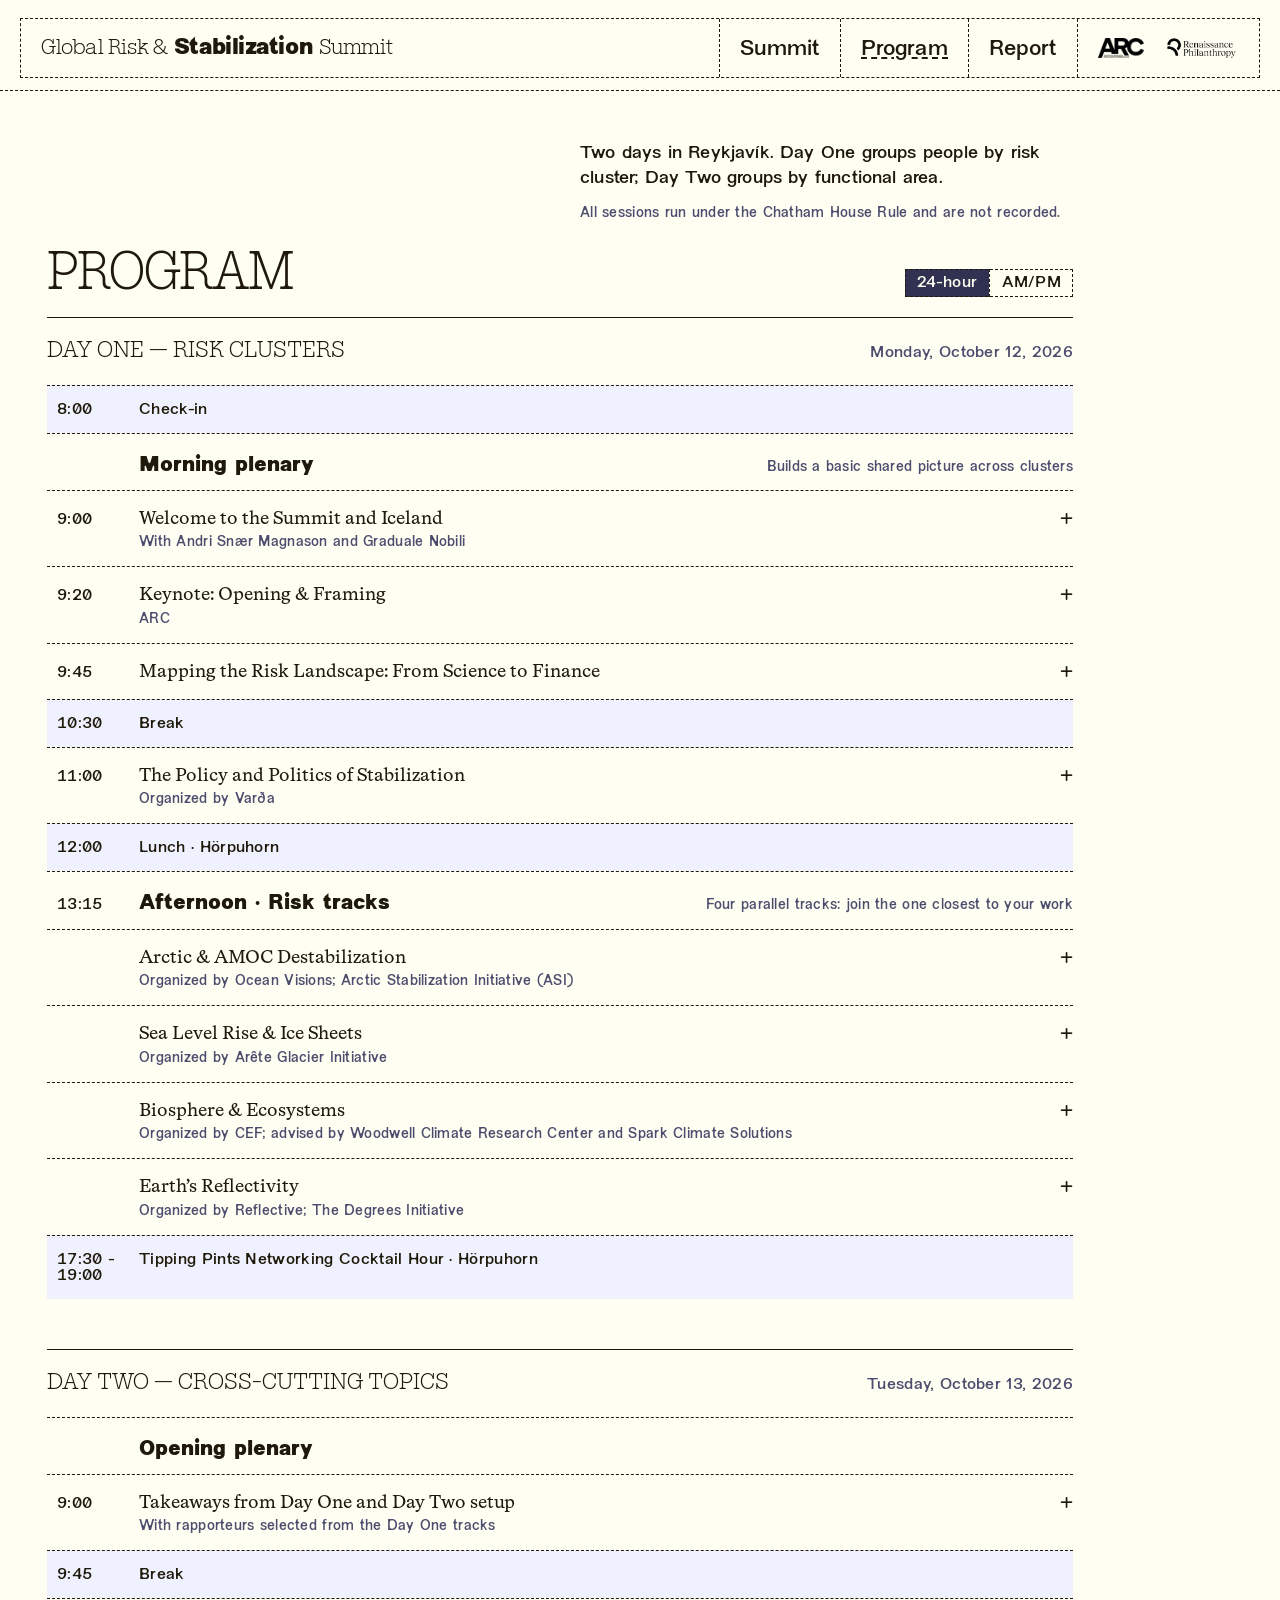
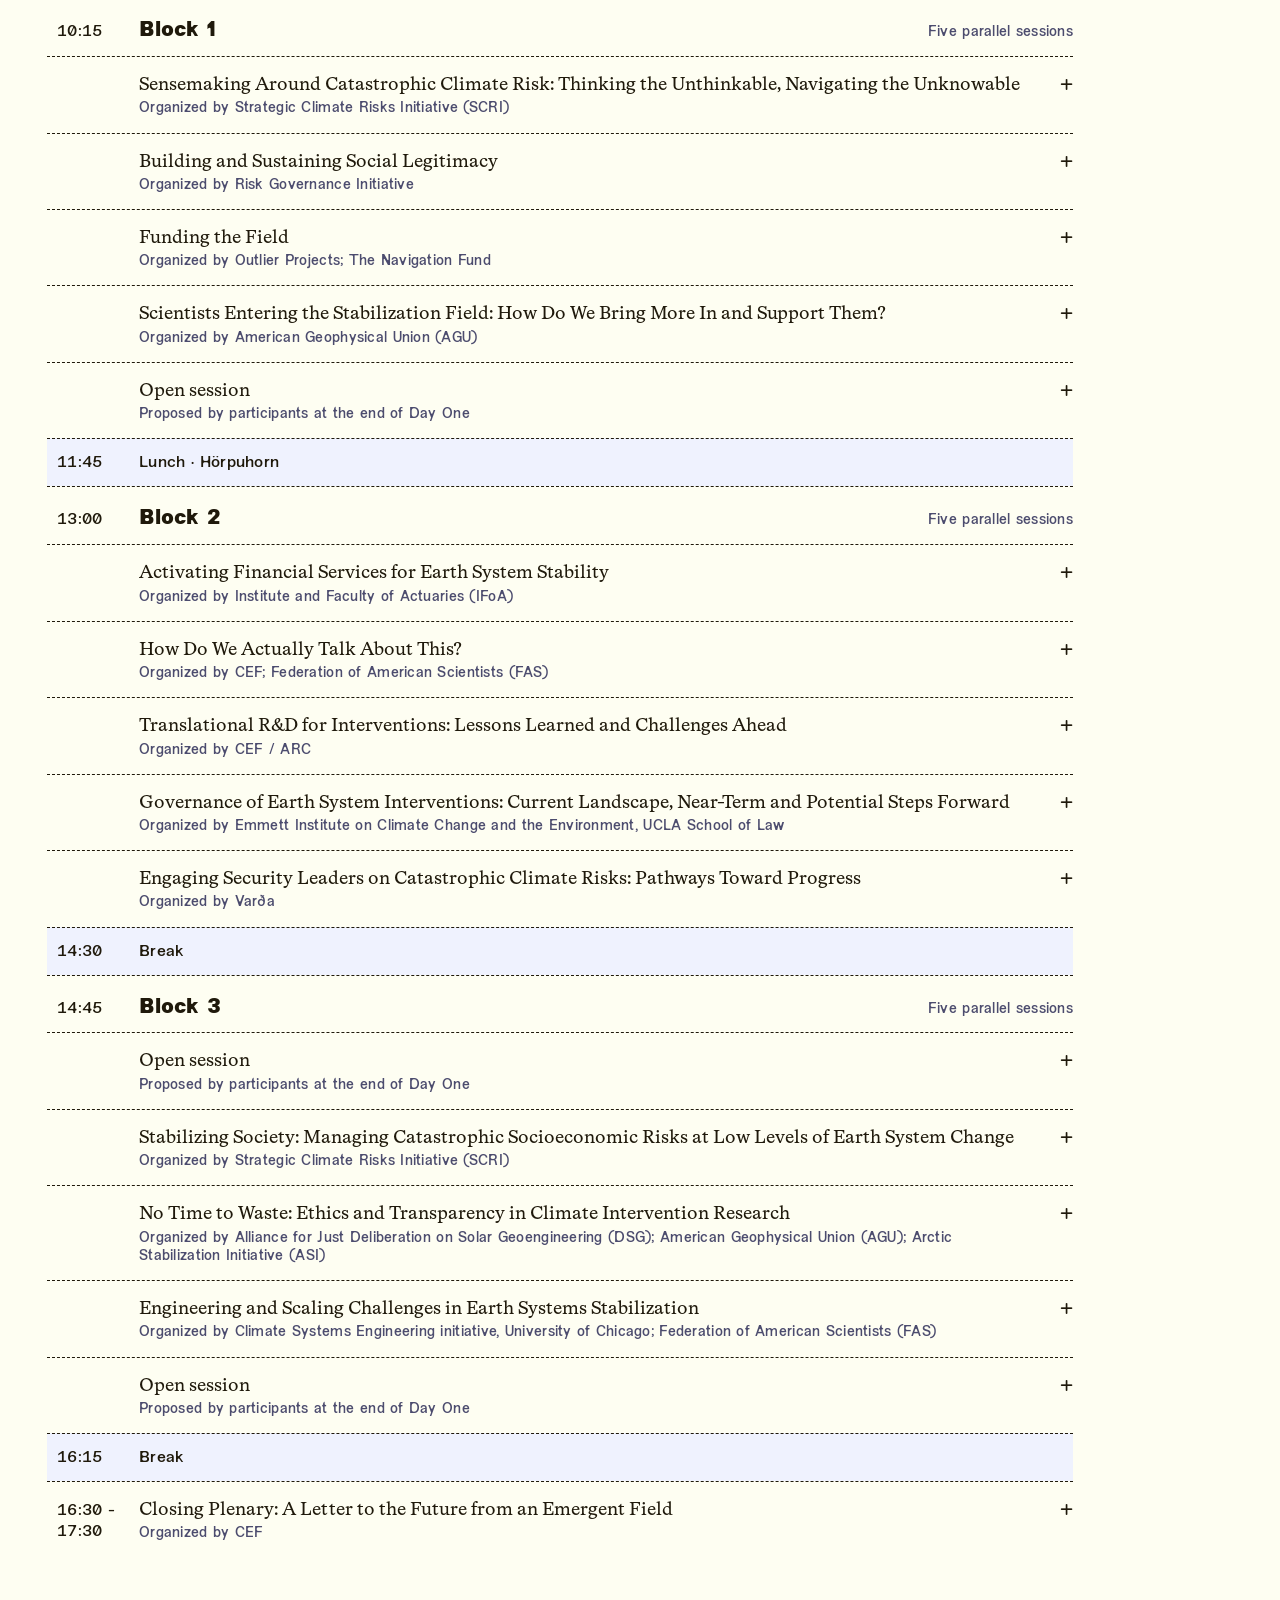
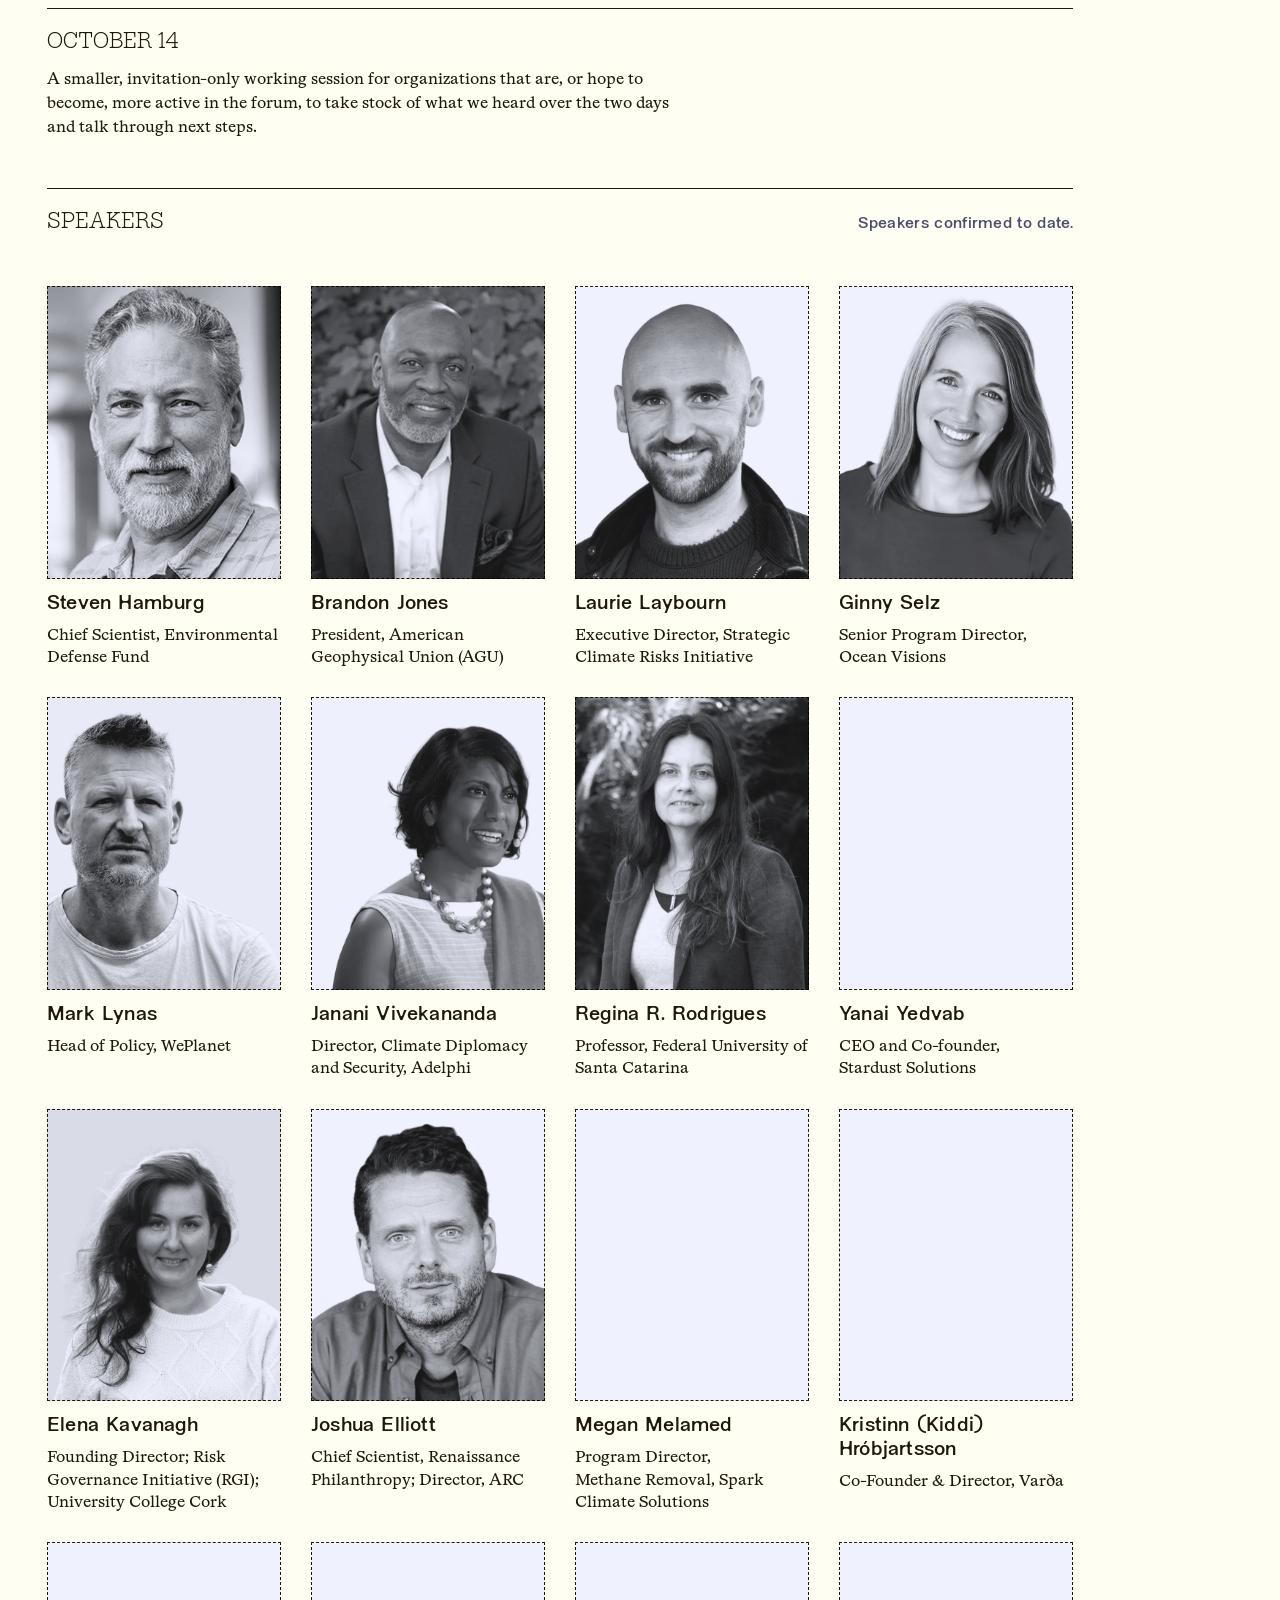
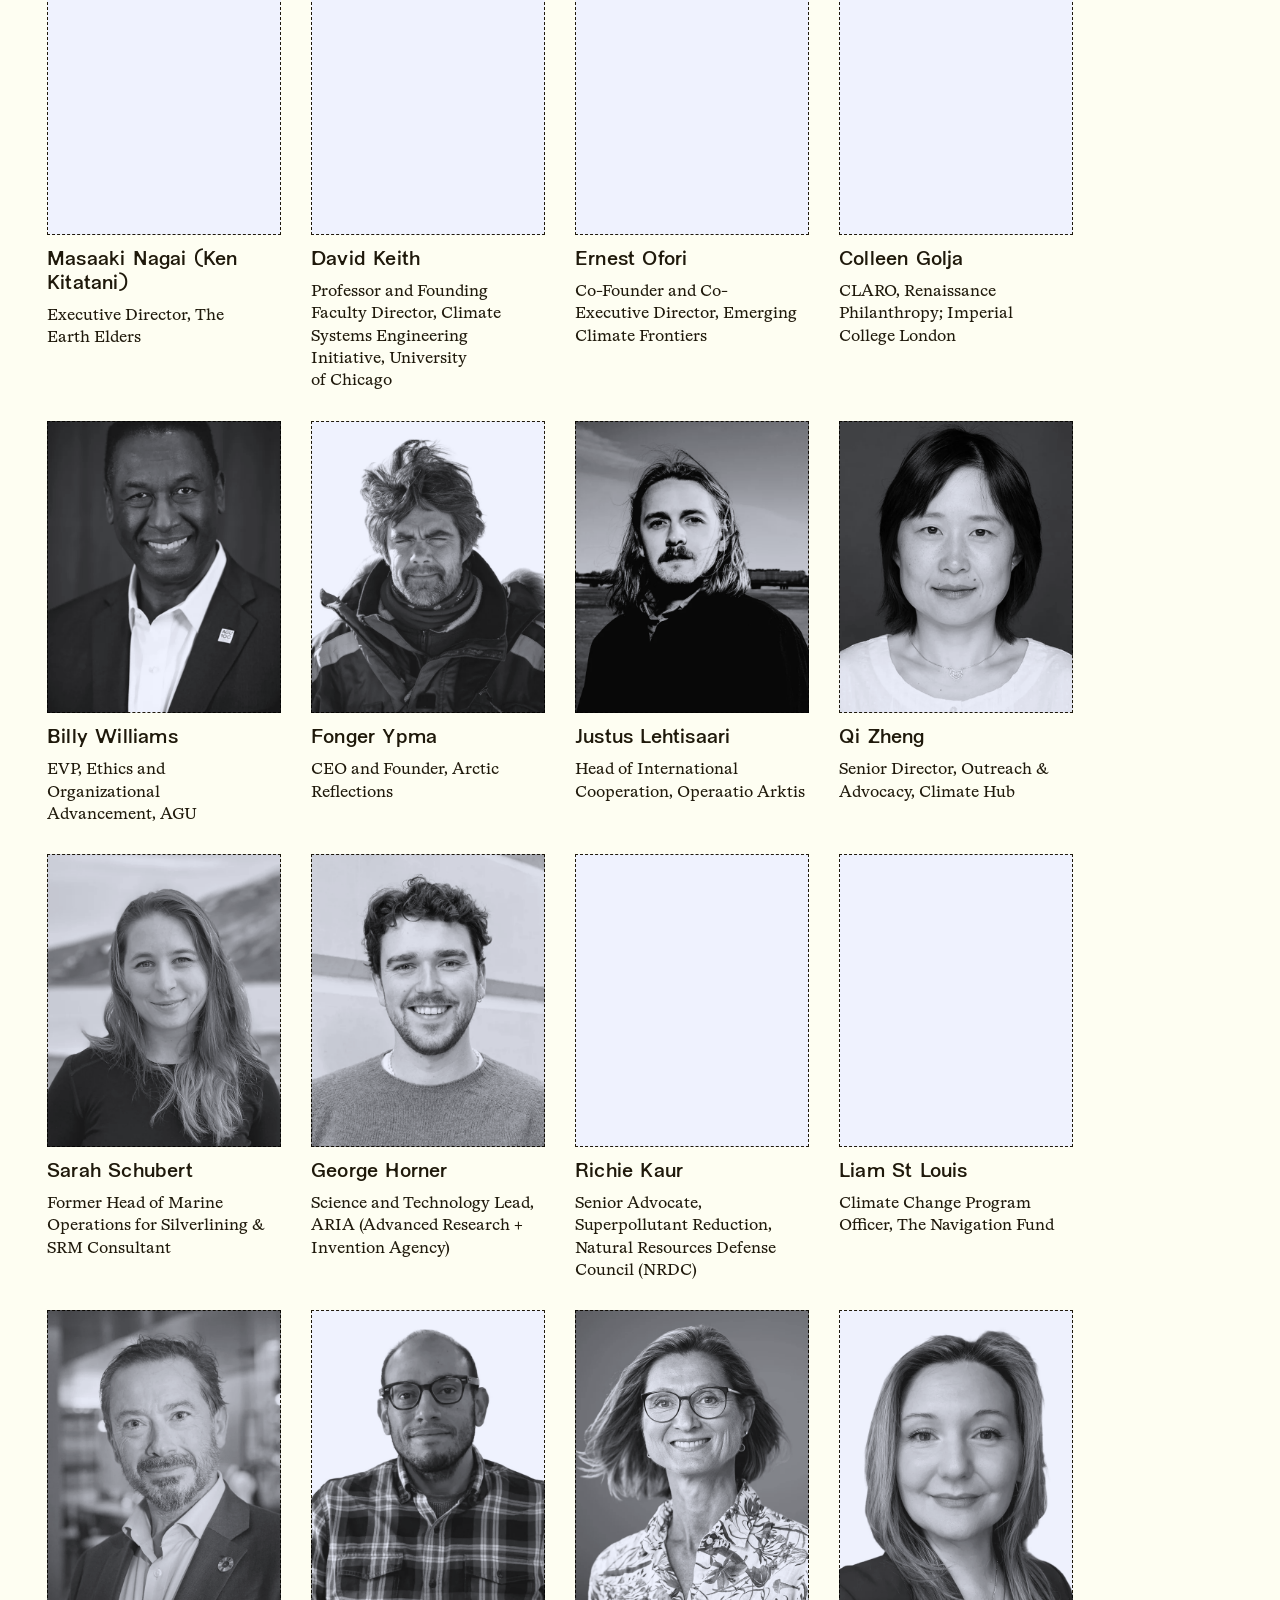
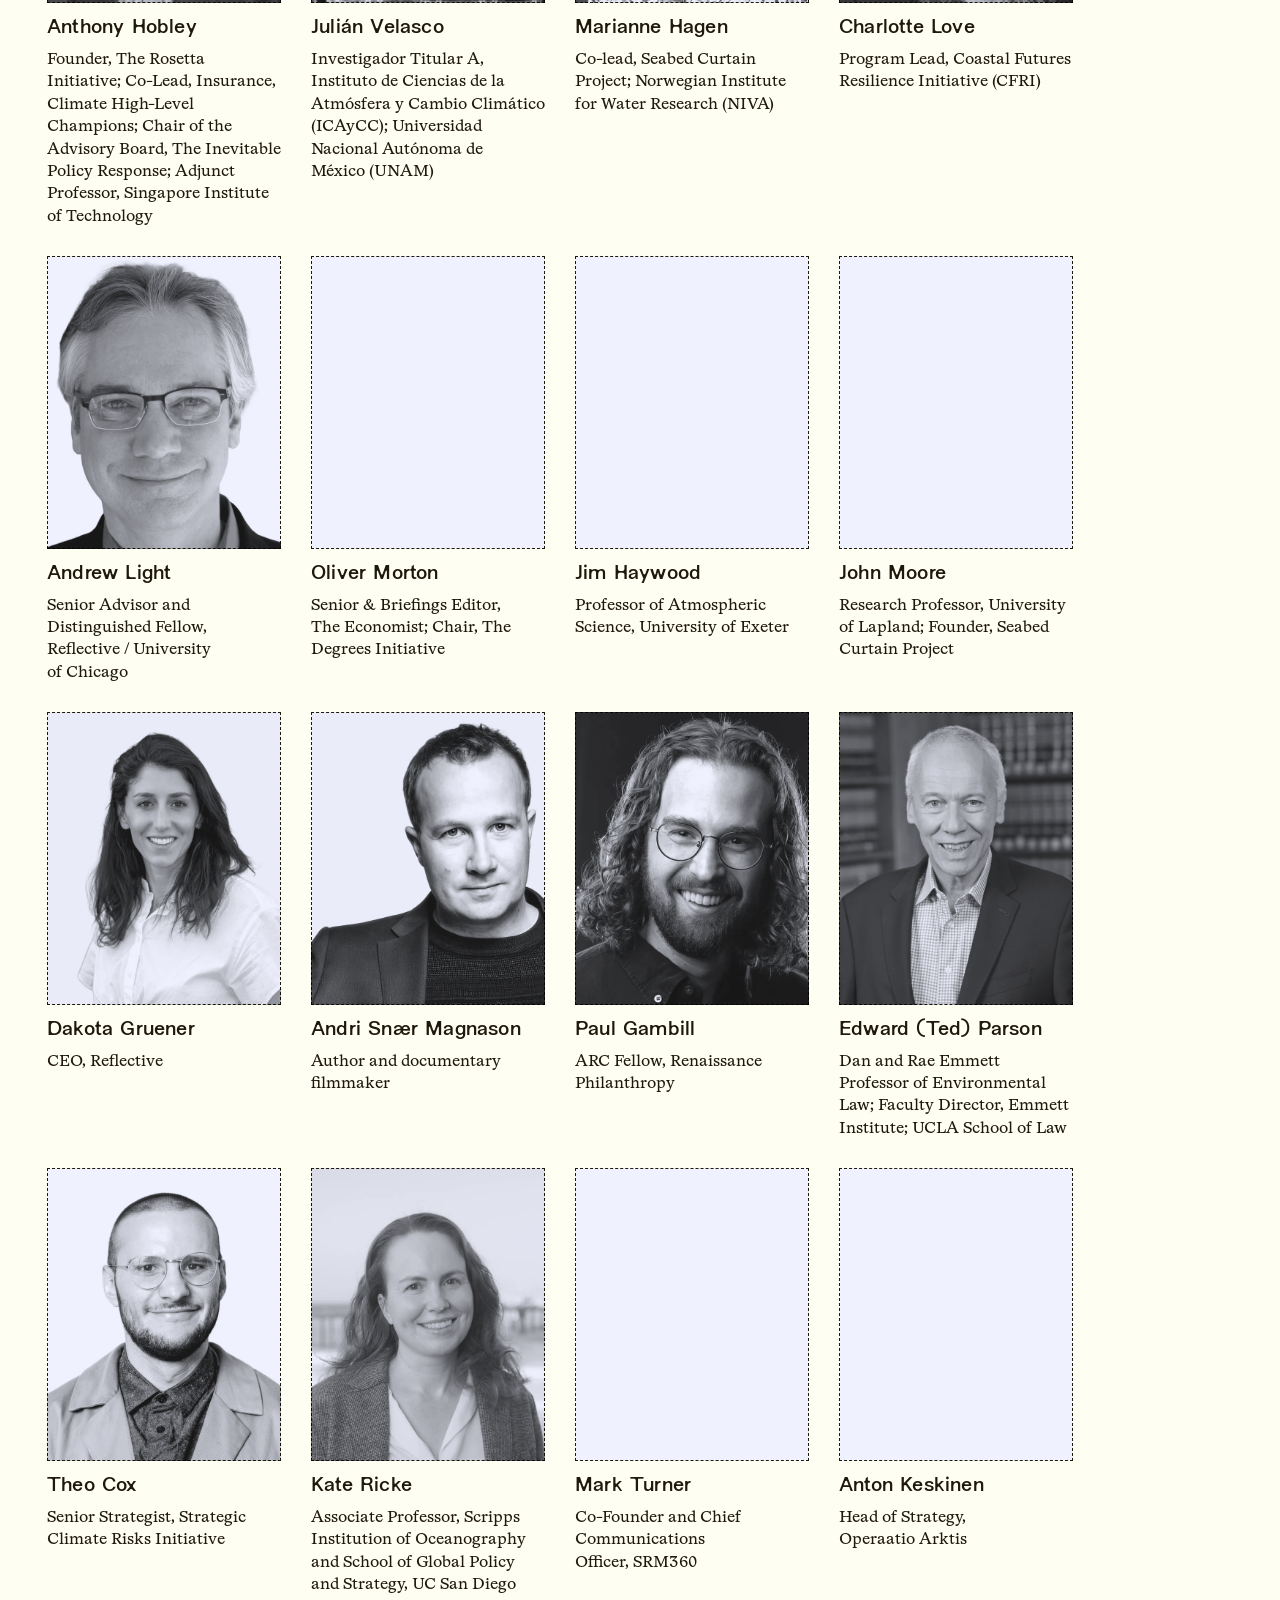
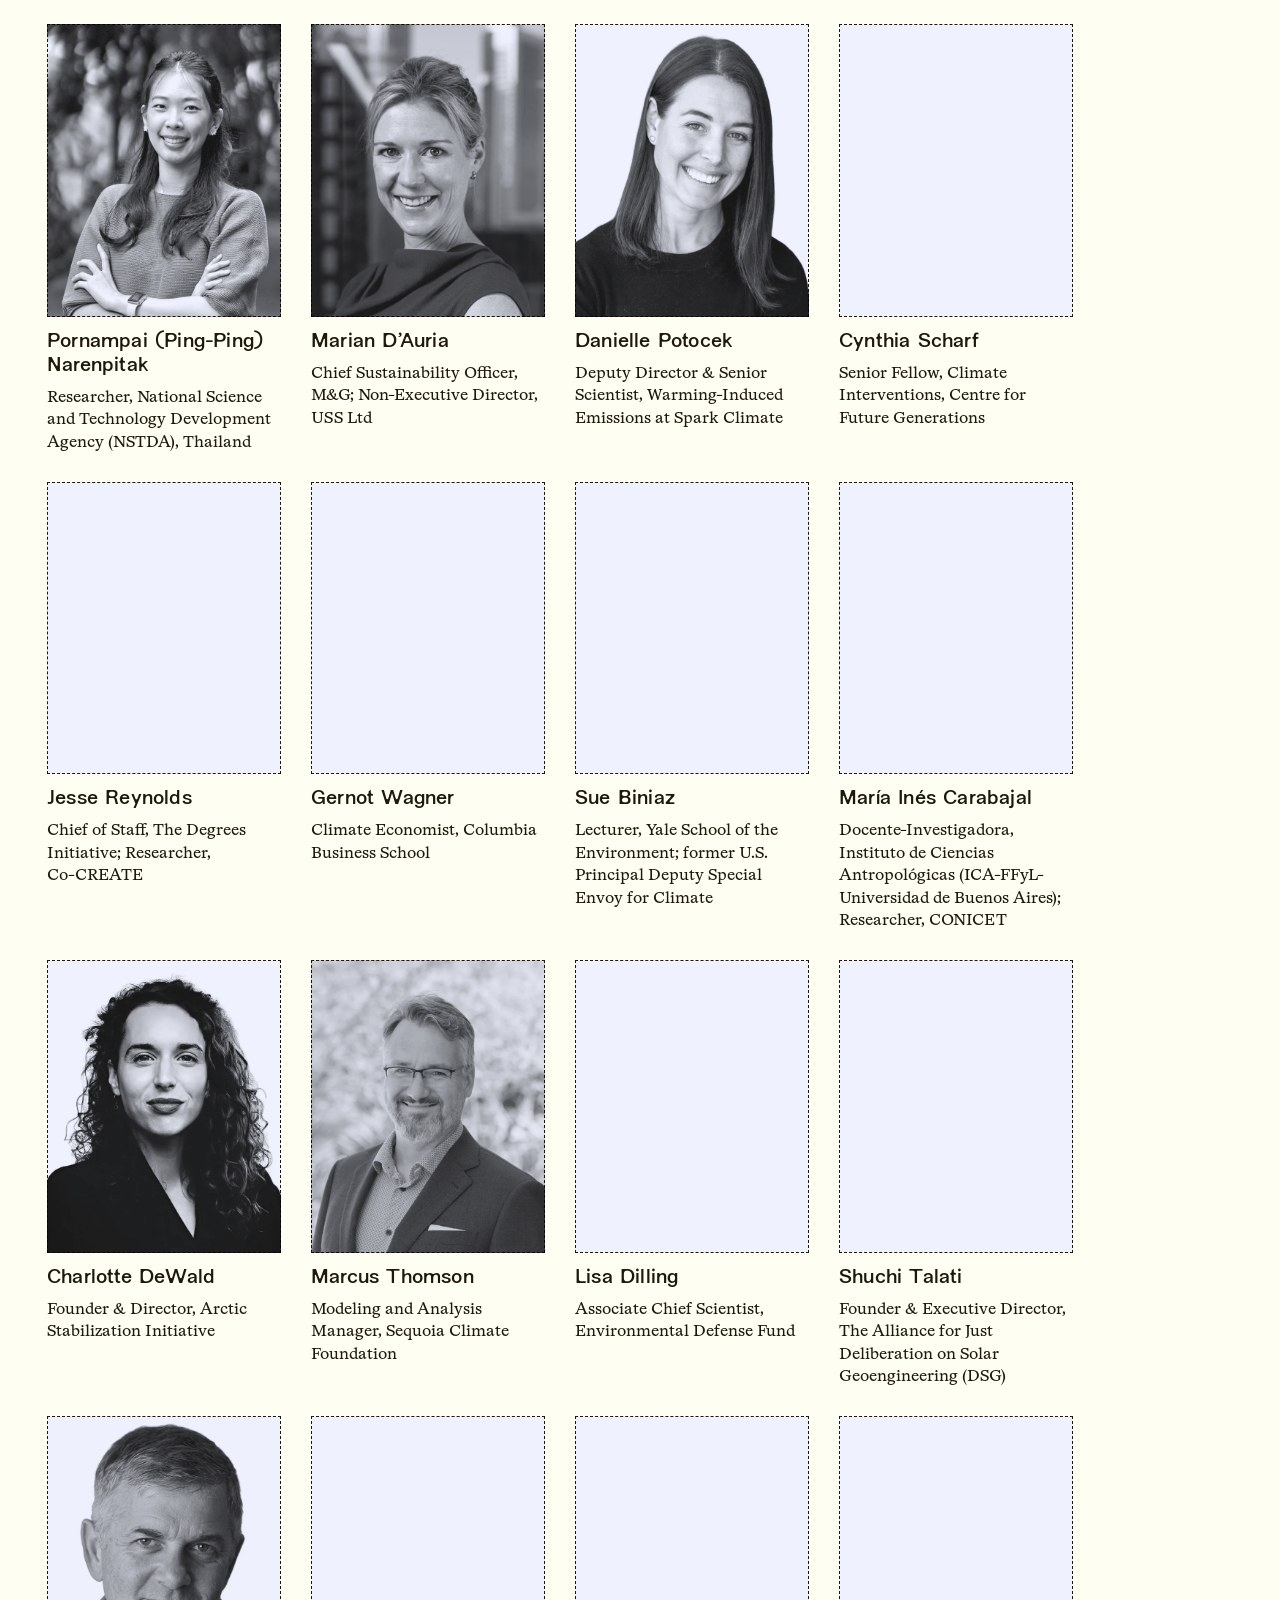
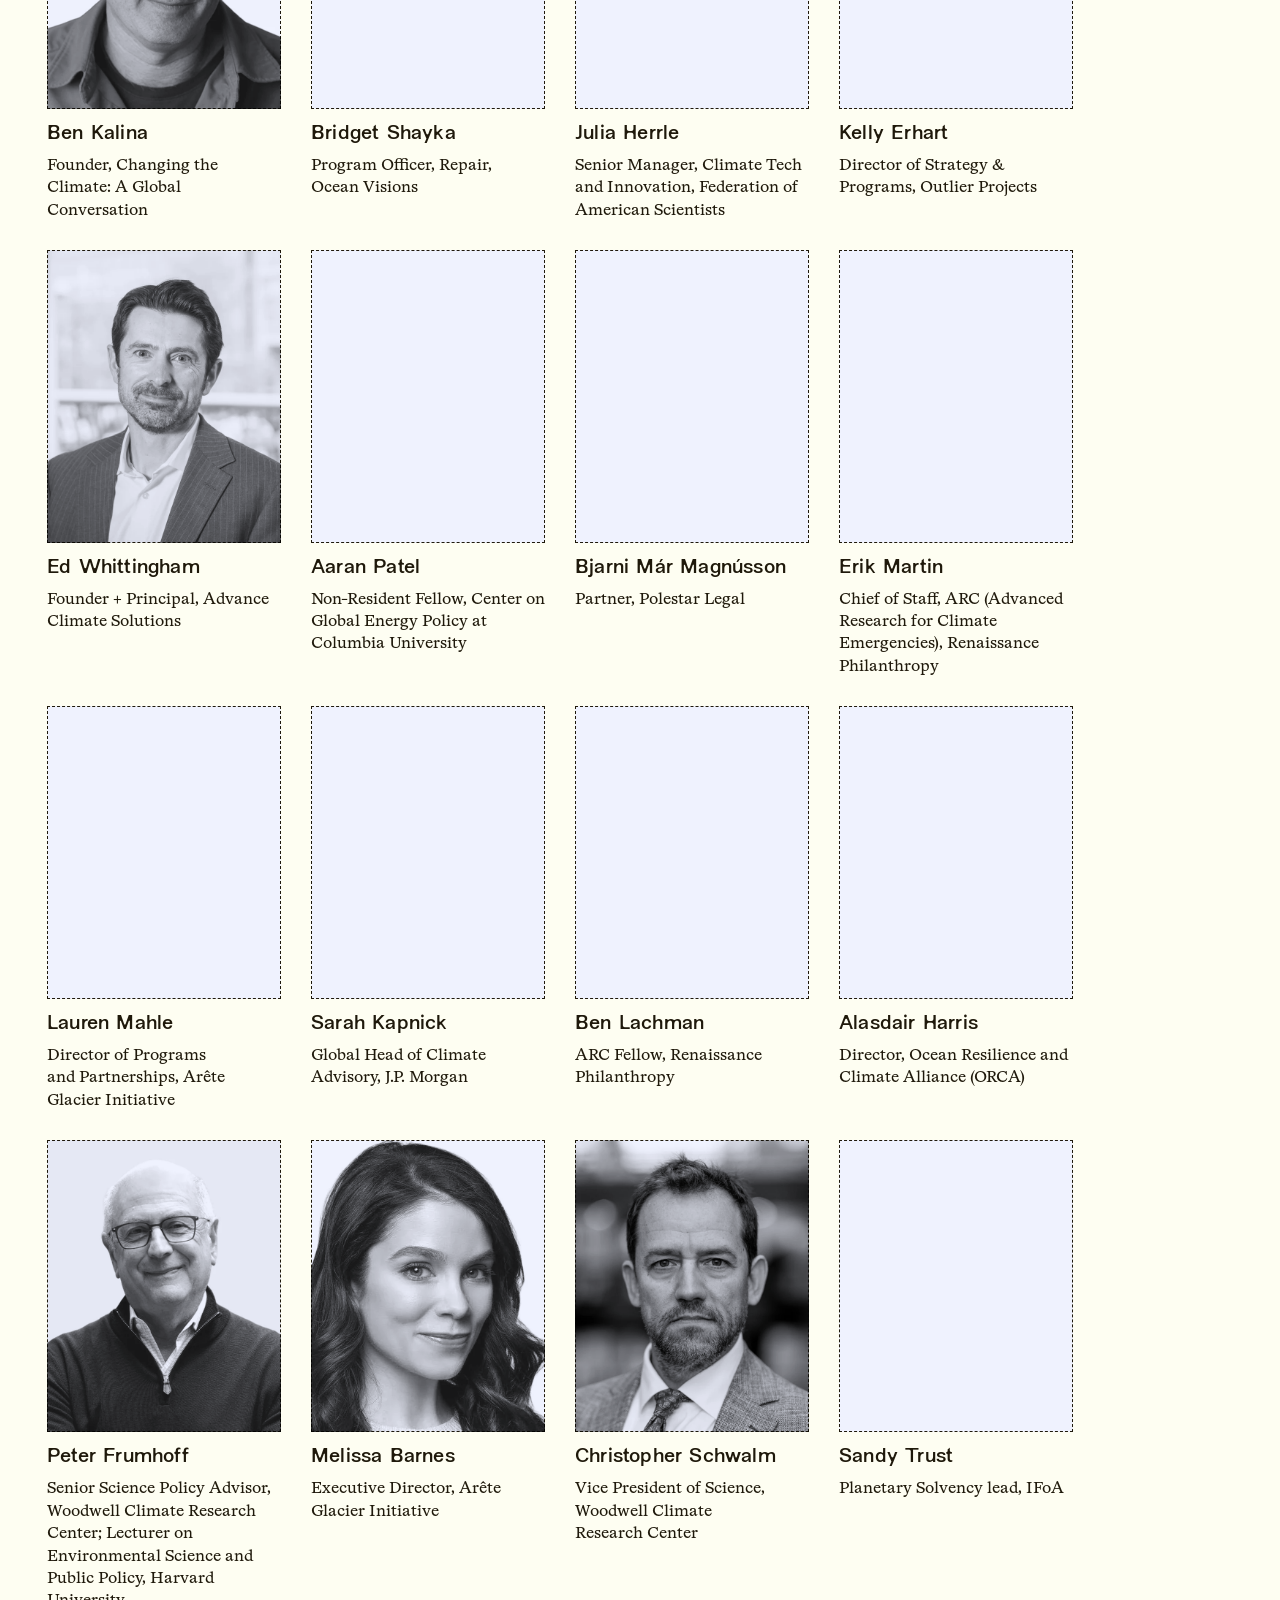
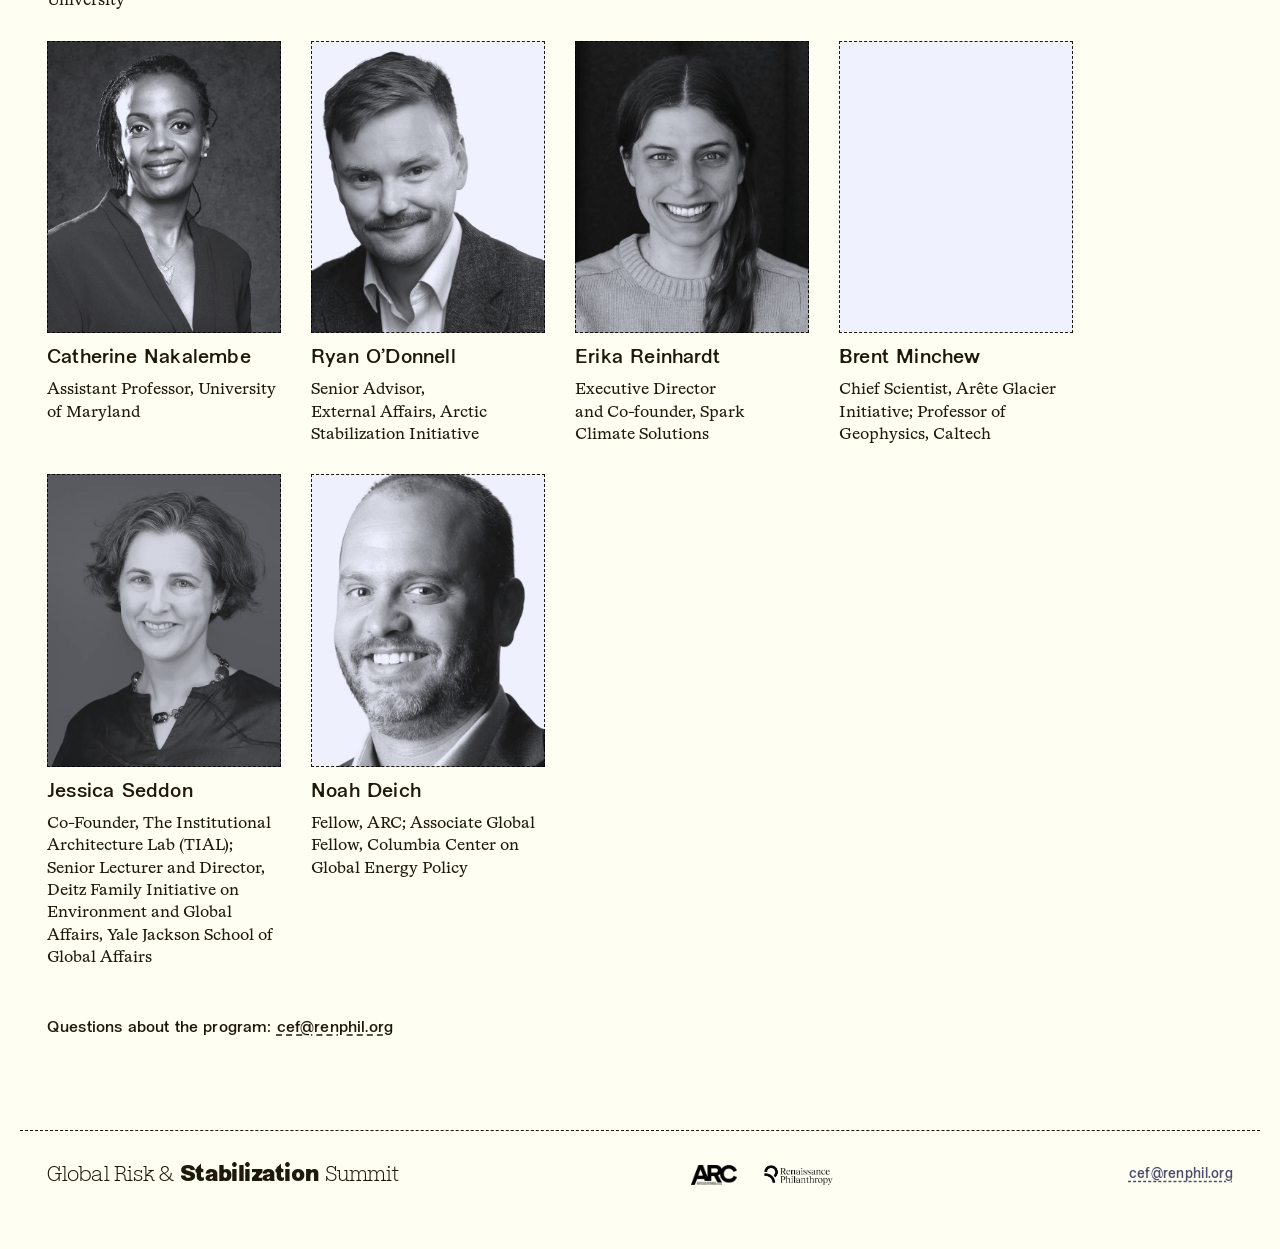
==== commit 49e1d40f: "Publish site build" ====
--- a/program/index.html
+++ b/program/index.html
@@ -98,7 +98,7 @@
         </span>
         <span class="session-sign">+</span>
       </button>
-      <div class="session-desc" id="desc-0-3-0" hidden><p class="session-room">Room: Norðurljós</p><p class="session-speakers">Moderator: <a href="#speaker-kristinn-hrobjartsson">Kristinn Hróbjartsson</a> · <a href="#speaker-andrew-light">Andrew Light</a> · <a href="#speaker-bjarni-mar-magnusson">Bjarni Már Magnússon</a> · <a href="#speaker-cynthia-scharf">Cynthia Scharf</a></p><p class="body-serif">A discussion among policymakers and policy thought leaders, exploring questions such as the comparative politics of where climate risk management is housed within domestic governments; the various multilateral arrangements for climate risk management and stabilization; and stabilization challenges in hard governance in the years ahead</p></div>
+      <div class="session-desc" id="desc-0-3-0" hidden><p class="session-room">Room: Norðurljós</p><p class="session-speakers">Moderator: <a href="#speaker-kristinn-hrobjartsson">Kristinn Hróbjartsson</a> · <a href="#speaker-andrew-light">Andrew Light</a> · <a href="#speaker-bjarni-mar-magnusson">Bjarni Már Magnússon</a> · <a href="#speaker-cynthia-scharf">Cynthia Scharf</a> · <a href="#speaker-qi-zheng">Qi Zheng</a></p><p class="body-serif">A discussion among policymakers and policy thought leaders, exploring questions such as the comparative politics of where climate risk management is housed within domestic governments; the various multilateral arrangements for climate risk management and stabilization; and stabilization challenges in hard governance in the years ahead</p></div>
     </div>
       </div>
 <div class="break-row"><span class="break-time">12:00</span><span class="break-label">Lunch<span class="break-room"> · Hörpuhorn</span></span></div>
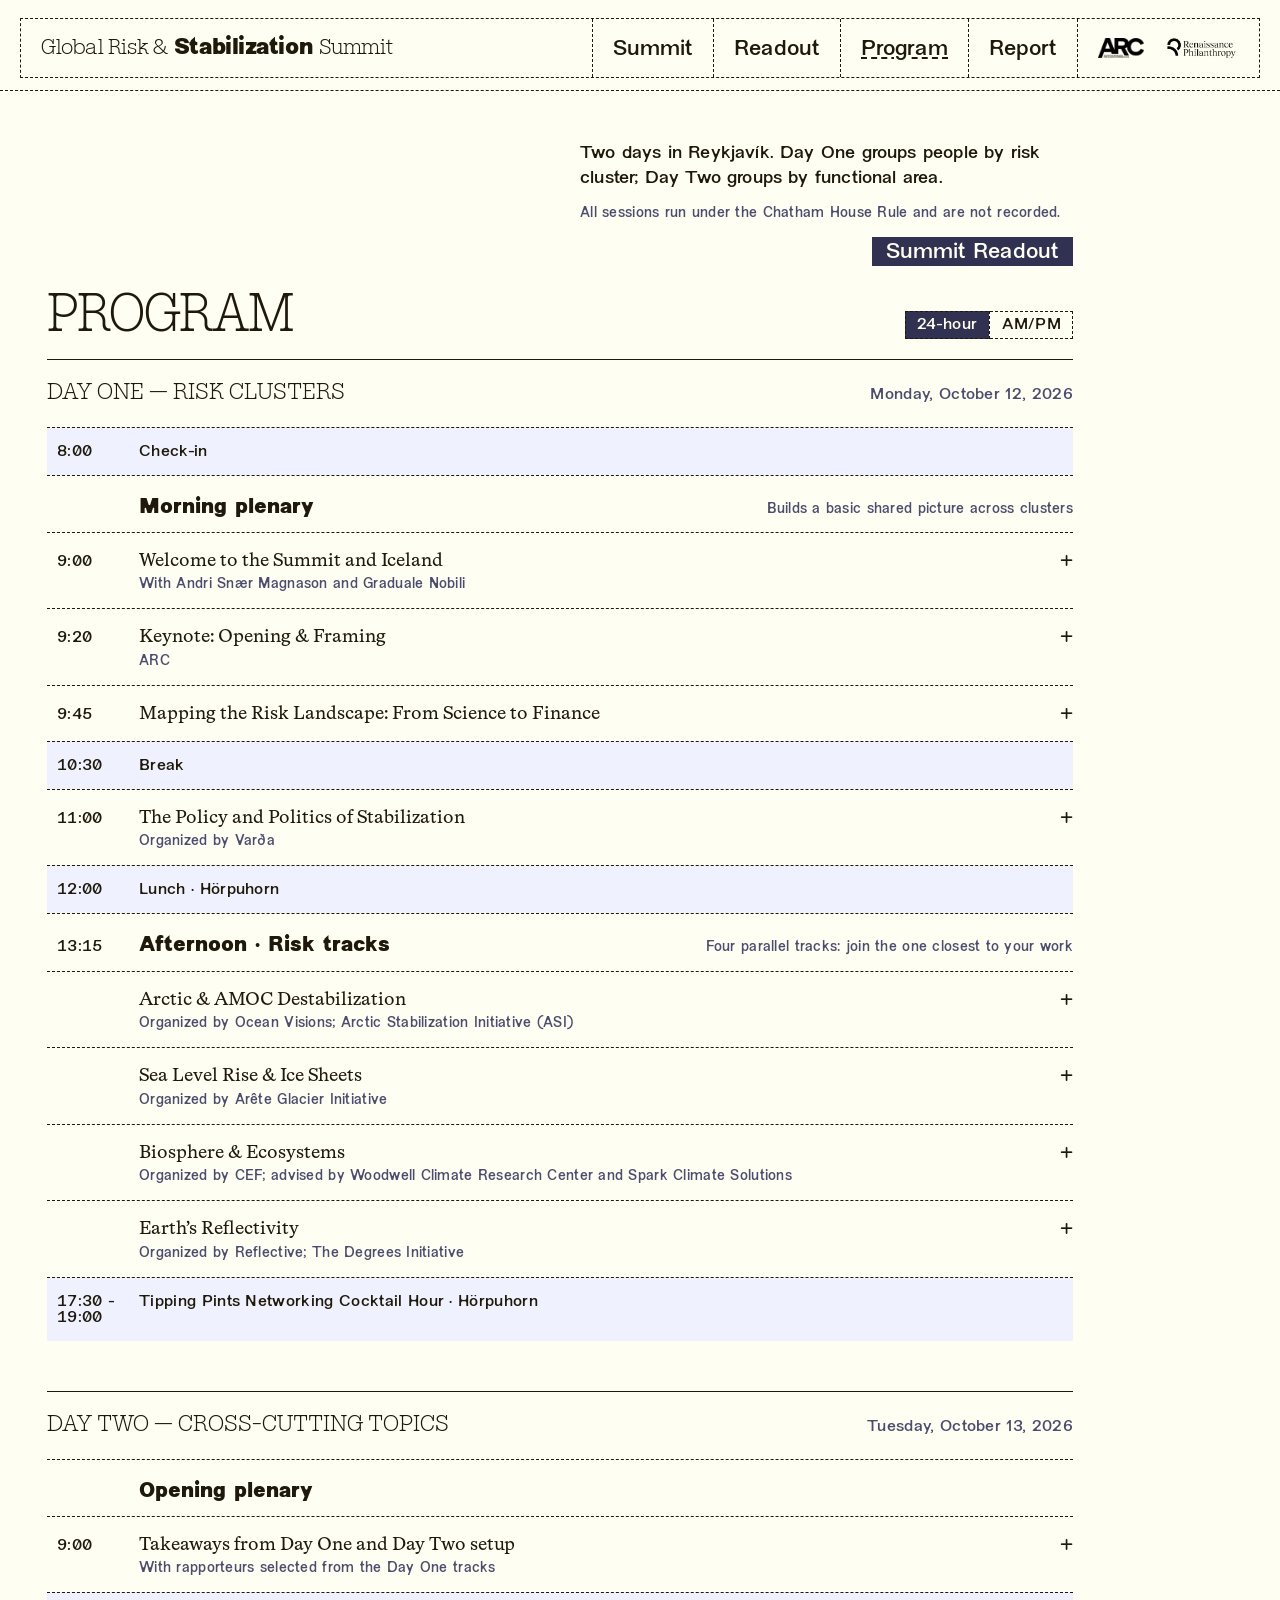
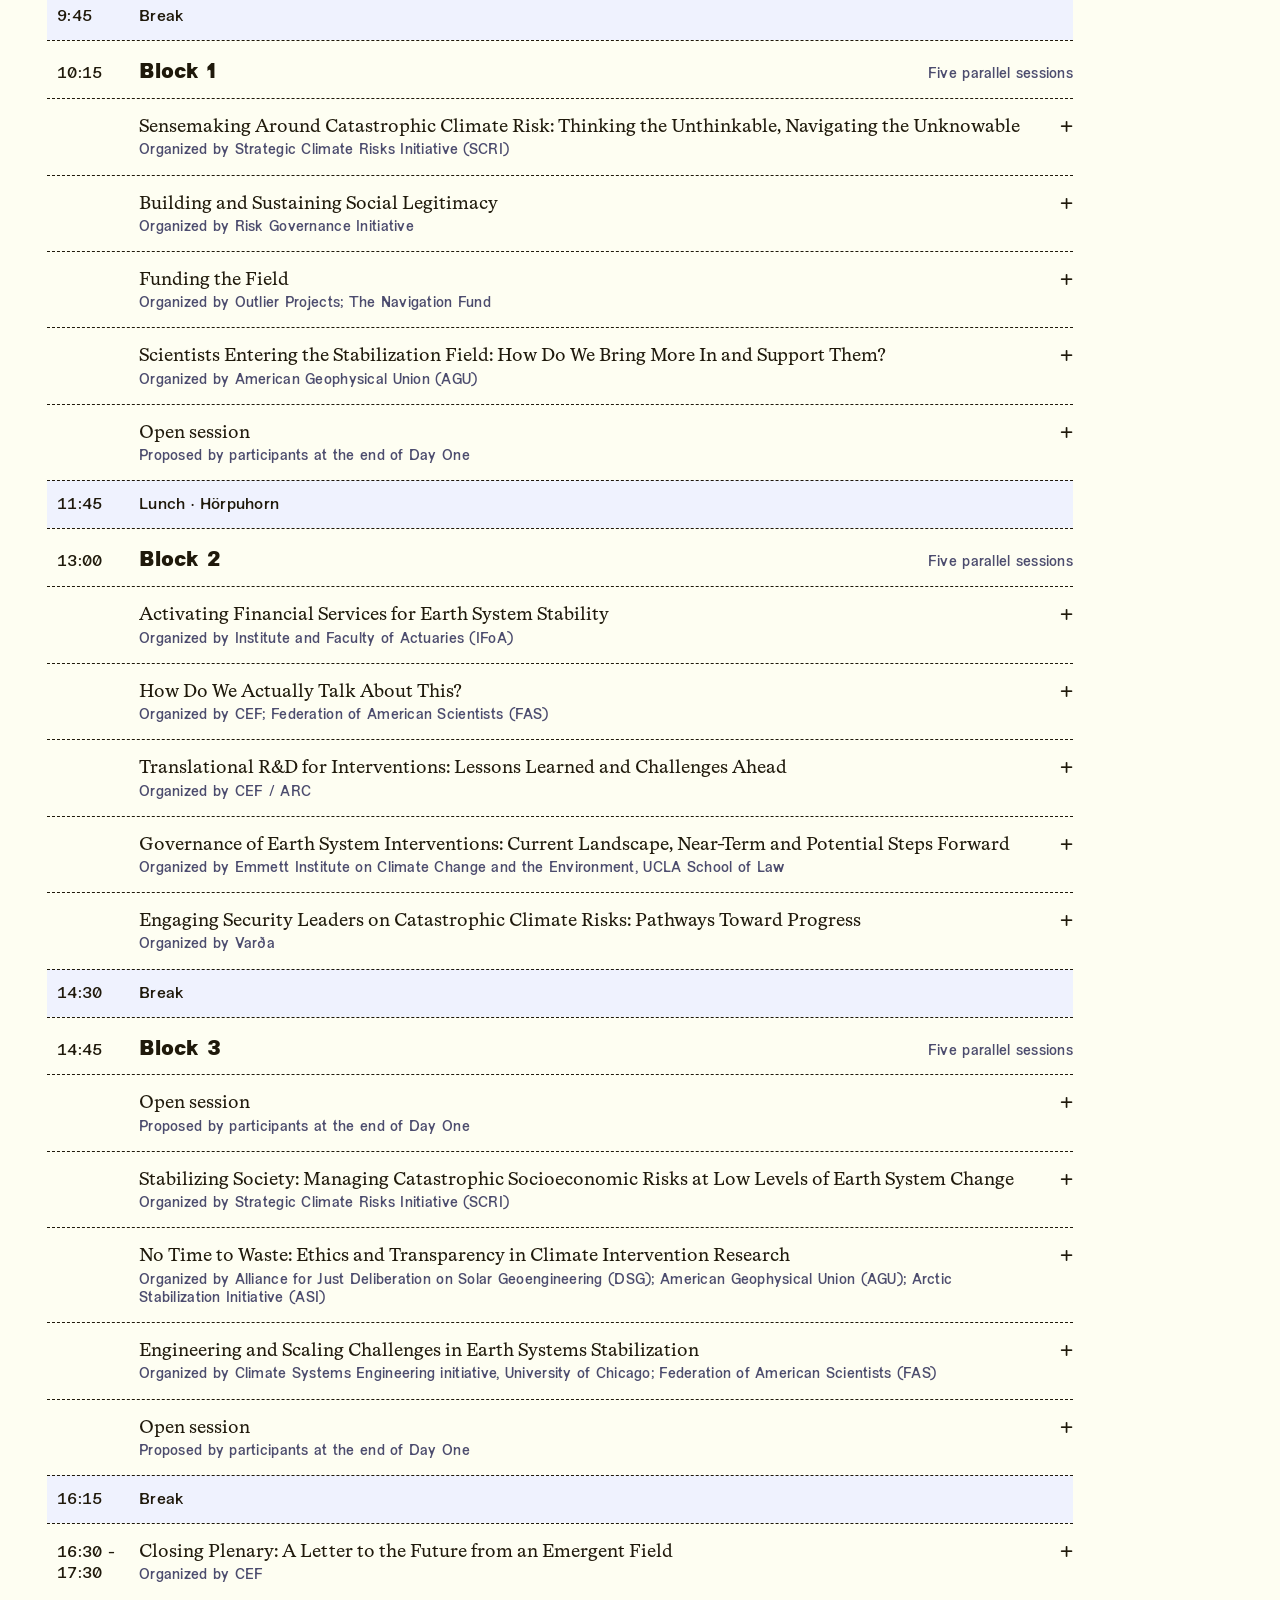
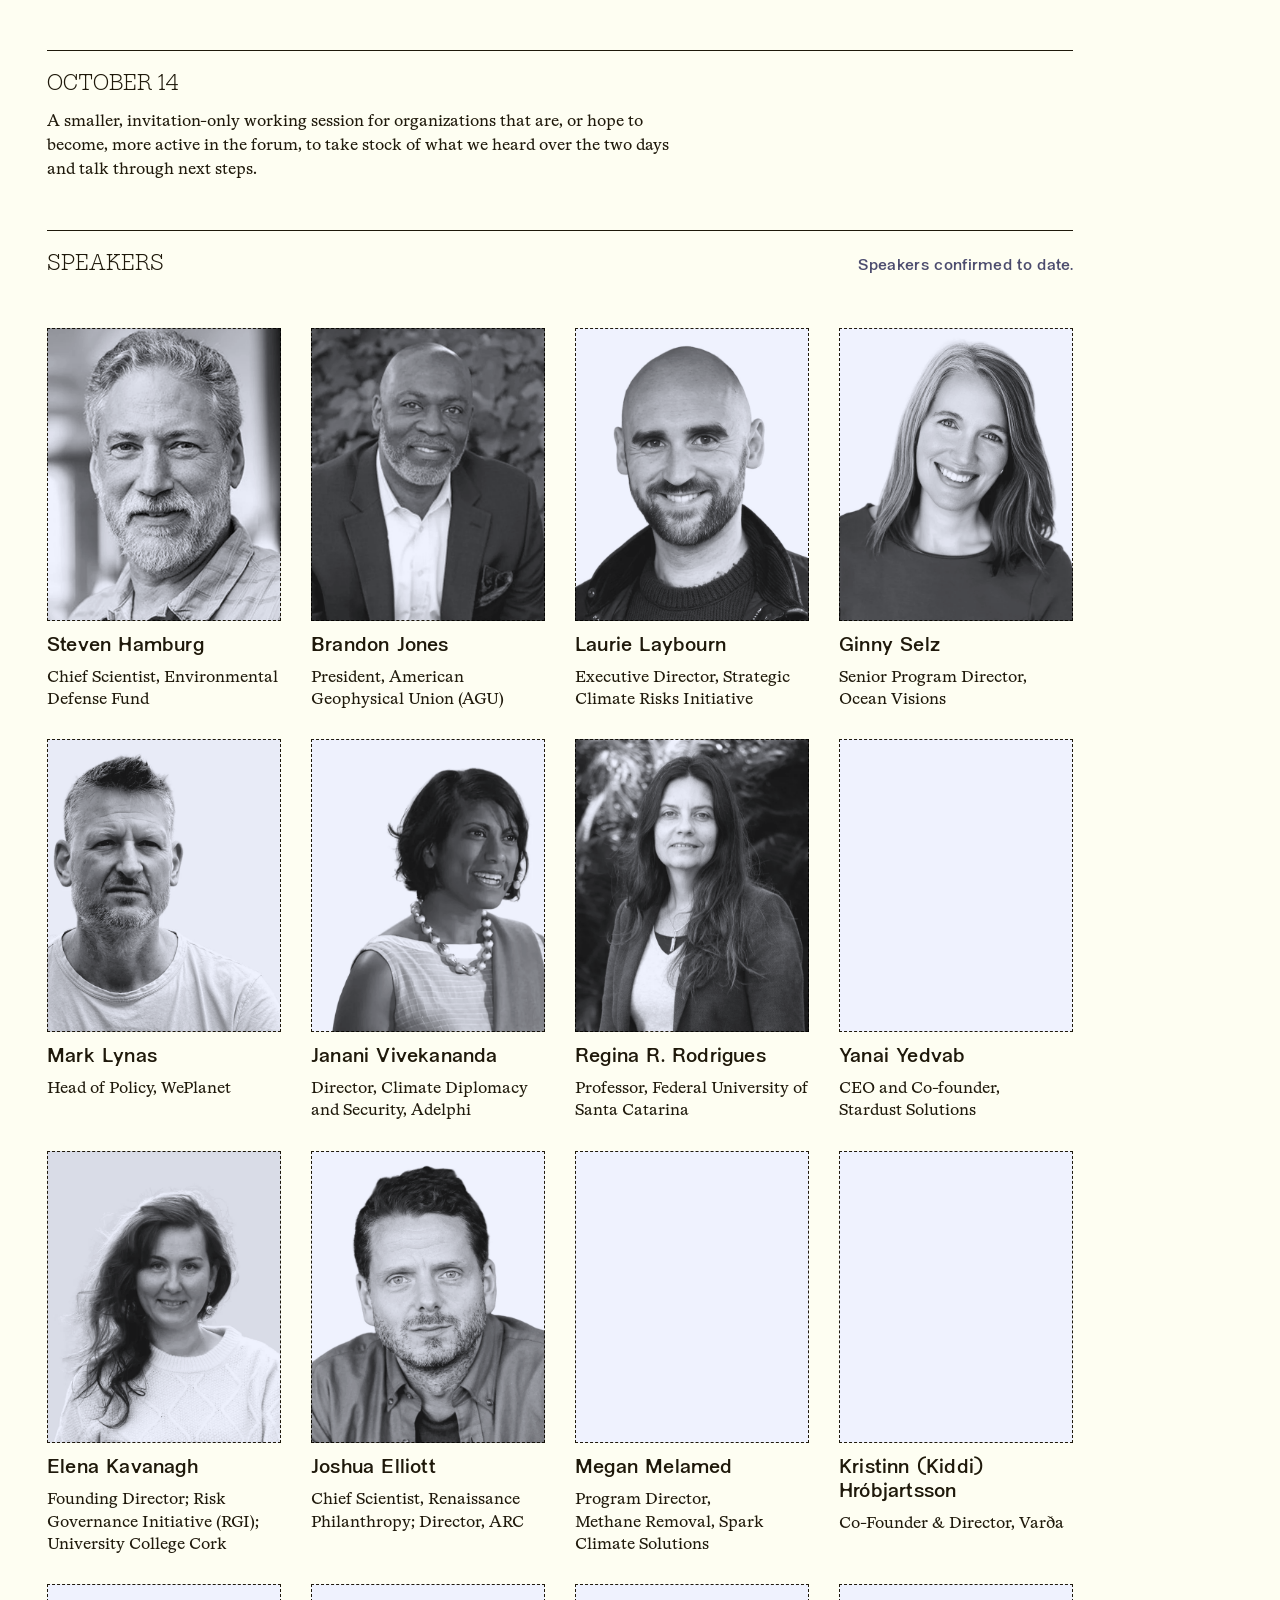
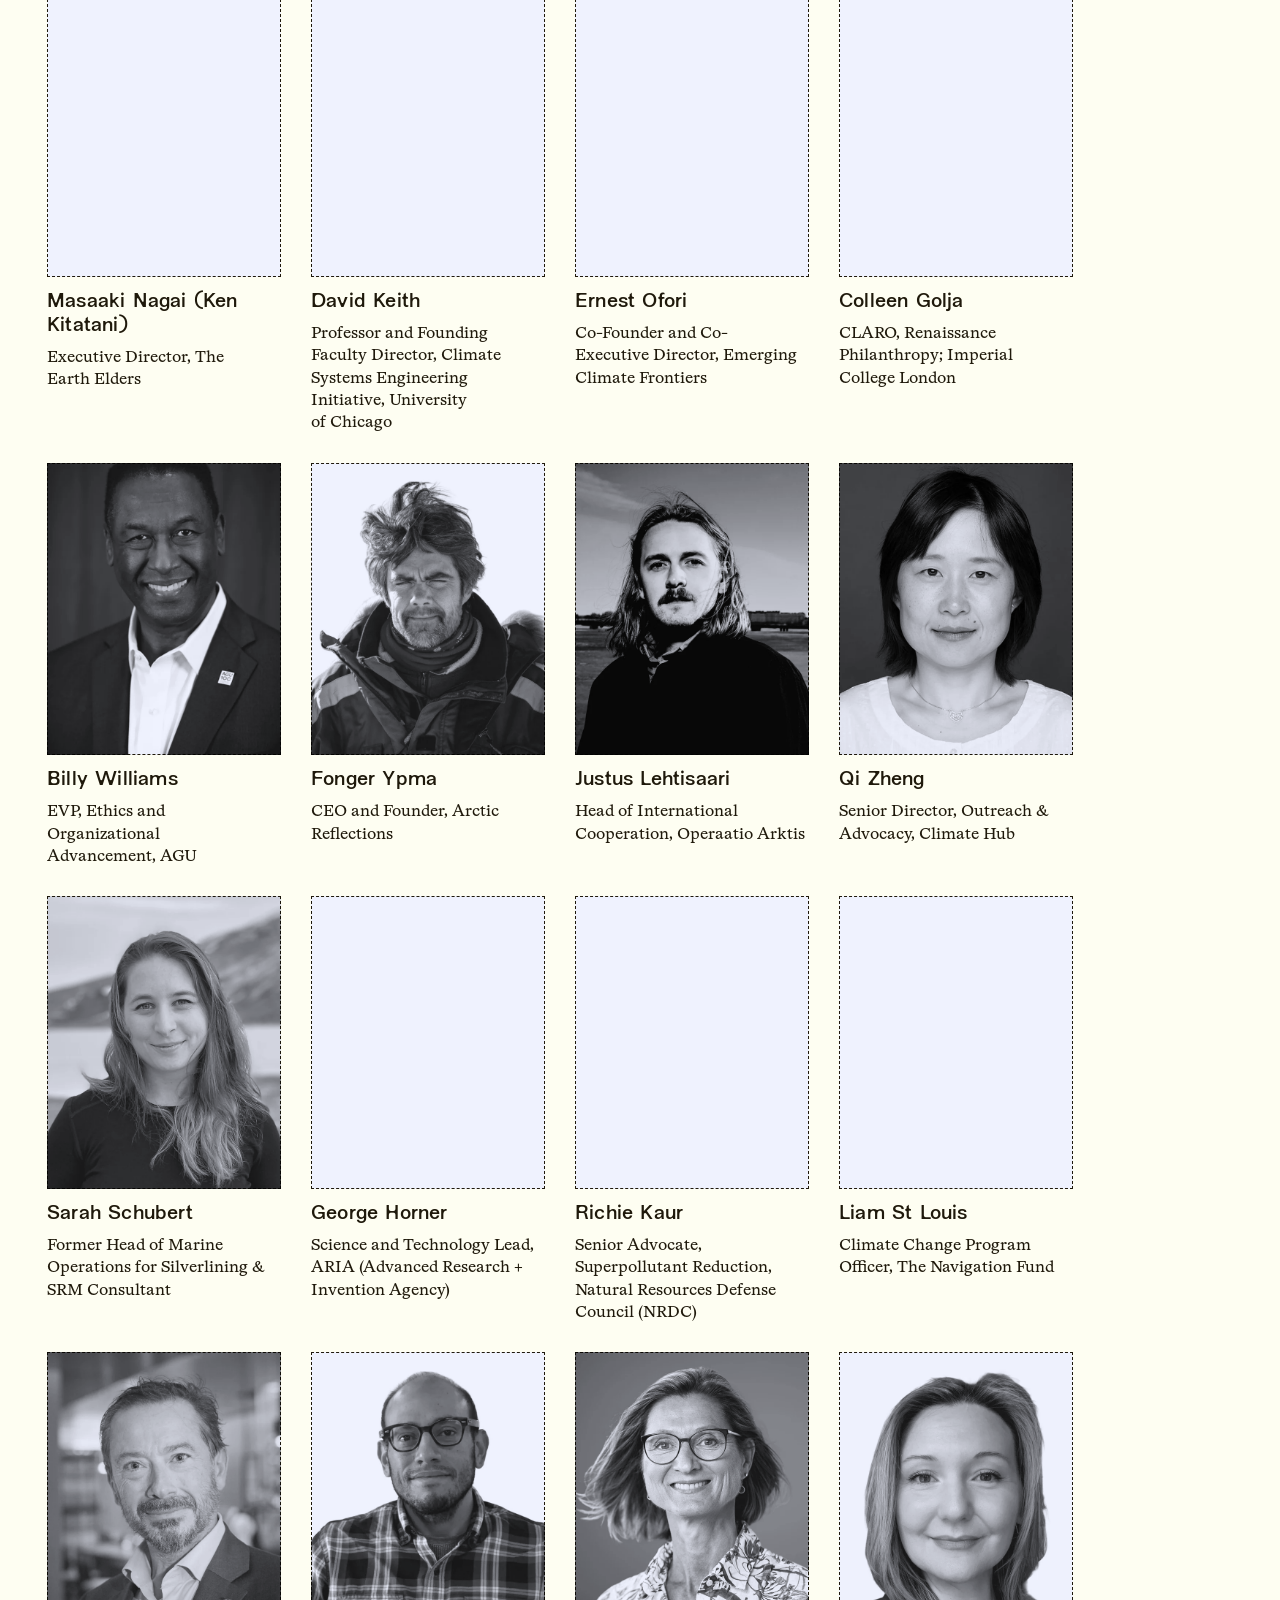
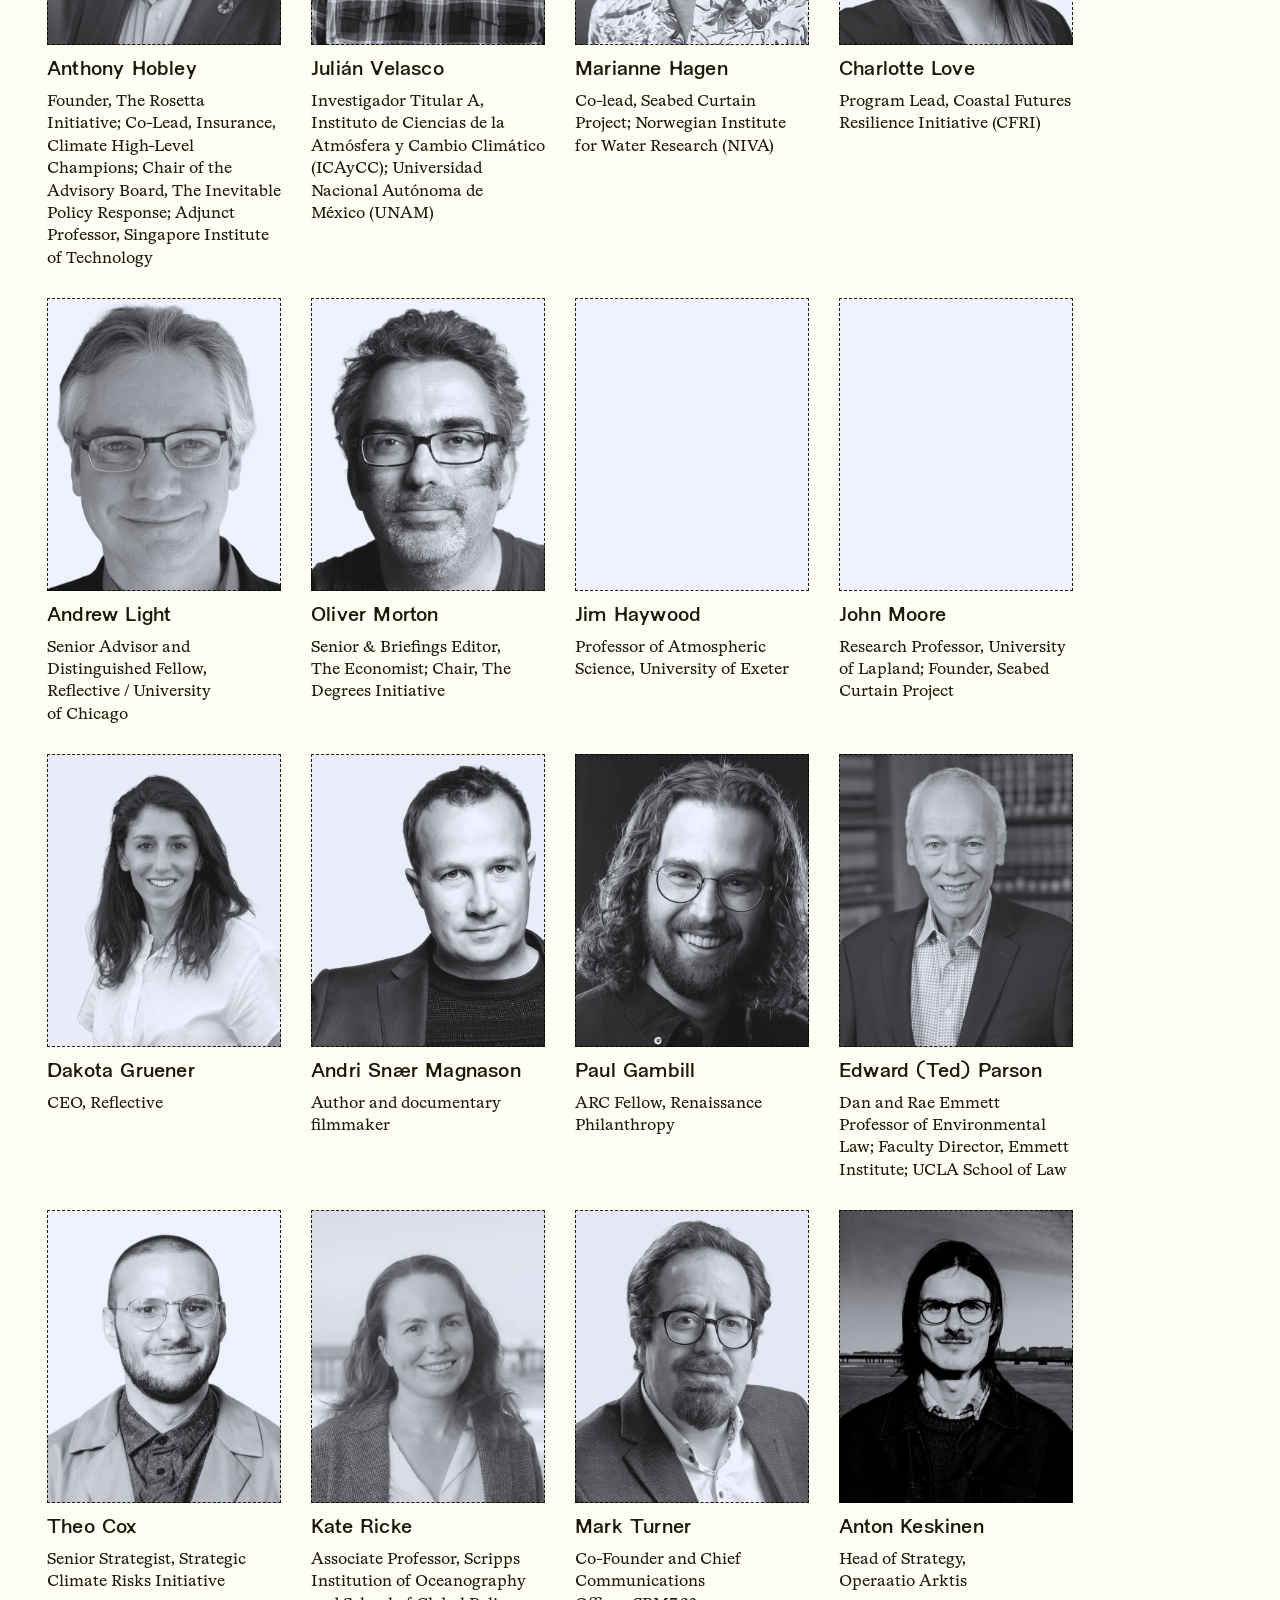
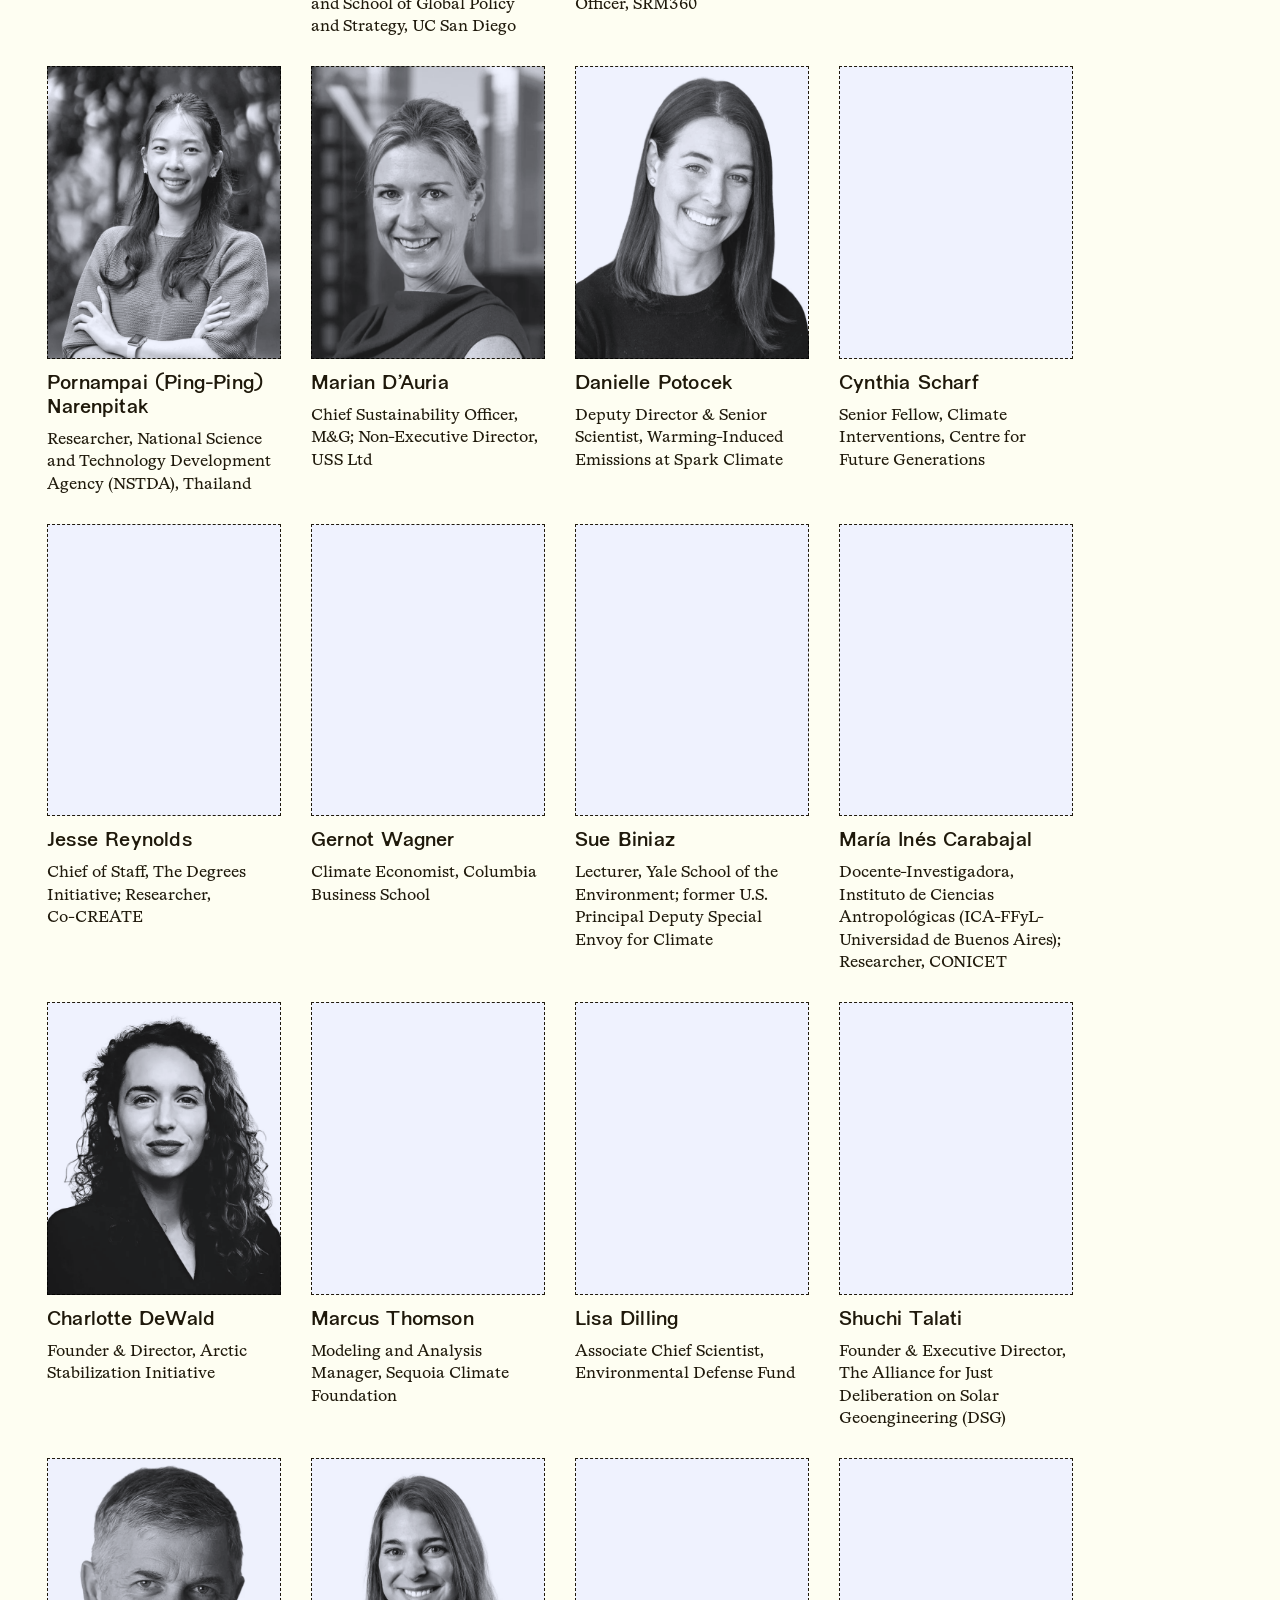
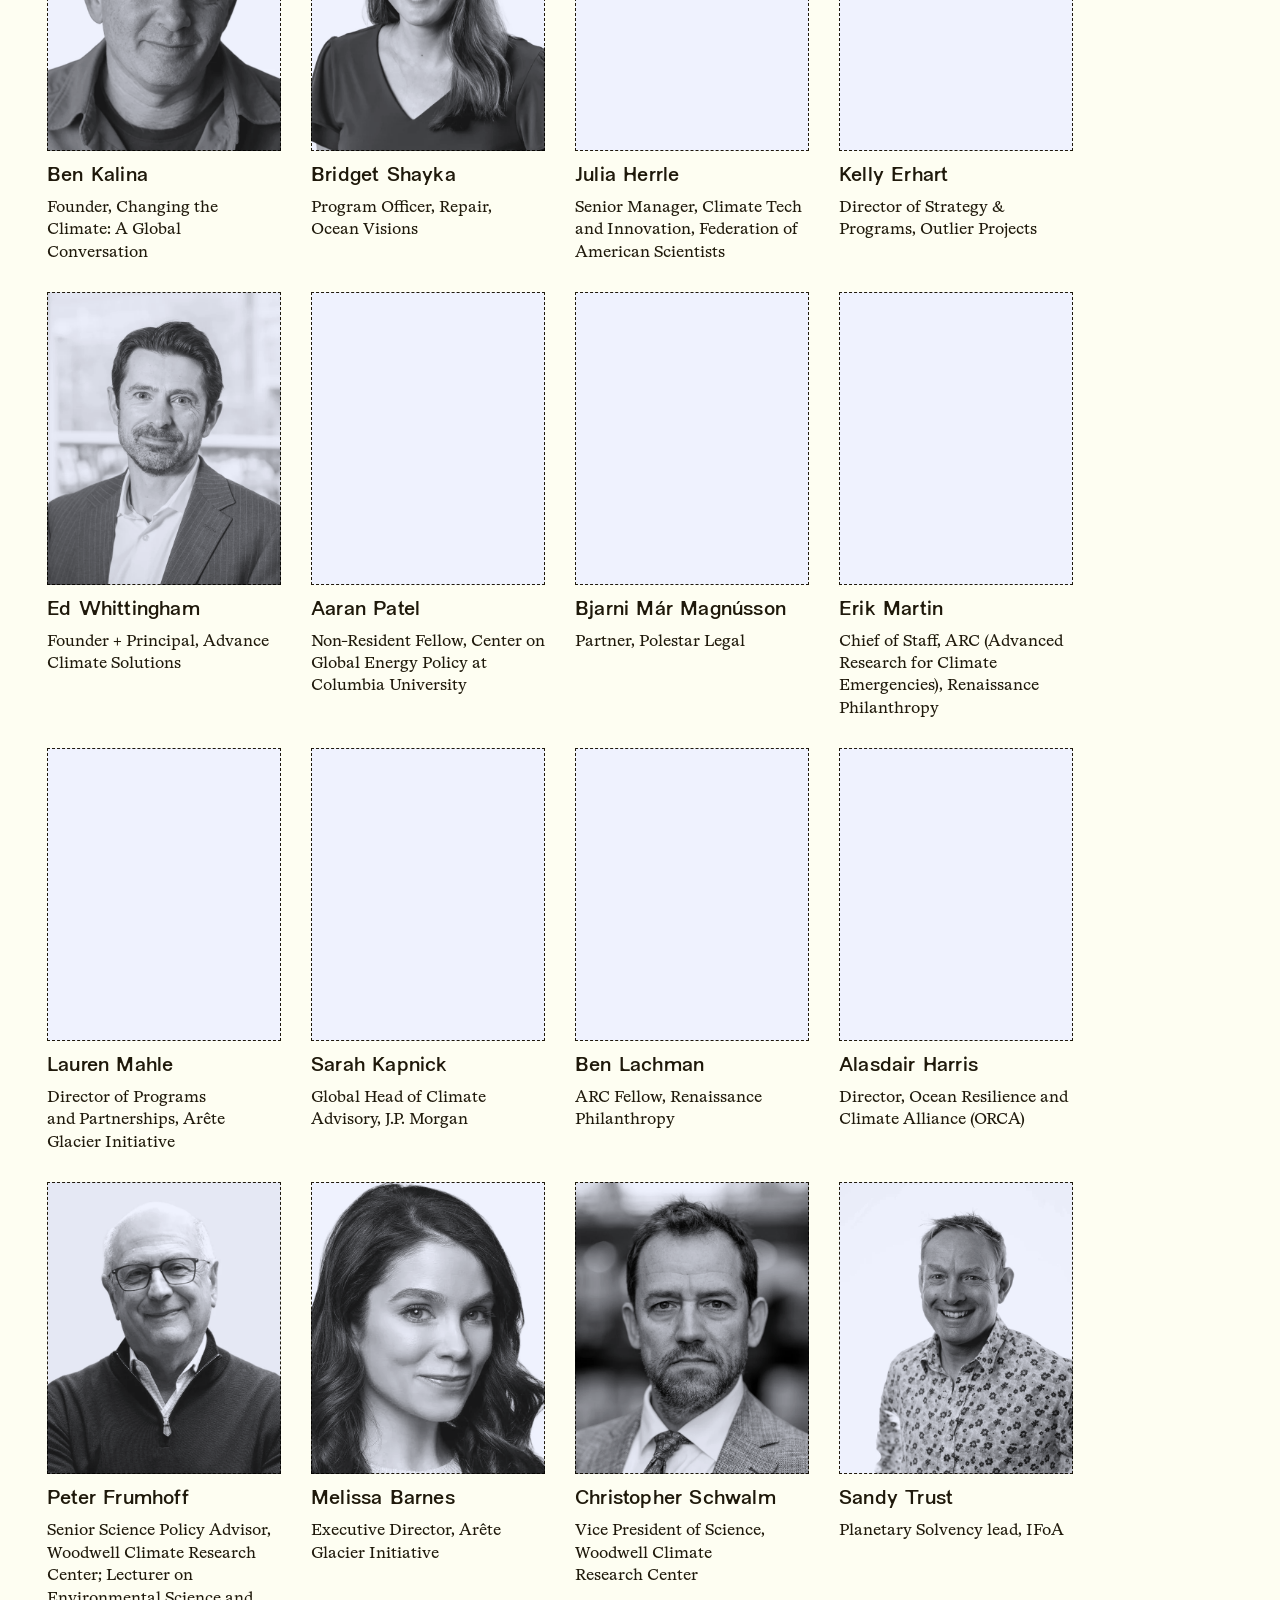
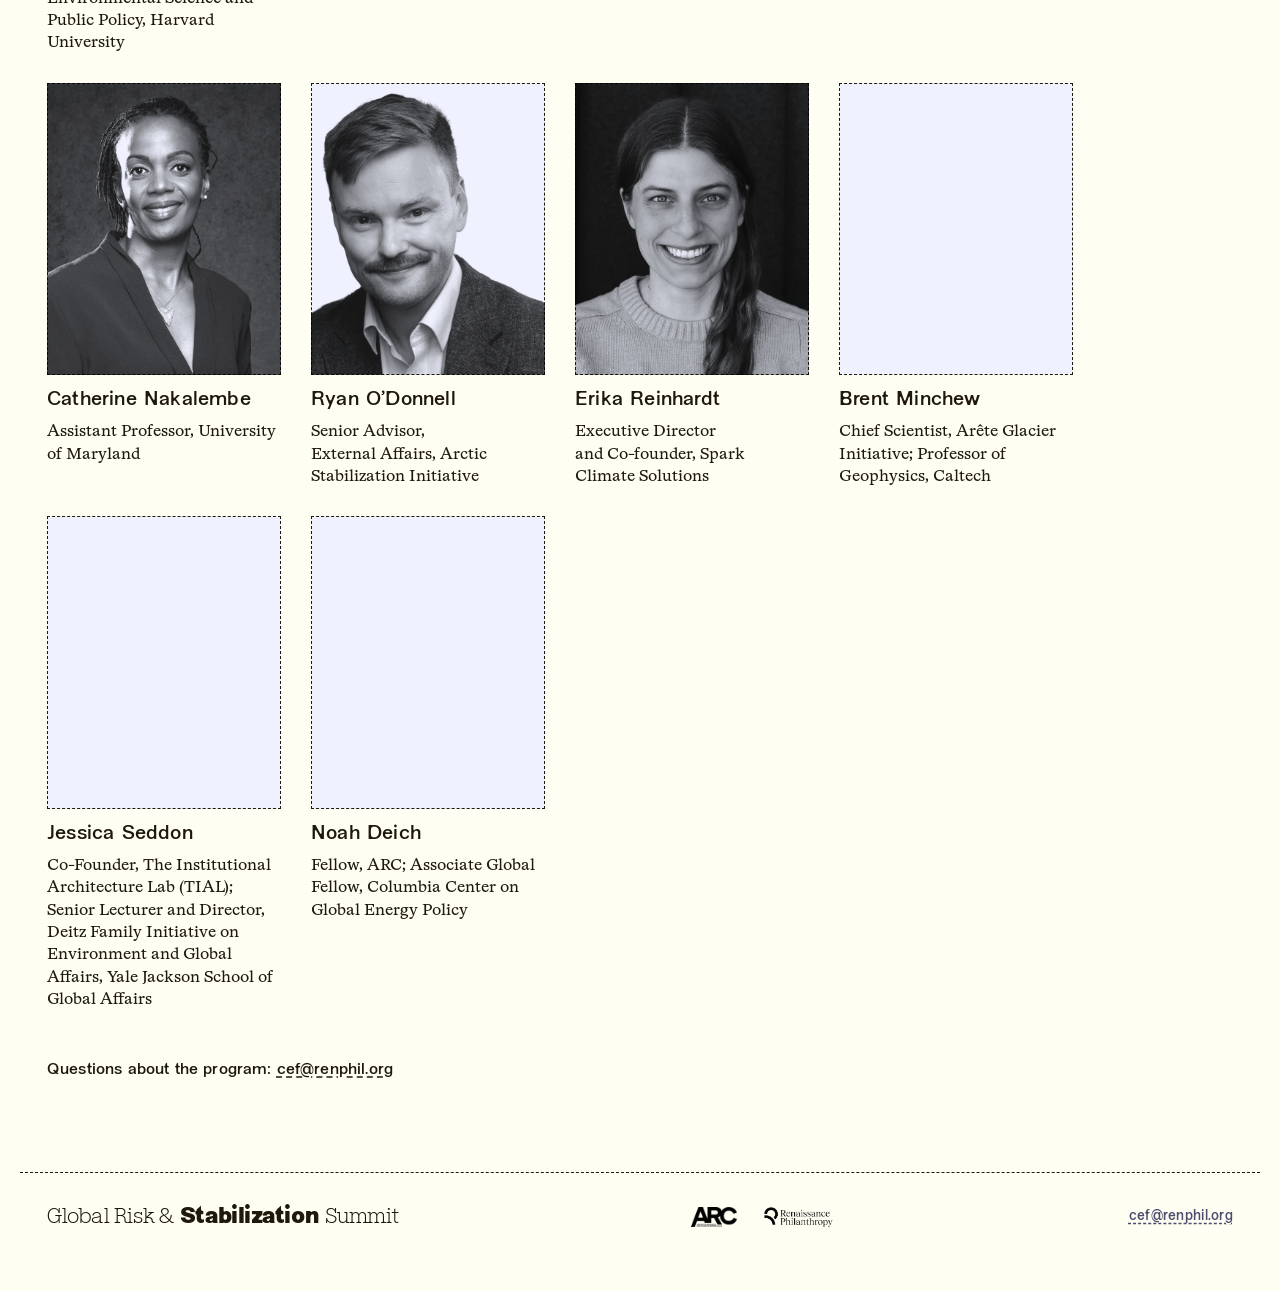
==== commit b756218d: "Publish site build" ====
--- a/program/index.html
+++ b/program/index.html
@@ -17,13 +17,13 @@
 <meta property="og:image:alt" content="Bison running across open grassland">
 <meta name="twitter:card" content="summary_large_image">
 <link rel="icon" href="/assets/favicon.ico?v=c302b58f" sizes="any">
-<link rel="stylesheet" href="/styles.css?v=fe02e1ee">
+<link rel="stylesheet" href="/styles.css?v=31f979df">
 </head>
 <body>
 <div class="nav-wrap"><nav class="nav">
   <a class="nav-brand" href="/"><span class="wordmark-inline"><span class="wm-light">Global Risk &amp;</span><span class="wm-bold">Stabilization</span><span class="wm-light">Summit</span></span></a>
   <div class="nav-right">
-    <div class="nav-links"><a class="nav-link" href="/">Summit</a><a class="nav-link" href="/program/" aria-current="page">Program</a><a class="nav-link" href="/report/">Report</a></div>
+    <div class="nav-links"><a class="nav-link" href="/">Summit</a><a class="nav-link" href="/summit-readout-2026/">Readout</a><a class="nav-link" href="/program/" aria-current="page">Program</a><a class="nav-link" href="/report/">Report</a></div>
     <div class="nav-marks">
       <a class="mark" href="https://arc.renaissancephilanthropy.org/"><img class="arc" src="/assets/logos/arc-logo-offwhite.webp?v=836d32b6" alt="ARC — Advanced Research for Climate Emergencies"></a>
       <a class="mark" href="https://www.renaissancephilanthropy.org/"><img src="/assets/logos/renphil-logo-offwhite.webp?v=91bf81d2" alt="Renaissance Philanthropy"></a>
@@ -37,6 +37,7 @@
     <div style="display:flex;flex-direction:column;gap:13px">
       <p class="lede">Two days in Reykjavík. Day One groups people by risk cluster; Day Two groups by functional area.</p>
       <p class="note-indigo">All sessions run under the Chatham House Rule and are not recorded.</p>
+      <div style="text-align:right"><a class="btn" href="/summit-readout-2026/">Summit Readout</a></div>
       <div class="time-format" role="group" aria-label="Time format" hidden>
         <button type="button" data-time-format="24h" aria-pressed="true">24-hour</button>
         <button type="button" data-time-format="12h" aria-pressed="false">AM/PM</button>
--- a/styles.css
+++ b/styles.css
@@ -50,18 +50,20 @@
 .nav-marks{display:flex;align-items:center;gap:20px;padding:0 20px;border-left:1px dashed var(--offblack)}
 .nav-marks img{height:28px;width:auto;flex-shrink:0;filter:brightness(0)}
 .nav-marks img.arc{height:20px}
-/* Breakpoints follow the measured widths (wordmark ~390px, links ~360px at 22px, logos ~180px), so nothing is squeezed or pushed off the edge:
-   logos go first, then the links shrink, then the wordmark goes and the links fill the bar */
+/* Breakpoints follow the measured widths (wordmark ~390px, four links ~485px at 22px and ~375px at 18px, logos ~180px), so nothing
+   is squeezed or pushed off the edge: logos go first, then the links shrink, then the wordmark goes and the links fill the bar,
+   shrinking again on the narrowest phones */
 .nav-brand,.nav-link,.nav-marks{flex-shrink:0}
-@media(max-width:980px){.nav-marks{display:none}}
-@media(max-width:820px){.nav-link{padding:7px 14px 4px;font-size:18px}}
-@media(max-width:720px){
+@media(max-width:1100px){.nav-marks{display:none}}
+@media(max-width:920px){.nav-link{padding:7px 14px 4px;font-size:18px}}
+@media(max-width:810px){
   .nav-brand{display:none}
   .nav-right{width:100%}
   .nav-links{flex:1}
   .nav-link{flex:1 1 0;justify-content:center}
   .nav-links .nav-link:first-child{border-left:none}
 }
+@media(max-width:480px){.nav-link{padding:7px 6px 4px;font-size:15px}}
 
 /* ---------- Buttons ---------- */
 .btn{display:inline-flex;align-items:center;justify-content:center;padding:5px 14px 2px;font-family:var(--font-headline);font-weight:400;font-size:22px;line-height:1;white-space:nowrap;text-decoration:none;cursor:pointer;border:0;background:var(--highlight);color:var(--offwhite);transition:background-color var(--dur) var(--ease),color var(--dur) var(--ease)}
